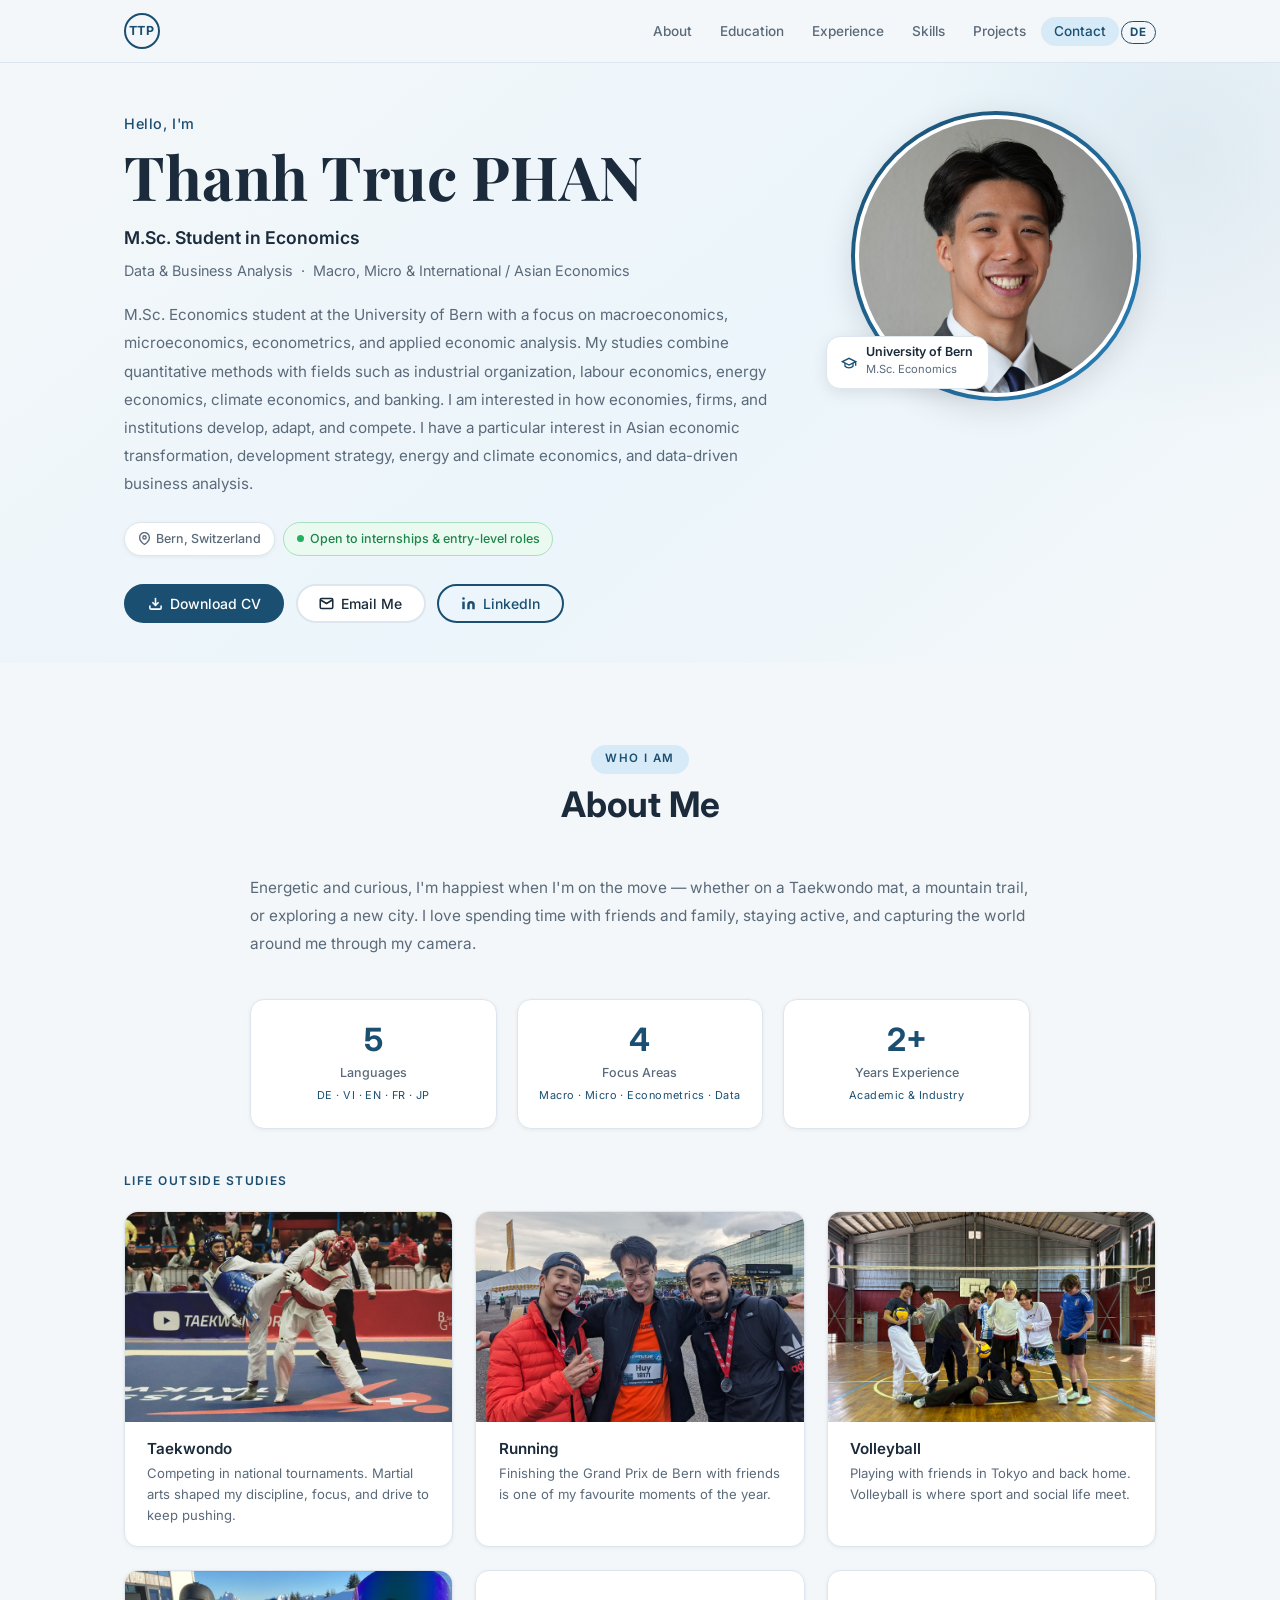
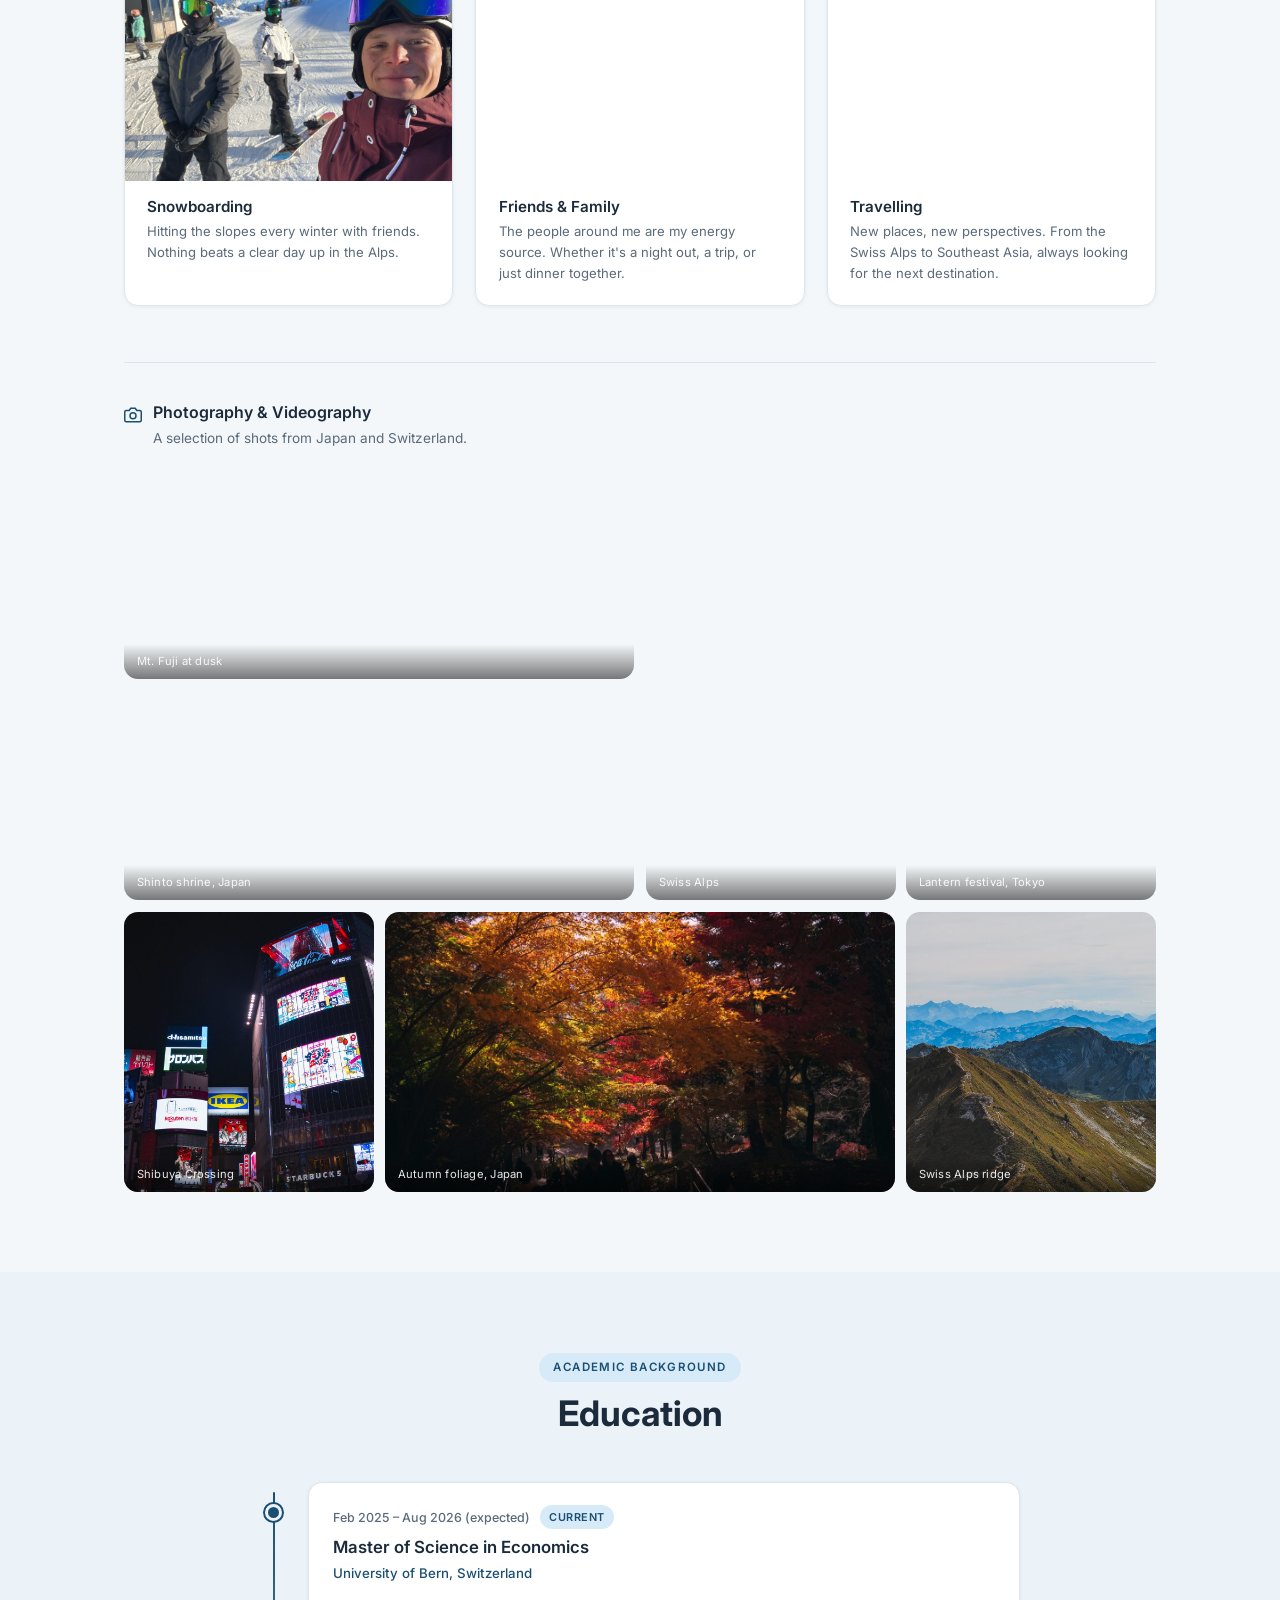
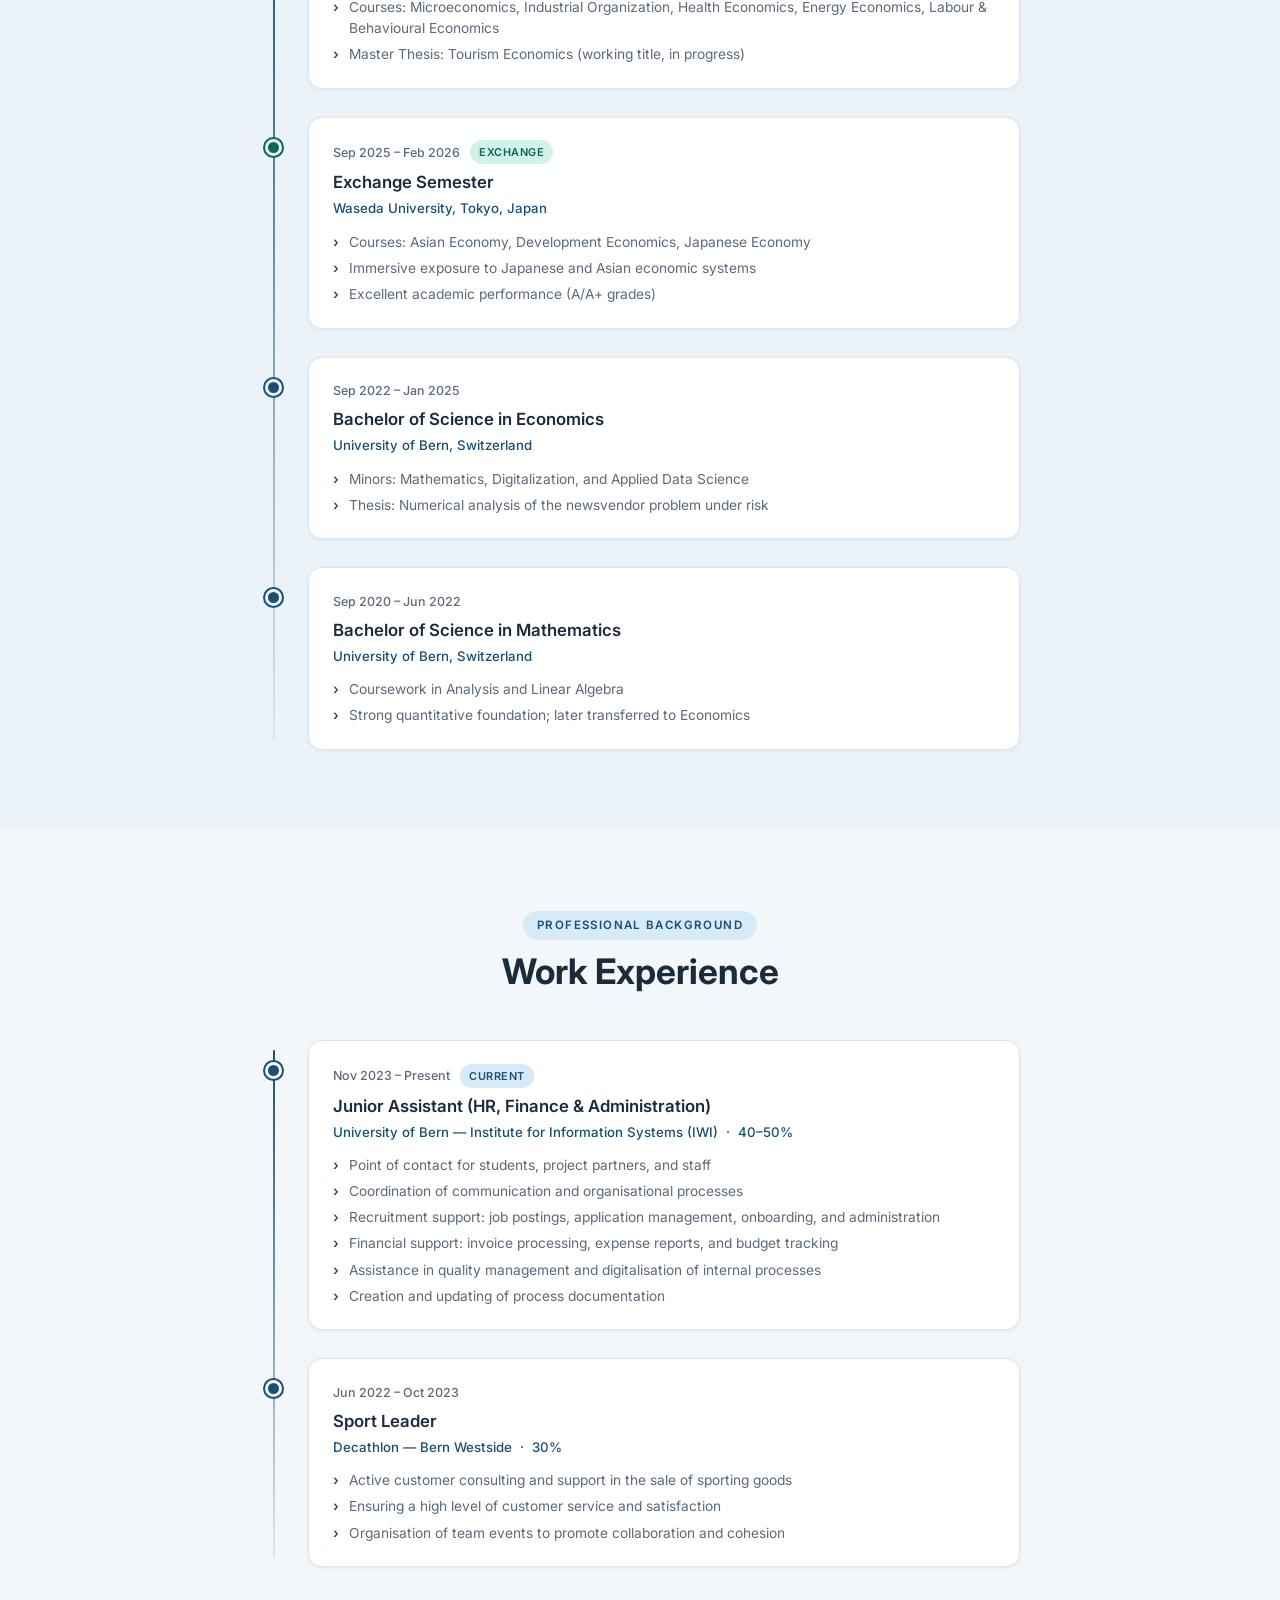
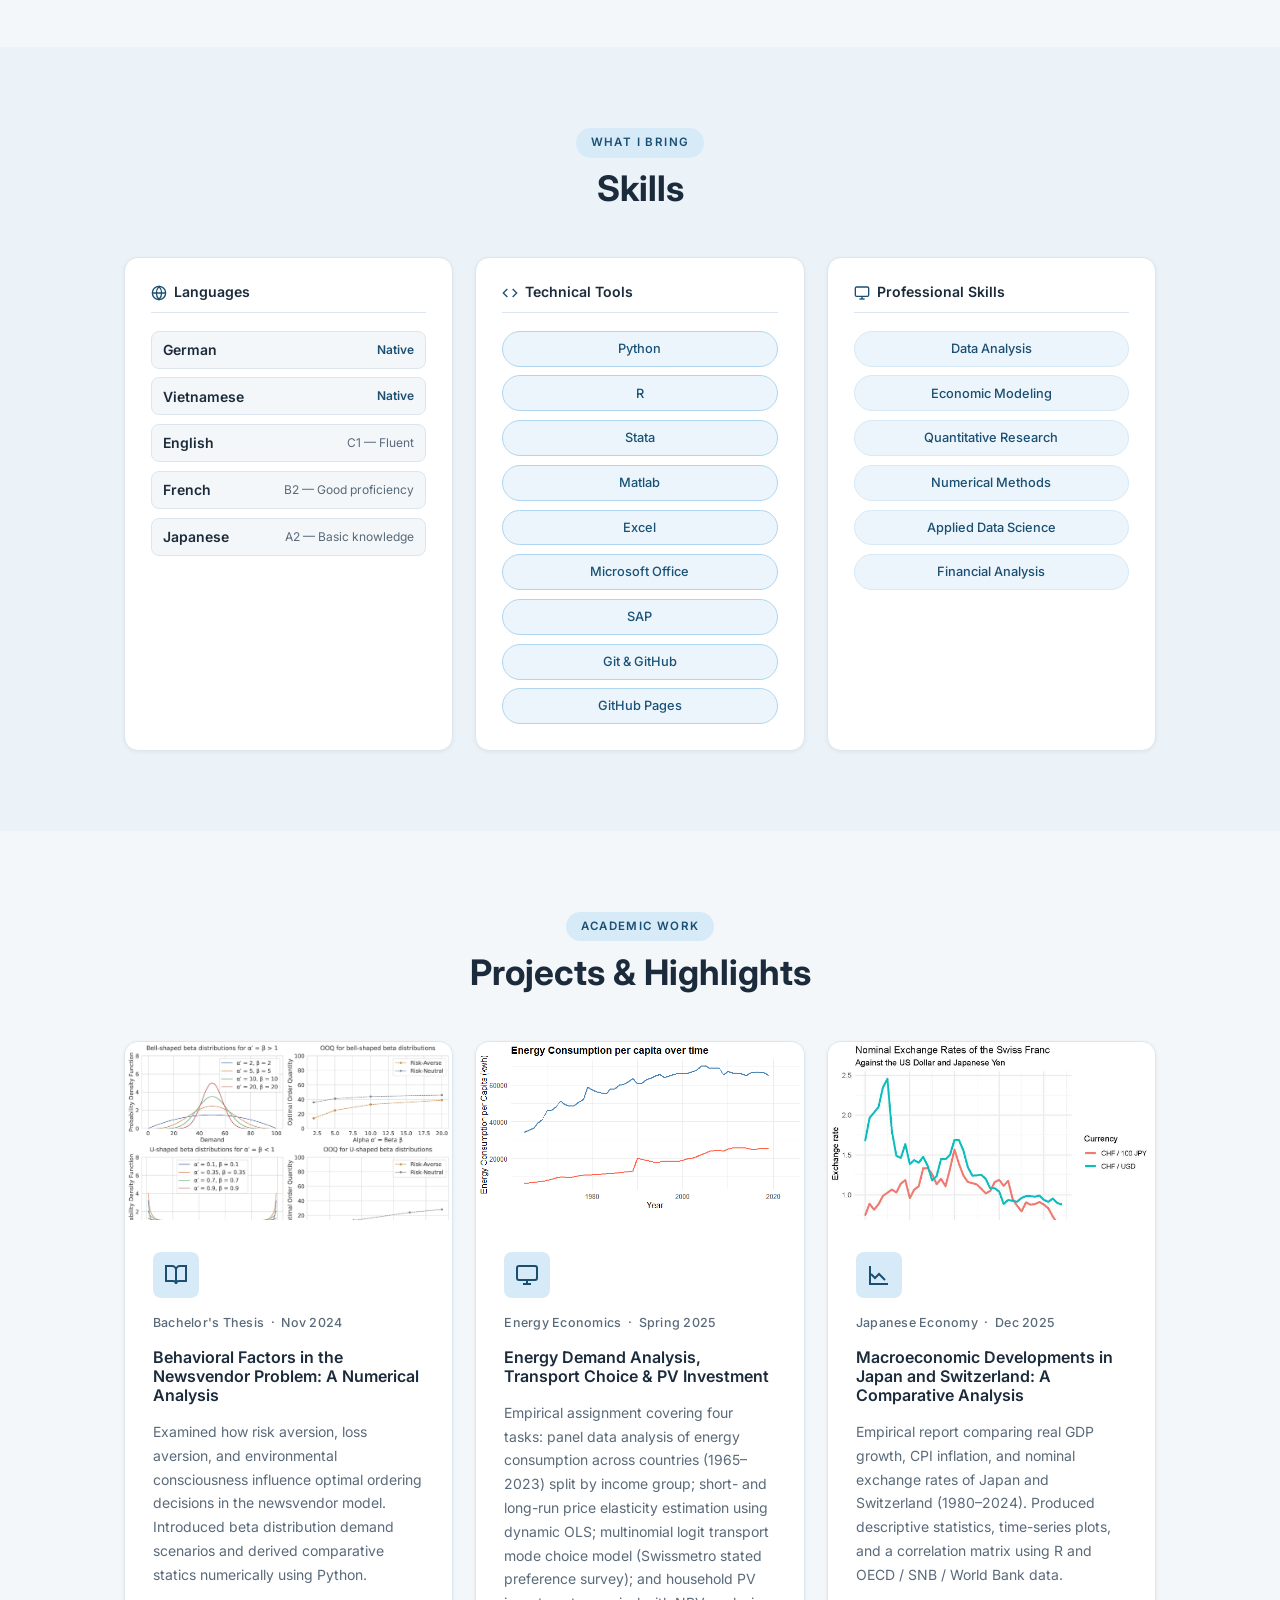
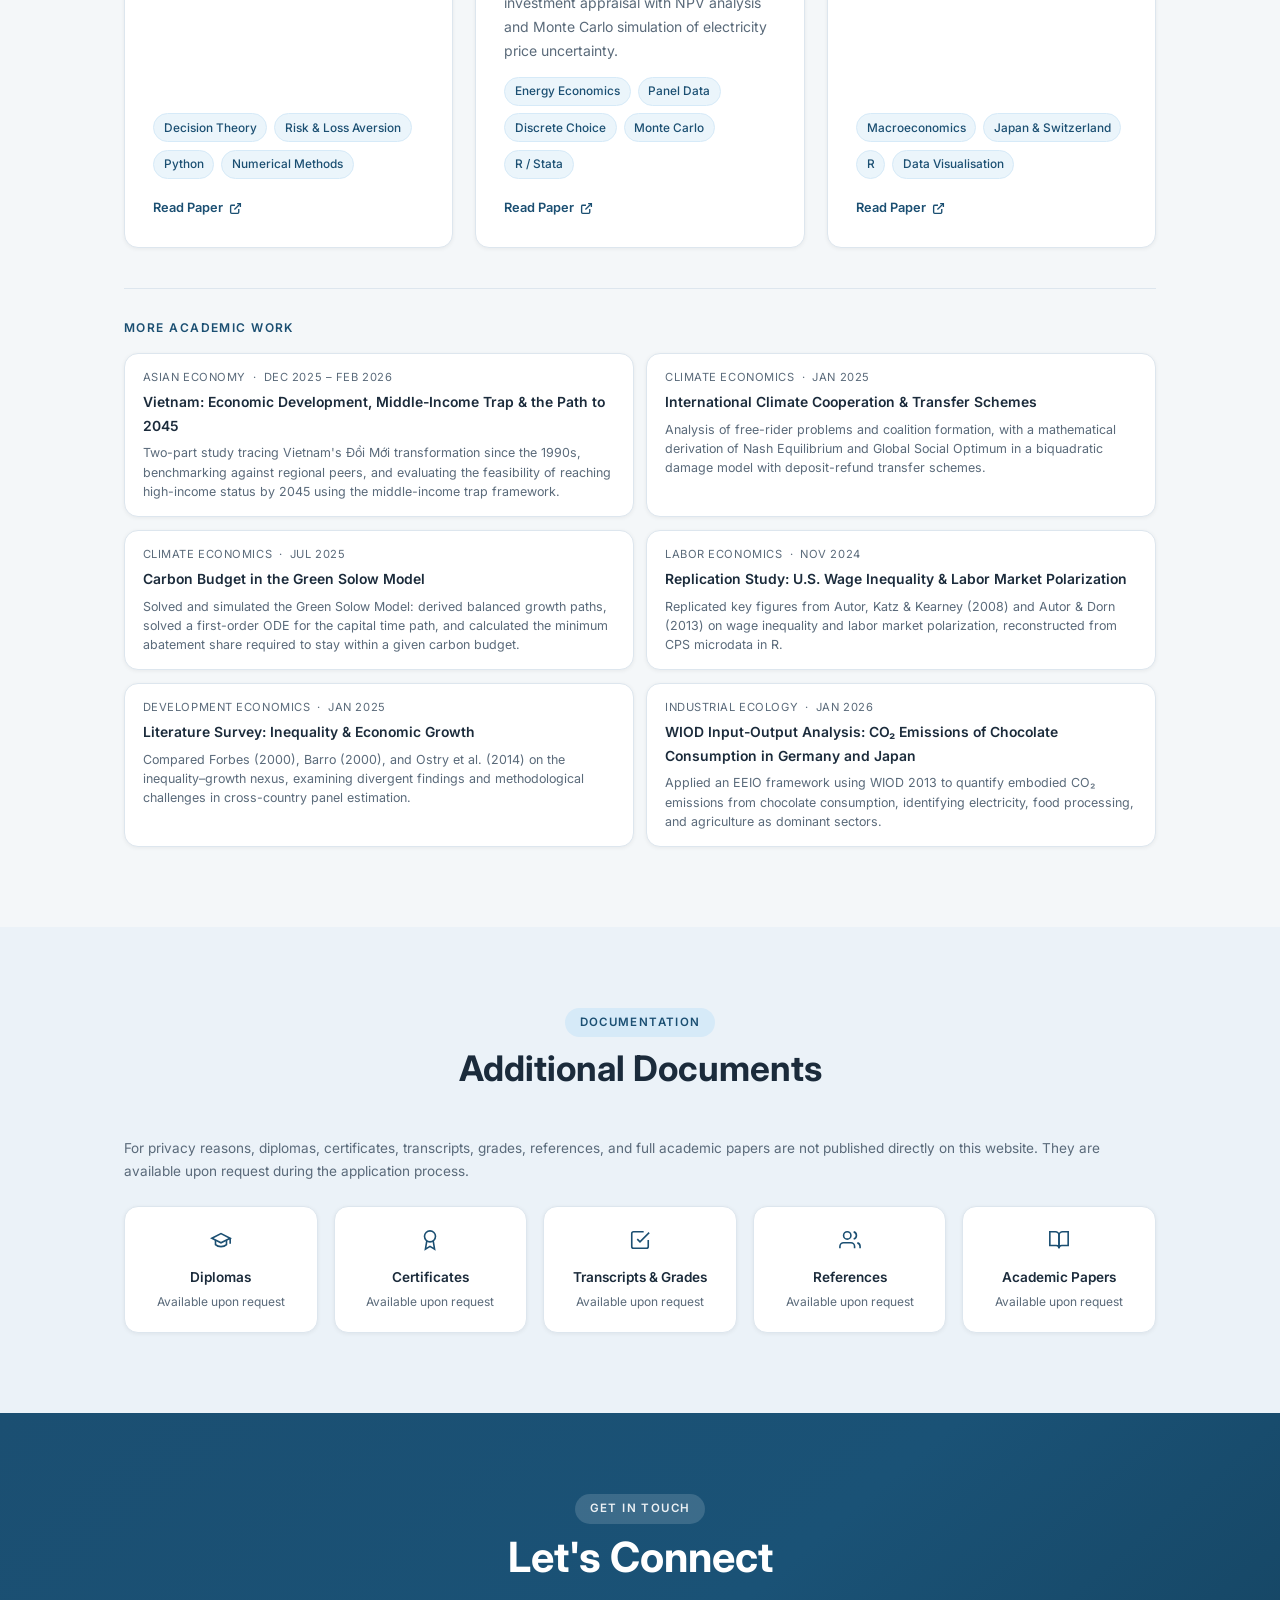
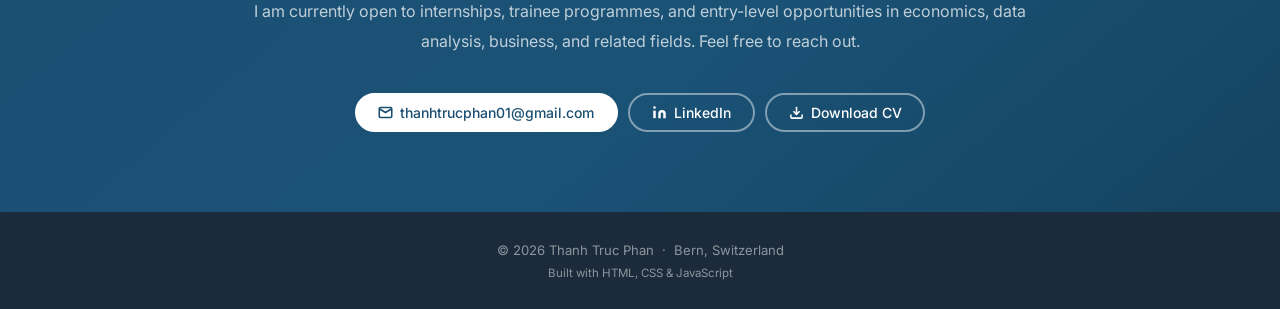
==== en/index.html @ 31c63287 "Paper links change and adapt website" ====
<!DOCTYPE html>
<html lang="en">
<head>
    <meta charset="UTF-8">
    <meta name="viewport" content="width=device-width, initial-scale=1.0">
    <title>Thanh Truc Phan | M.Sc. Economics</title>
    <meta name="description" content="Thanh Truc Phan – M.Sc. Student in Economics at the University of Bern. Specialising in Asian Economy, International Economics, and Data Analysis.">

    <link rel="canonical" href="https://thanhphan.ch/en/">
    <link rel="alternate" hreflang="de" href="https://thanhphan.ch/">
    <link rel="alternate" hreflang="en" href="https://thanhphan.ch/en/">
    <link rel="alternate" hreflang="x-default" href="https://thanhphan.ch/">

    <link rel="preconnect" href="https://fonts.googleapis.com">
    <link rel="preconnect" href="https://fonts.gstatic.com" crossorigin>
    <link href="https://fonts.googleapis.com/css2?family=Playfair+Display:wght@700&family=Inter:wght@300;400;500;600;700&display=swap" rel="stylesheet">

    <link rel="icon" type="image/svg+xml" href="/assets/favicon.svg">
    <link rel="stylesheet" href="/styles.css">
</head>
<body>

    <!-- ================================================================
         NAVIGATION — sticky bar at the top of every page
         ================================================================ -->
    <header class="nav-header">
        <nav class="nav-container">
            <a href="#hero" class="nav-logo">TTP</a>

            <ul class="nav-links" id="navLinks">
                <li><a href="#about">About</a></li>
                <li><a href="#education">Education</a></li>
                <li><a href="#experience">Experience</a></li>
                <li><a href="#skills">Skills</a></li>
                <li><a href="#projects">Projects</a></li>
                <li><a href="#contact">Contact</a></li>
                <li><a href="/" class="nav-lang">DE</a></li>
            </ul>

            <!-- Hamburger button shown on mobile screens -->
            <button class="nav-toggle" id="navToggle" aria-label="Toggle navigation menu">
                <span></span>
                <span></span>
                <span></span>
            </button>
        </nav>
    </header>

    <main>

        <!-- ================================================================
             HERO — digital business card
             ================================================================ -->
        <section id="hero" class="hero-section">
            <div class="hero-container">

                <!-- Left: text content -->
                <div class="hero-text">
                    <p class="hero-greeting">Hello, I'm</p>

                    <h1 class="hero-name">Thanh Truc PHAN</h1>

                    <p class="hero-headline">M.Sc. Student in Economics</p>
                    <p class="hero-sub-headline">Data &amp; Business Analysis &nbsp;·&nbsp; Macro, Micro &amp; International / Asian Economics</p>

                    <p class="hero-intro">
                        M.Sc. Economics student at the University of Bern with a focus on macroeconomics,
                        microeconomics, econometrics, and applied economic analysis. My studies combine
                        quantitative methods with fields such as industrial organization, labour economics,
                        energy economics, climate economics, and banking. I am interested in how economies,
                        firms, and institutions develop, adapt, and compete. I have a particular interest in
                        Asian economic transformation, development strategy, energy and climate economics,
                        and data-driven business analysis.
                    </p>

                    <div class="hero-badges">
                        <span class="badge badge-location">
                            <svg width="13" height="13" viewBox="0 0 24 24" fill="none" stroke="currentColor" stroke-width="2.5" aria-hidden="true">
                                <path d="M21 10c0 7-9 13-9 13s-9-6-9-13a9 9 0 0 1 18 0z"/>
                                <circle cx="12" cy="10" r="3"/>
                            </svg>
                            Bern, Switzerland
                        </span>
                        <span class="badge badge-open">
                            <span class="pulse-dot" aria-hidden="true"></span>
                            Open to internships &amp; entry-level roles
                        </span>
                    </div>

                    <div class="hero-buttons">
                        <a href="/assets/CV%20Thanh%20Truc%20Phan%20Website.pdf" download="CV Thanh Truc Phan" class="btn btn-primary">
                            <svg width="15" height="15" viewBox="0 0 24 24" fill="none" stroke="currentColor" stroke-width="2.5" aria-hidden="true">
                                <path d="M21 15v4a2 2 0 0 1-2 2H5a2 2 0 0 1-2-2v-4"/>
                                <polyline points="7 10 12 15 17 10"/>
                                <line x1="12" y1="15" x2="12" y2="3"/>
                            </svg>
                            Download CV
                        </a>
                        <a href="mailto:thanhtrucphan01@gmail.com" class="btn btn-secondary">
                            <svg width="15" height="15" viewBox="0 0 24 24" fill="none" stroke="currentColor" stroke-width="2.5" aria-hidden="true">
                                <path d="M4 4h16c1.1 0 2 .9 2 2v12c0 1.1-.9 2-2 2H4c-1.1 0-2-.9-2-2V6c0-1.1.9-2 2-2z"/>
                                <polyline points="22,6 12,12 2,6"/>
                            </svg>
                            Email Me
                        </a>
                        <a href="https://www.linkedin.com/in/thanh-truc-phan" target="_blank" rel="noopener noreferrer" class="btn btn-outline">
                            <svg width="15" height="15" viewBox="0 0 24 24" fill="currentColor" aria-hidden="true">
                                <path d="M16 8a6 6 0 0 1 6 6v7h-4v-7a2 2 0 0 0-2-2 2 2 0 0 0-2 2v7h-4v-7a6 6 0 0 1 6-6z"/>
                                <rect x="2" y="9" width="4" height="12"/>
                                <circle cx="4" cy="4" r="2"/>
                            </svg>
                            LinkedIn
                        </a>
                    </div>
                </div>

                <!-- Right: profile photo -->
                <div class="hero-image-wrapper">
                    <div class="hero-image-ring">
                        <img
                            src="/assets/profile.jpg"
                            alt="Portrait of Thanh Truc Phan"
                            class="hero-image"
                            id="profileImg"
                        >
                    </div>
                    <!-- Floating info card below the photo -->
                    <div class="hero-image-card" aria-hidden="true">
                        <svg width="16" height="16" viewBox="0 0 24 24" fill="none" stroke="currentColor" stroke-width="2">
                            <path d="M22 10v6M2 10l10-5 10 5-10 5z"/>
                            <path d="M6 12v5c3 3 9 3 12 0v-5"/>
                        </svg>
                        <div>
                            <span>University of Bern</span>
                            <small>M.Sc. Economics</small>
                        </div>
                    </div>
                </div>

            </div>
        </section>


        <!-- ================================================================
             ABOUT ME
             ================================================================ -->
        <section id="about" class="section">
            <div class="container">

                <div class="section-header reveal">
                    <span class="section-label">Who I Am</span>
                    <h2>About Me</h2>
                </div>

                <div class="about-content">
                    <p class="reveal">
                        Energetic and curious, I'm happiest when I'm on the move — whether on a Taekwondo mat,
                        a mountain trail, or exploring a new city. I love spending time with friends and family,
                        staying active, and capturing the world around me through my camera.
                    </p>

                    <div class="about-highlights reveal">
                        <div class="highlight-card">
                            <span class="highlight-number">5</span>
                            <span class="highlight-label">Languages</span>
                            <span class="highlight-sub">DE · VI · EN · FR · JP</span>
                        </div>
                        <div class="highlight-card">
                            <span class="highlight-number">4</span>
                            <span class="highlight-label">Focus Areas</span>
                            <span class="highlight-sub">Macro · Micro · Econometrics · Data</span>
                        </div>
                        <div class="highlight-card">
                            <span class="highlight-number">2+</span>
                            <span class="highlight-label">Years Experience</span>
                            <span class="highlight-sub">Academic &amp; Industry</span>
                        </div>
                    </div>
                </div>

                <h3 class="about-sub-heading reveal">Life Outside Studies</h3>

                <div class="hobbies-grid">

                    <div class="hobby-card reveal">
                        <div class="hobby-photo">
                            <img src="/assets/pictures/taekwondo.jpg" alt="Taekwondo competition" loading="lazy" decoding="async" style="object-position: center top;">
                        </div>
                        <div class="hobby-body">
                            <h3>Taekwondo</h3>
                            <p>Competing in national tournaments. Martial arts shaped my discipline, focus, and drive to keep pushing.</p>
                        </div>
                    </div>

                    <div class="hobby-card reveal">
                        <div class="hobby-photo">
                            <img src="/assets/pictures/GP-Bern%20Running.jpg" alt="After the Grand Prix de Bern with friends" loading="lazy" decoding="async">
                        </div>
                        <div class="hobby-body">
                            <h3>Running</h3>
                            <p>Finishing the Grand Prix de Bern with friends is one of my favourite moments of the year.</p>
                        </div>
                    </div>

                    <div class="hobby-card reveal">
                        <div class="hobby-photo">
                            <img src="/assets/pictures/volleyball.jpg" alt="Volleyball team in Tokyo" loading="lazy" decoding="async">
                        </div>
                        <div class="hobby-body">
                            <h3>Volleyball</h3>
                            <p>Playing with friends in Tokyo and back home. Volleyball is where sport and social life meet.</p>
                        </div>
                    </div>

                    <div class="hobby-card reveal">
                        <div class="hobby-photo">
                            <img src="/assets/pictures/Snowboarding.jpg" alt="Snowboarding in the Alps with friends" loading="lazy" decoding="async" style="object-position: center top;">
                        </div>
                        <div class="hobby-body">
                            <h3>Snowboarding</h3>
                            <p>Hitting the slopes every winter with friends. Nothing beats a clear day up in the Alps.</p>
                        </div>
                    </div>

                    <div class="hobby-card reveal">
                        <div class="hobby-photo">
                            <img src="/assets/pictures/Bachelor Graduation.jpg" alt="With friends at a University of Bern event" loading="lazy" decoding="async" style="object-position: center top;">
                        </div>
                        <div class="hobby-body">
                            <h3>Friends &amp; Family</h3>
                            <p>The people around me are my energy source. Whether it's a night out, a trip, or just dinner together.</p>
                        </div>
                    </div>

                    <div class="hobby-card reveal">
                        <div class="hobby-photo">
                            <img src="/assets/pictures/travelling.JPG" alt="Standing on a cliff over turquoise water" loading="lazy" decoding="async">
                        </div>
                        <div class="hobby-body">
                            <h3>Travelling</h3>
                            <p>New places, new perspectives. From the Swiss Alps to Southeast Asia, always looking for the next destination.</p>
                        </div>
                    </div>

                </div>

                <div class="photo-subsection">
                    <div class="photo-subsection-header reveal">
                        <svg width="18" height="18" viewBox="0 0 24 24" fill="none" stroke="currentColor" stroke-width="2" aria-hidden="true">
                            <path d="M23 19a2 2 0 0 1-2 2H3a2 2 0 0 1-2-2V8a2 2 0 0 1 2-2h4l2-3h6l2 3h4a2 2 0 0 1 2 2z"/>
                            <circle cx="12" cy="13" r="4"/>
                        </svg>
                        <div>
                            <h3>Photography &amp; Videography</h3>
                            <p>A selection of shots from Japan and Switzerland.</p>
                        </div>
                    </div>
                    <div class="photo-strip reveal">
                        <figure class="photo-tile">
                            <img src="/assets/pictures/Fuji_.jpg" alt="Mt. Fuji silhouette at dusk, Shonan coast" loading="lazy" decoding="async">
                            <figcaption>Mt. Fuji at dusk</figcaption>
                        </figure>
                        <figure class="photo-tile">
                            <img src="/assets/pictures/Alps%20.jpg" alt="Swiss Alps ski slope" loading="lazy" decoding="async" style="object-position: center 25%;">
                            <figcaption>Swiss Alps</figcaption>
                        </figure>
                        <figure class="photo-tile">
                            <img src="/assets/pictures/Tokyo%20Festival.jpg" alt="Japanese paper lanterns at a Tokyo festival" loading="lazy" decoding="async" style="object-position: center top;">
                            <figcaption>Lantern festival, Tokyo</figcaption>
                        </figure>
                        <figure class="photo-tile">
                            <img src="/assets/pictures/Shrine.jpg" alt="Japanese shrine with torii gate and autumn foliage" loading="lazy" decoding="async">
                            <figcaption>Shinto shrine, Japan</figcaption>
                        </figure>
                        <figure class="photo-tile">
                            <img src="/assets/pictures/Shibuya%20Crossing.jpg" alt="Shibuya Crossing at night" loading="lazy" decoding="async" style="object-position: center 70%;">
                            <figcaption>Shibuya Crossing</figcaption>
                        </figure>
                        <figure class="photo-tile">
                            <img src="/assets/pictures/Autumn%20Foliage.jpg" alt="Autumn foliage tunnel in Japan" loading="lazy" decoding="async">
                            <figcaption>Autumn foliage, Japan</figcaption>
                        </figure>
                        <figure class="photo-tile">
                            <img src="/assets/pictures/Hiking.jpg" alt="Hiking ridge in the Swiss Alps" loading="lazy" decoding="async" style="object-position: center 30%;">
                            <figcaption>Swiss Alps ridge</figcaption>
                        </figure>
                    </div>
                </div>

            </div>
        </section>


        <!-- ================================================================
             EDUCATION — timeline
             ================================================================ -->
        <section id="education" class="section section-alt">
            <div class="container">

                <div class="section-header reveal">
                    <span class="section-label">Academic Background</span>
                    <h2>Education</h2>
                </div>

                <div class="timeline">

                    <div class="timeline-item reveal">
                        <div class="timeline-dot"></div>
                        <div class="timeline-card">
                            <div class="timeline-meta">
                                <span class="timeline-date">Feb 2025 – Aug 2026 (expected)</span>
                                <span class="timeline-tag tag-current">Current</span>
                            </div>
                            <h3>Master of Science in Economics</h3>
                            <p class="timeline-institution">University of Bern, Switzerland</p>
                            <ul class="timeline-details">
                                <li>Courses: Microeconomics, Industrial Organization, Health Economics, Energy Economics, Labour &amp; Behavioural Economics</li>
                                <li>Master Thesis: Tourism Economics (working title, in progress)</li>
                            </ul>
                        </div>
                    </div>

                    <div class="timeline-item reveal">
                        <div class="timeline-dot timeline-dot-exchange"></div>
                        <div class="timeline-card">
                            <div class="timeline-meta">
                                <span class="timeline-date">Sep 2025 – Feb 2026</span>
                                <span class="timeline-tag tag-exchange">Exchange</span>
                            </div>
                            <h3>Exchange Semester</h3>
                            <p class="timeline-institution">Waseda University, Tokyo, Japan</p>
                            <ul class="timeline-details">
                                <li>Courses: Asian Economy, Development Economics, Japanese Economy</li>
                                <li>Immersive exposure to Japanese and Asian economic systems</li>
                                <li>Excellent academic performance (A/A+ grades)</li>
                            </ul>
                        </div>
                    </div>

                    <div class="timeline-item reveal">
                        <div class="timeline-dot"></div>
                        <div class="timeline-card">
                            <div class="timeline-meta">
                                <span class="timeline-date">Sep 2022 – Jan 2025</span>
                            </div>
                            <h3>Bachelor of Science in Economics</h3>
                            <p class="timeline-institution">University of Bern, Switzerland</p>
                            <ul class="timeline-details">
                                <li>Minors: Mathematics, Digitalization, and Applied Data Science</li>
                                <li>Thesis: Numerical analysis of the newsvendor problem under risk</li>
                            </ul>
                        </div>
                    </div>

                    <div class="timeline-item reveal">
                        <div class="timeline-dot"></div>
                        <div class="timeline-card">
                            <div class="timeline-meta">
                                <span class="timeline-date">Sep 2020 – Jun 2022</span>
                            </div>
                            <h3>Bachelor of Science in Mathematics</h3>
                            <p class="timeline-institution">University of Bern, Switzerland</p>
                            <ul class="timeline-details">
                                <li>Coursework in Analysis and Linear Algebra</li>
                                <li>Strong quantitative foundation; later transferred to Economics</li>
                            </ul>
                        </div>
                    </div>

                </div>
            </div>
        </section>


        <!-- ================================================================
             WORK EXPERIENCE — timeline
             ================================================================ -->
        <section id="experience" class="section">
            <div class="container">

                <div class="section-header reveal">
                    <span class="section-label">Professional Background</span>
                    <h2>Work Experience</h2>
                </div>

                <div class="timeline">

                    <div class="timeline-item reveal">
                        <div class="timeline-dot"></div>
                        <div class="timeline-card">
                            <div class="timeline-meta">
                                <span class="timeline-date">Nov 2023 – Present</span>
                                <span class="timeline-tag tag-current">Current</span>
                            </div>
                            <h3>Junior Assistant (HR, Finance &amp; Administration)</h3>
                            <p class="timeline-institution">
                                University of Bern — Institute for Information Systems (IWI)
                                &nbsp;·&nbsp; 40–50%
                            </p>
                            <ul class="timeline-details">
                                <li>Point of contact for students, project partners, and staff</li>
                                <li>Coordination of communication and organisational processes</li>
                                <li>Recruitment support: job postings, application management, onboarding, and administration</li>
                                <li>Financial support: invoice processing, expense reports, and budget tracking</li>
                                <li>Assistance in quality management and digitalisation of internal processes</li>
                                <li>Creation and updating of process documentation</li>
                            </ul>
                        </div>
                    </div>

                    <div class="timeline-item reveal">
                        <div class="timeline-dot"></div>
                        <div class="timeline-card">
                            <div class="timeline-meta">
                                <span class="timeline-date">Jun 2022 – Oct 2023</span>
                            </div>
                            <h3>Sport Leader</h3>
                            <p class="timeline-institution">Decathlon — Bern Westside &nbsp;·&nbsp; 30%</p>
                            <ul class="timeline-details">
                                <li>Active customer consulting and support in the sale of sporting goods</li>
                                <li>Ensuring a high level of customer service and satisfaction</li>
                                <li>Organisation of team events to promote collaboration and cohesion</li>
                            </ul>
                        </div>
                    </div>

                </div>
            </div>
        </section>


        <!-- ================================================================
             SKILLS — grouped badge cards
             ================================================================ -->
        <section id="skills" class="section section-alt">
            <div class="container">

                <div class="section-header reveal">
                    <span class="section-label">What I Bring</span>
                    <h2>Skills</h2>
                </div>

                <div class="skills-grid">

                    <div class="skill-group reveal">
                        <h3 class="skill-group-title">
                            <svg width="16" height="16" viewBox="0 0 24 24" fill="none" stroke="currentColor" stroke-width="2" aria-hidden="true">
                                <circle cx="12" cy="12" r="10"/>
                                <path d="M2 12h20M12 2a15.3 15.3 0 0 1 4 10 15.3 15.3 0 0 1-4 10 15.3 15.3 0 0 1-4-10 15.3 15.3 0 0 1 4-10z"/>
                            </svg>
                            Languages
                        </h3>
                        <div class="skill-tags">
                            <div class="skill-tag-language">
                                <span class="lang-name">German</span>
                                <span class="lang-level lang-native">Native</span>
                            </div>
                            <div class="skill-tag-language">
                                <span class="lang-name">Vietnamese</span>
                                <span class="lang-level lang-native">Native</span>
                            </div>
                            <div class="skill-tag-language">
                                <span class="lang-name">English</span>
                                <span class="lang-level">C1 — Fluent</span>
                            </div>
                            <div class="skill-tag-language">
                                <span class="lang-name">French</span>
                                <span class="lang-level">B2 — Good proficiency</span>
                            </div>
                            <div class="skill-tag-language">
                                <span class="lang-name">Japanese</span>
                                <span class="lang-level">A2 — Basic knowledge</span>
                            </div>
                        </div>
                    </div>

                    <div class="skill-group reveal">
                        <h3 class="skill-group-title">
                            <svg width="16" height="16" viewBox="0 0 24 24" fill="none" stroke="currentColor" stroke-width="2" aria-hidden="true">
                                <polyline points="16 18 22 12 16 6"/>
                                <polyline points="8 6 2 12 8 18"/>
                            </svg>
                            Technical Tools
                        </h3>
                        <div class="skill-tags">
                            <span class="skill-badge skill-badge-tech">Python</span>
                            <span class="skill-badge skill-badge-tech">R</span>
                            <span class="skill-badge skill-badge-tech">Stata</span>
                            <span class="skill-badge skill-badge-tech">Matlab</span>
                            <span class="skill-badge skill-badge-tech">Excel</span>
                            <span class="skill-badge skill-badge-tech">Microsoft Office</span>
                            <span class="skill-badge skill-badge-tech">SAP</span>
                            <span class="skill-badge skill-badge-tech">Git &amp; GitHub</span>
                            <span class="skill-badge skill-badge-tech">GitHub Pages</span>
                        </div>
                    </div>

                    <div class="skill-group reveal">
                        <h3 class="skill-group-title">
                            <svg width="16" height="16" viewBox="0 0 24 24" fill="none" stroke="currentColor" stroke-width="2" aria-hidden="true">
                                <rect x="2" y="3" width="20" height="14" rx="2"/>
                                <line x1="8" y1="21" x2="16" y2="21"/>
                                <line x1="12" y1="17" x2="12" y2="21"/>
                            </svg>
                            Professional Skills
                        </h3>
                        <div class="skill-tags">
                            <span class="skill-badge">Data Analysis</span>
                            <span class="skill-badge">Economic Modeling</span>
                            <span class="skill-badge">Quantitative Research</span>
                            <span class="skill-badge">Numerical Methods</span>
                            <span class="skill-badge">Applied Data Science</span>
                            <span class="skill-badge">Financial Analysis</span>
                        </div>
                    </div>

                </div>
            </div>
        </section>


        <!-- ================================================================
             PROJECTS / ACADEMIC HIGHLIGHTS
             ================================================================ -->
        <section id="projects" class="section">
            <div class="container">

                <div class="section-header reveal">
                    <span class="section-label">Academic Work</span>
                    <h2>Projects &amp; Highlights</h2>
                </div>

                <div class="projects-grid">

                    <div class="project-card reveal">
                        <div class="project-preview">
                            <img src="/assets/Projects/Visuals/Beta_Distribution.jpg" alt="Beta distribution demand scenarios — bachelor's thesis chart" loading="lazy">
                        </div>
                        <div class="project-icon">
                            <svg width="24" height="24" viewBox="0 0 24 24" fill="none" stroke="currentColor" stroke-width="2" aria-hidden="true">
                                <path d="M2 3h6a4 4 0 0 1 4 4v14a3 3 0 0 0-3-3H2z"/>
                                <path d="M22 3h-6a4 4 0 0 0-4 4v14a3 3 0 0 1 3-3h7z"/>
                            </svg>
                        </div>
                        <div class="project-meta">Bachelor's Thesis &nbsp;·&nbsp; Nov 2024</div>
                        <h3>Behavioral Factors in the Newsvendor Problem: A Numerical Analysis</h3>
                        <p>
                            Examined how risk aversion, loss aversion, and environmental consciousness influence
                            optimal ordering decisions in the newsvendor model. Introduced beta distribution demand
                            scenarios and derived comparative statics numerically using Python.
                        </p>
                        <div class="project-tags">
                            <span class="project-tag">Decision Theory</span>
                            <span class="project-tag">Risk &amp; Loss Aversion</span>
                            <span class="project-tag">Python</span>
                            <span class="project-tag">Numerical Methods</span>
                        </div>
                        <a href="/assets/Projects/Phan_Thanh_Truc_Bachelor_Thesis.pdf" target="_blank" rel="noopener noreferrer" class="project-read-link">
                            Read Paper
                            <svg width="13" height="13" viewBox="0 0 24 24" fill="none" stroke="currentColor" stroke-width="2.5" aria-hidden="true"><path d="M18 13v6a2 2 0 0 1-2 2H5a2 2 0 0 1-2-2V8a2 2 0 0 1 2-2h6"/><polyline points="15 3 21 3 21 9"/><line x1="10" y1="14" x2="21" y2="3"/></svg>
                        </a>
                    </div>

                    <div class="project-card reveal">
                        <div class="project-preview">
                            <img src="/assets/Projects/Visuals/energy consumption per capita over time.png"
                                 alt="Energy consumption per capita over time — above vs. below median GDP countries"
                                 loading="lazy">
                        </div>
                        <div class="project-icon">
                            <svg width="24" height="24" viewBox="0 0 24 24" fill="none" stroke="currentColor" stroke-width="2" aria-hidden="true">
                                <rect x="2" y="3" width="20" height="14" rx="2"/>
                                <path d="M8 21h8M12 17v4"/>
                            </svg>
                        </div>
                        <div class="project-meta">Energy Economics &nbsp;·&nbsp; Spring 2025</div>
                        <h3>Energy Demand Analysis, Transport Choice &amp; PV Investment</h3>
                        <p>
                            Empirical assignment covering four tasks: panel data analysis of energy consumption
                            across countries (1965–2023) split by income group; short- and long-run price
                            elasticity estimation using dynamic OLS; multinomial logit transport mode choice
                            model (Swissmetro stated preference survey); and household PV investment appraisal
                            with NPV analysis and Monte Carlo simulation of electricity price uncertainty.
                        </p>
                        <div class="project-tags">
                            <span class="project-tag">Energy Economics</span>
                            <span class="project-tag">Panel Data</span>
                            <span class="project-tag">Discrete Choice</span>
                            <span class="project-tag">Monte Carlo</span>
                            <span class="project-tag">R / Stata</span>
                        </div>
                        <a href="/assets/Projects/Energy_Economics_Assignment___Thanh_PHAN_20_120_093.pdf" target="_blank" rel="noopener noreferrer" class="project-read-link">
                            Read Paper
                            <svg width="13" height="13" viewBox="0 0 24 24" fill="none" stroke="currentColor" stroke-width="2.5" aria-hidden="true"><path d="M18 13v6a2 2 0 0 1-2 2H5a2 2 0 0 1-2-2V8a2 2 0 0 1 2-2h6"/><polyline points="15 3 21 3 21 9"/><line x1="10" y1="14" x2="21" y2="3"/></svg>
                        </a>
                    </div>

                    <div class="project-card reveal">
                        <div class="project-preview">
                            <img src="/assets/Projects/Visuals/exchange_rates_timeseries.jpg" alt="JPY/CHF exchange rates time series 1980–2024" loading="lazy">
                        </div>
                        <div class="project-icon">
                            <svg width="24" height="24" viewBox="0 0 24 24" fill="none" stroke="currentColor" stroke-width="2" aria-hidden="true">
                                <path d="M3 3v18h18"/>
                                <path d="M18 17l-6-6-4 4-4-4"/>
                            </svg>
                        </div>
                        <div class="project-meta">Japanese Economy &nbsp;·&nbsp; Dec 2025</div>
                        <h3>Macroeconomic Developments in Japan and Switzerland: A Comparative Analysis</h3>
                        <p>
                            Empirical report comparing real GDP growth, CPI inflation, and nominal exchange
                            rates of Japan and Switzerland (1980–2024). Produced descriptive statistics,
                            time-series plots, and a correlation matrix using R and OECD / SNB / World Bank data.
                        </p>
                        <div class="project-tags">
                            <span class="project-tag">Macroeconomics</span>
                            <span class="project-tag">Japan &amp; Switzerland</span>
                            <span class="project-tag">R</span>
                            <span class="project-tag">Data Visualisation</span>
                        </div>
                        <a href="/assets/Projects/Analysis_of_the_Japanese_Economy_Report_PHAN_Thanh_3225B921_3.pdf" target="_blank" rel="noopener noreferrer" class="project-read-link">
                            Read Paper
                            <svg width="13" height="13" viewBox="0 0 24 24" fill="none" stroke="currentColor" stroke-width="2.5" aria-hidden="true"><path d="M18 13v6a2 2 0 0 1-2 2H5a2 2 0 0 1-2-2V8a2 2 0 0 1 2-2h6"/><polyline points="15 3 21 3 21 9"/><line x1="10" y1="14" x2="21" y2="3"/></svg>
                        </a>
                    </div>


                </div>

                <div class="papers-list-section">
                    <h3 class="papers-list-heading reveal">More Academic Work</h3>
                    <div class="papers-list">

                        <div class="paper-list-item reveal">
                            <div class="paper-list-meta">Asian Economy &nbsp;·&nbsp; Dec 2025 – Feb 2026</div>
                            <span class="paper-list-title">Vietnam: Economic Development, Middle-Income Trap &amp; the Path to 2045</span>
                            <p>Two-part study tracing Vietnam's Đổi Mới transformation since the 1990s, benchmarking against regional peers, and evaluating the feasibility of reaching high-income status by 2045 using the middle-income trap framework.</p>
                        </div>

                        <div class="paper-list-item reveal">
                            <div class="paper-list-meta">Climate Economics &nbsp;·&nbsp; Jan 2025</div>
                            <span class="paper-list-title">International Climate Cooperation &amp; Transfer Schemes</span>
                            <p>Analysis of free-rider problems and coalition formation, with a mathematical derivation of Nash Equilibrium and Global Social Optimum in a biquadratic damage model with deposit-refund transfer schemes.</p>
                        </div>

                        <div class="paper-list-item reveal">
                            <div class="paper-list-meta">Climate Economics &nbsp;·&nbsp; Jul 2025</div>
                            <span class="paper-list-title">Carbon Budget in the Green Solow Model</span>
                            <p>Solved and simulated the Green Solow Model: derived balanced growth paths, solved a first-order ODE for the capital time path, and calculated the minimum abatement share required to stay within a given carbon budget.</p>
                        </div>

                        <div class="paper-list-item reveal">
                            <div class="paper-list-meta">Labor Economics &nbsp;·&nbsp; Nov 2024</div>
                            <span class="paper-list-title">Replication Study: U.S. Wage Inequality &amp; Labor Market Polarization</span>
                            <p>Replicated key figures from Autor, Katz &amp; Kearney (2008) and Autor &amp; Dorn (2013) on wage inequality and labor market polarization, reconstructed from CPS microdata in R.</p>
                        </div>

                        <div class="paper-list-item reveal">
                            <div class="paper-list-meta">Development Economics &nbsp;·&nbsp; Jan 2025</div>
                            <span class="paper-list-title">Literature Survey: Inequality &amp; Economic Growth</span>
                            <p>Compared Forbes (2000), Barro (2000), and Ostry et al. (2014) on the inequality–growth nexus, examining divergent findings and methodological challenges in cross-country panel estimation.</p>
                        </div>

                        <div class="paper-list-item reveal">
                            <div class="paper-list-meta">Industrial Ecology &nbsp;·&nbsp; Jan 2026</div>
                            <span class="paper-list-title">WIOD Input-Output Analysis: CO₂ Emissions of Chocolate Consumption in Germany and Japan</span>
                            <p>Applied an EEIO framework using WIOD 2013 to quantify embodied CO₂ emissions from chocolate consumption, identifying electricity, food processing, and agriculture as dominant sectors.</p>
                        </div>

                    </div>
                </div>

            </div>
        </section>


        <!-- ================================================================
             ADDITIONAL DOCUMENTS
             ================================================================ -->
        <section id="documents" class="section section-alt">
            <div class="container">

                <div class="section-header reveal">
                    <span class="section-label">Documentation</span>
                    <h2>Additional Documents</h2>
                </div>

                <p class="documents-notice reveal">
                    For privacy reasons, diplomas, certificates, transcripts, grades, references, and full academic papers are not published directly on this website. They are available upon request during the application process.
                </p>

                <div class="documents-grid reveal">

                    <div class="document-card">
                        <svg width="22" height="22" viewBox="0 0 24 24" fill="none" stroke="currentColor" stroke-width="1.75" aria-hidden="true">
                            <path d="M22 10v6M2 10l10-5 10 5-10 5z"/>
                            <path d="M6 12v5c3 3 9 3 12 0v-5"/>
                        </svg>
                        <h3>Diplomas</h3>
                        <p>Available upon request</p>
                    </div>

                    <div class="document-card">
                        <svg width="22" height="22" viewBox="0 0 24 24" fill="none" stroke="currentColor" stroke-width="1.75" aria-hidden="true">
                            <circle cx="12" cy="8" r="6"/>
                            <path d="M15.477 12.89L17 22l-5-3-5 3 1.523-9.11"/>
                        </svg>
                        <h3>Certificates</h3>
                        <p>Available upon request</p>
                    </div>

                    <div class="document-card">
                        <svg width="22" height="22" viewBox="0 0 24 24" fill="none" stroke="currentColor" stroke-width="1.75" aria-hidden="true">
                            <path d="M9 11l3 3L22 4"/>
                            <path d="M21 12v7a2 2 0 0 1-2 2H5a2 2 0 0 1-2-2V5a2 2 0 0 1 2-2h11"/>
                        </svg>
                        <h3>Transcripts &amp; Grades</h3>
                        <p>Available upon request</p>
                    </div>

                    <div class="document-card">
                        <svg width="22" height="22" viewBox="0 0 24 24" fill="none" stroke="currentColor" stroke-width="1.75" aria-hidden="true">
                            <path d="M17 21v-2a4 4 0 0 0-4-4H5a4 4 0 0 0-4 4v2"/>
                            <circle cx="9" cy="7" r="4"/>
                            <path d="M23 21v-2a4 4 0 0 0-3-3.87"/>
                            <path d="M16 3.13a4 4 0 0 1 0 7.75"/>
                        </svg>
                        <h3>References</h3>
                        <p>Available upon request</p>
                    </div>

                    <div class="document-card">
                        <svg width="22" height="22" viewBox="0 0 24 24" fill="none" stroke="currentColor" stroke-width="1.75" aria-hidden="true">
                            <path d="M2 3h6a4 4 0 0 1 4 4v14a3 3 0 0 0-3-3H2z"/>
                            <path d="M22 3h-6a4 4 0 0 0-4 4v14a3 3 0 0 1 3-3h7z"/>
                        </svg>
                        <h3>Academic Papers</h3>
                        <p>Available upon request</p>
                    </div>

                </div>

            </div>
        </section>


        <!-- ================================================================
             CONTACT — call to action
             ================================================================ -->
        <section id="contact" class="section contact-section">
            <div class="container">
                <div class="contact-inner reveal">
                    <span class="section-label">Get in Touch</span>
                    <h2>Let's Connect</h2>
                    <p class="contact-description">
                        I am currently open to internships, trainee programmes, and entry-level opportunities
                        in economics, data analysis, business, and related fields. Feel free to reach out.
                    </p>
                    <div class="contact-buttons">
                        <a href="mailto:thanhtrucphan01@gmail.com" class="btn btn-primary">
                            <svg width="15" height="15" viewBox="0 0 24 24" fill="none" stroke="currentColor" stroke-width="2.5" aria-hidden="true">
                                <path d="M4 4h16c1.1 0 2 .9 2 2v12c0 1.1-.9 2-2 2H4c-1.1 0-2-.9-2-2V6c0-1.1.9-2 2-2z"/>
                                <polyline points="22,6 12,12 2,6"/>
                            </svg>
                            thanhtrucphan01@gmail.com
                        </a>
                        <a href="https://www.linkedin.com/in/thanh-truc-phan" target="_blank" rel="noopener noreferrer" class="btn btn-outline">
                            <svg width="15" height="15" viewBox="0 0 24 24" fill="currentColor" aria-hidden="true">
                                <path d="M16 8a6 6 0 0 1 6 6v7h-4v-7a2 2 0 0 0-2-2 2 2 0 0 0-2 2v7h-4v-7a6 6 0 0 1 6-6z"/>
                                <rect x="2" y="9" width="4" height="12"/>
                                <circle cx="4" cy="4" r="2"/>
                            </svg>
                            LinkedIn
                        </a>
                        <a href="/assets/CV%20Thanh%20Truc%20Phan%20Website.pdf" download="CV Thanh Truc Phan" class="btn btn-outline">
                            <svg width="15" height="15" viewBox="0 0 24 24" fill="none" stroke="currentColor" stroke-width="2.5" aria-hidden="true">
                                <path d="M21 15v4a2 2 0 0 1-2 2H5a2 2 0 0 1-2-2v-4"/>
                                <polyline points="7 10 12 15 17 10"/>
                                <line x1="12" y1="15" x2="12" y2="3"/>
                            </svg>
                            Download CV
                        </a>
                    </div>
                </div>
            </div>
        </section>

    </main>


    <!-- ================================================================
         FOOTER
         ================================================================ -->
    <footer class="footer">
        <div class="container">
            <p>&copy; 2026 Thanh Truc Phan &nbsp;&middot;&nbsp; Bern, Switzerland</p>
            <p class="footer-note">Built with HTML, CSS &amp; JavaScript</p>
        </div>
    </footer>

    <script src="/script.js"></script>
</body>
</html>
---- styles.css ----
/* ================================================================
   styles.css — Thanh Truc Phan Personal Website
   ================================================================

   TABLE OF CONTENTS
   1.  CSS Variables  (colors, shadows, spacing — edit here first)
   2.  Reset & Base
   3.  Typography
   4.  Utility classes
   5.  Buttons
   6.  Navigation
   7.  Hero section
   8.  About section
   9.  Timeline  (Education & Experience)
   10. Skills section
   11. Projects section
   12. Interests section
   13. Contact section
   14. Footer
   15. Scroll reveal animation
   16. Responsive (tablet & mobile)

   ✏️  QUICK CUSTOMISATION:
   — Colors:     edit the :root block in section 1
   — Fonts:      edit font-family in the body selector (section 2)
   — Max width:  edit --max-width in section 1
   ================================================================ */


/* ================================================================
   1.  CSS VARIABLES
   ================================================================ */
:root {
    /* ✏️ Change the color palette here */
    --color-bg:            #F4F7F9;       /* page background */
    --color-surface:       #FFFFFF;       /* card / nav background */
    --color-text:          #1B2B3B;       /* main body text */
    --color-text-muted:    #5A6A7A;       /* secondary text */
    --color-accent:        #1B4F72;       /* primary accent — deep navy blue */
    --color-accent-hover:  #154360;       /* darker accent for hover */
    --color-accent-light:  #D6EAF8;       /* very light accent tint */
    --color-border:        #DDE6EE;       /* card / input borders */
    --color-section-alt:   #EBF2F8;       /* alternate section background */
    --color-tag-bg:        #EBF5FB;       /* tag / badge background */
    --color-tag-text:      #1B4F72;       /* tag / badge text */
    --color-exchange:      #0E6655;       /* exchange tag — green */
    --color-exchange-bg:   #D1F2EB;

    --shadow-sm:  0 1px 4px rgba(0, 0, 0, 0.06);
    --shadow-md:  0 4px 16px rgba(0, 0, 0, 0.09);
    --shadow-lg:  0 8px 32px rgba(0, 0, 0, 0.12);

    --radius-sm:   8px;
    --radius-md:   14px;
    --radius-lg:   20px;
    --radius-full: 9999px;

    --transition: 0.24s ease;

    /* ✏️ Change the max content width here */
    --max-width: 1080px;
}


/* ================================================================
   2.  RESET & BASE
   ================================================================ */
*, *::before, *::after {
    box-sizing: border-box;
    margin: 0;
    padding: 0;
}

html {
    font-size: 16px;
    scroll-behavior: auto;   /* never CSS-smooth — JS animation handles it */
    overflow-anchor: none;   /* disable scroll anchoring; it adjusts scrollTop mid-animation */
    overflow-x: hidden;      /* prevent horizontal overflow on mobile */
}

body {
    /* ✏️ Change the font here — keep Inter as fallback */
    font-family: 'Inter', -apple-system, BlinkMacSystemFont, 'Segoe UI', sans-serif;
    background-color: var(--color-bg);
    color: var(--color-text);
    line-height: 1.7;
    -webkit-font-smoothing: antialiased;
    overflow-x: hidden;      /* belt-and-suspenders against horizontal overflow */
    min-width: 0;
}

ul { list-style: none; }
img { display: block; max-width: 100%; }
a { color: var(--color-accent); text-decoration: none; }

/* nav-highlight animation removed — it was the main cause of the scroll shake */


/* ================================================================
   3.  TYPOGRAPHY
   ================================================================ */
h1, h2, h3 { line-height: 1.2; color: var(--color-text); }

/* ✏️ hero name uses Playfair Display — change font-family here */
h1.hero-name {
    font-family: 'Playfair Display', Georgia, serif;
}

h2 {
    font-size: clamp(1.7rem, 3vw, 2.2rem);
    font-weight: 700;
}

h3 {
    font-size: 1.05rem;
    font-weight: 600;
}

p {
    color: var(--color-text-muted);
    line-height: 1.8;
}


/* ================================================================
   4.  UTILITY
   ================================================================ */
.container {
    max-width: var(--max-width);
    margin: 0 auto;
    padding: 0 1.5rem;
}

.section {
    padding: 5rem 0;
}

.section-alt {
    background-color: var(--color-section-alt);
}

.section-header {
    text-align: center;
    margin-bottom: 3rem;
}

/* Coloured pill label above a section heading */
.section-label {
    display: inline-block;
    font-size: 0.72rem;
    font-weight: 600;
    letter-spacing: 0.12em;
    text-transform: uppercase;
    color: var(--color-accent);
    background-color: var(--color-accent-light);
    padding: 0.3rem 0.9rem;
    border-radius: var(--radius-full);
    margin-bottom: 0.6rem;
}


/* ================================================================
   5.  BUTTONS
   ================================================================ */
.btn {
    display: inline-flex;
    align-items: center;
    gap: 0.45rem;
    padding: 0.65rem 1.35rem;
    border-radius: var(--radius-full);
    font-size: 0.875rem;
    font-weight: 500;
    font-family: inherit;
    cursor: pointer;
    border: 2px solid transparent;
    transition: var(--transition);
    white-space: nowrap;
    line-height: 1;
}

/* Filled accent button */
.btn-primary {
    background-color: var(--color-accent);
    color: #fff;
    border-color: var(--color-accent);
}
.btn-primary:hover {
    background-color: var(--color-accent-hover);
    border-color: var(--color-accent-hover);
    transform: translateY(-2px);
    box-shadow: var(--shadow-md);
}

/* White / bordered button */
.btn-secondary {
    background-color: var(--color-surface);
    color: var(--color-text);
    border-color: var(--color-border);
}
.btn-secondary:hover {
    border-color: var(--color-accent);
    color: var(--color-accent);
    transform: translateY(-2px);
    box-shadow: var(--shadow-md);
}

/* Ghost button */
.btn-outline {
    background-color: transparent;
    color: var(--color-accent);
    border-color: var(--color-accent);
}
.btn-outline:hover {
    background-color: var(--color-accent);
    color: #fff;
    transform: translateY(-2px);
    box-shadow: var(--shadow-md);
}


/* ================================================================
   6.  NAVIGATION
   ================================================================ */
.nav-header {
    position: sticky;
    top: 0;
    z-index: 100;
    background-color: rgba(244, 247, 249, 0.92);
    backdrop-filter: blur(14px);
    -webkit-backdrop-filter: blur(14px);
    border-bottom: 1px solid var(--color-border);
}

.nav-container {
    max-width: var(--max-width);
    margin: 0 auto;
    padding: 0 1.5rem;
    height: 62px;
    display: flex;
    align-items: center;
    justify-content: space-between;
}

.nav-logo {
    font-size: 0.78rem;
    font-weight: 700;
    color: var(--color-accent);
    letter-spacing: 0.08em;
    width: 36px;
    height: 36px;
    border: 2px solid var(--color-accent);
    border-radius: 50%;
    display: flex;
    align-items: center;
    justify-content: center;
    transition: var(--transition);
    flex-shrink: 0;
}
.nav-logo:hover {
    background-color: var(--color-accent);
    color: white;
}

.nav-lang {
    font-size: 0.72rem !important;
    font-weight: 700 !important;
    letter-spacing: 0.08em;
    border: 1.5px solid var(--color-accent);
    border-radius: 4px;
    padding: 0.2rem 0.5rem !important;
    color: var(--color-accent) !important;
    transition: var(--transition);
}
.nav-lang:hover, .nav-lang.active {
    background: var(--color-accent);
    color: white !important;
}

.nav-links {
    display: flex;
    gap: 0.15rem;
    align-items: center;
}

.nav-links a {
    font-size: 0.85rem;
    font-weight: 500;
    color: var(--color-text-muted);
    padding: 0.4rem 0.8rem;
    border-radius: var(--radius-full);
    transition: var(--transition);
}

.nav-links a:hover,
.nav-links a.active {
    color: var(--color-accent);
    background-color: var(--color-accent-light);
    /* font-weight intentionally NOT changed — bold text is wider and causes nav layout shift */
}

/* Hamburger toggle (hidden on desktop) */
.nav-toggle {
    display: none;
    flex-direction: column;
    gap: 5px;
    background: none;
    border: none;
    cursor: pointer;
    padding: 4px;
}

.nav-toggle span {
    display: block;
    width: 22px;
    height: 2px;
    background-color: var(--color-text);
    border-radius: 2px;
    transition: var(--transition);
}

/* Animate hamburger into X when open */
.nav-toggle.open span:nth-child(1) { transform: translateY(7px) rotate(45deg); }
.nav-toggle.open span:nth-child(2) { opacity: 0; transform: scaleX(0); }
.nav-toggle.open span:nth-child(3) { transform: translateY(-7px) rotate(-45deg); }


/* ================================================================
   7.  HERO SECTION
   ================================================================ */
.hero-section {
    min-height: auto;
    display: flex;
    align-items: center;
    padding: 3rem 0 2.5rem;
    background: linear-gradient(140deg, #F4F7F9 0%, #EBF5FB 55%, #F4F7F9 100%);
    position: relative;
    overflow: hidden;
}

/* Subtle radial glow in the top-right corner */
.hero-section::before {
    content: '';
    position: absolute;
    top: -180px;
    right: -180px;
    width: 550px;
    height: 550px;
    background: radial-gradient(circle, rgba(27, 79, 114, 0.07) 0%, transparent 70%);
    pointer-events: none;
}

.hero-container {
    max-width: var(--max-width);
    margin: 0 auto;
    padding: 0 1.5rem;
    display: grid;
    grid-template-columns: minmax(0, 1fr) 320px;
    gap: 4rem;
    align-items: start;
}

/* min-width: 0 is required in grid so long German text wraps
   instead of expanding the column and pushing the image out */
.hero-text {
    min-width: 0;
}

/* ---- Hero text ---- */
.hero-greeting {
    font-size: 0.9rem;
    font-weight: 500;
    color: var(--color-accent);
    letter-spacing: 0.04em;
    margin-bottom: 0.4rem;
}

.hero-name {
    font-size: clamp(2.4rem, 5vw, 3.8rem);
    font-weight: 700;
    color: var(--color-text);
    margin-bottom: 0.75rem;
    line-height: 1.1;
}

.hero-headline {
    font-size: 1.1rem;
    font-weight: 600;
    color: var(--color-text);
    margin-bottom: 0.25rem;
}

.hero-sub-headline {
    display: block;
    font-size: 0.9rem;
    font-weight: 400;
    color: var(--color-text-muted);
    margin-bottom: 1.1rem;
}

.hero-intro {
    font-size: 0.95rem;
    color: var(--color-text-muted);
    max-width: 100%;
    margin-bottom: 1.5rem;
    line-height: 1.85;
}

/* ---- Badges ---- */
.hero-badges {
    display: flex;
    flex-wrap: wrap;
    gap: 0.5rem;
    margin-bottom: 1.75rem;
}

.badge {
    display: inline-flex;
    align-items: center;
    gap: 0.35rem;
    font-size: 0.78rem;
    font-weight: 500;
    padding: 0.32rem 0.8rem;
    border-radius: var(--radius-full);
}

.badge-location {
    background-color: var(--color-surface);
    color: var(--color-text-muted);
    border: 1px solid var(--color-border);
    box-shadow: var(--shadow-sm);
}

.badge-open {
    background-color: #EAFAF1;
    color: #1E8449;
    border: 1px solid #A9DFBF;
}

/* Animated green dot */
.pulse-dot {
    width: 7px;
    height: 7px;
    background-color: #27AE60;
    border-radius: 50%;
    animation: pulse 2.2s ease-in-out infinite;
    flex-shrink: 0;
}

@keyframes pulse {
    0%, 100% { box-shadow: 0 0 0 0 rgba(39, 174, 96, 0.45); }
    50%       { box-shadow: 0 0 0 5px rgba(39, 174, 96, 0); }
}

/* ---- Hero buttons ---- */
.hero-buttons {
    display: flex;
    flex-wrap: wrap;
    gap: 0.7rem;
}

/* ---- Hero image ---- */
.hero-image-wrapper {
    position: relative;
    display: flex;
    justify-content: center;
    align-items: flex-start;
    flex-shrink: 0;
    width: 320px;
}

.hero-image-ring {
    width: 290px;
    height: 290px;
    border-radius: 50%;
    background: linear-gradient(135deg, var(--color-accent) 0%, #2980B9 100%);
    padding: 4px;
    box-shadow: var(--shadow-lg);
    flex-shrink: 0;
}

.hero-image {
    width: 100%;
    height: 100%;
    border-radius: 50%;
    object-fit: cover;
    object-position: center 20%;
    border: 4px solid var(--color-surface);
    background-color: var(--color-accent-light);
    display: block;
}

/* Floating university card beneath the image */
.hero-image-card {
    position: absolute;
    bottom: 12px;
    left: -10px;
    display: flex;
    align-items: center;
    gap: 0.55rem;
    background-color: var(--color-surface);
    border: 1px solid var(--color-border);
    border-radius: var(--radius-md);
    padding: 0.55rem 0.9rem;
    box-shadow: var(--shadow-md);
    color: var(--color-accent);
    pointer-events: none;
}

.hero-image-card div {
    display: flex;
    flex-direction: column;
    gap: 0.1rem;
}

.hero-image-card span {
    font-size: 0.78rem;
    font-weight: 600;
    color: var(--color-text);
    line-height: 1;
}

.hero-image-card small {
    font-size: 0.7rem;
    color: var(--color-text-muted);
}


/* ================================================================
   8.  ABOUT SECTION
   ================================================================ */
.about-content {
    max-width: 780px;
    margin: 0 auto;
}

.about-content p {
    font-size: 0.96rem;
    line-height: 1.85;
    margin-bottom: 1rem;
}

.about-highlights {
    display: grid;
    grid-template-columns: repeat(3, 1fr);
    gap: 1.25rem;
    margin-top: 2.5rem;
}

.highlight-card {
    background-color: var(--color-surface);
    border: 1px solid var(--color-border);
    border-radius: var(--radius-md);
    padding: 1.5rem 1.25rem;
    text-align: center;
    box-shadow: var(--shadow-sm);
    transition: var(--transition);
    min-height: 110px;
    display: flex;
    flex-direction: column;
    align-items: center;
    justify-content: center;
}

.highlight-card:hover {
    transform: translateY(-4px);
    box-shadow: var(--shadow-md);
}

.highlight-number {
    display: block;
    font-size: 2rem;
    font-weight: 700;
    color: var(--color-accent);
    line-height: 1;
    margin-bottom: 0.4rem;
}

.highlight-label {
    font-size: 0.78rem;
    color: var(--color-text-muted);
    font-weight: 500;
    display: block;
}

.highlight-sub {
    font-size: 0.68rem;
    color: var(--color-accent);
    letter-spacing: 0.04em;
    display: block;
    margin-top: 0.15rem;
}


/* ================================================================
   9.  TIMELINE  (Education & Experience)
   ================================================================ */
.timeline {
    position: relative;
    max-width: 760px;
    margin: 0 auto;
}

/* Vertical line */
.timeline::before {
    content: '';
    position: absolute;
    left: 13px;
    top: 10px;
    bottom: 10px;
    width: 2px;
    background: linear-gradient(to bottom, var(--color-accent), var(--color-border));
    border-radius: 2px;
}

.timeline-item {
    position: relative;
    padding-left: 48px;
    margin-bottom: 1.75rem;
}

.timeline-item:last-child {
    margin-bottom: 0;
}

/* Circle dot on the line */
.timeline-dot {
    position: absolute;
    left: 5px;
    top: 22px;
    width: 17px;
    height: 17px;
    border-radius: 50%;
    background-color: var(--color-accent);
    border: 3px solid var(--color-bg);
    box-shadow: 0 0 0 2px var(--color-accent);
    transition: var(--transition);
}

.timeline-dot-exchange {
    background-color: var(--color-exchange);
    box-shadow: 0 0 0 2px var(--color-exchange);
}

.section-alt .timeline-dot {
    border-color: var(--color-section-alt);
}

/* Card */
.timeline-card {
    background-color: var(--color-surface);
    border: 1px solid var(--color-border);
    border-radius: var(--radius-md);
    padding: 1.4rem 1.5rem;
    box-shadow: var(--shadow-sm);
    transition: var(--transition);
}

.timeline-card:hover {
    transform: translateY(-3px);
    box-shadow: var(--shadow-md);
}

.timeline-meta {
    display: flex;
    align-items: center;
    gap: 0.65rem;
    flex-wrap: wrap;
    margin-bottom: 0.5rem;
}

.timeline-date {
    font-size: 0.78rem;
    font-weight: 500;
    color: var(--color-text-muted);
}

.timeline-tag {
    font-size: 0.68rem;
    font-weight: 600;
    letter-spacing: 0.05em;
    text-transform: uppercase;
    padding: 0.18rem 0.55rem;
    border-radius: var(--radius-full);
}

.tag-current  { background-color: var(--color-accent-light); color: var(--color-accent); }
.tag-exchange { background-color: var(--color-exchange-bg);   color: var(--color-exchange); }

.timeline-institution {
    font-size: 0.83rem;
    font-weight: 500;
    color: var(--color-accent);
    margin: 0.3rem 0 0.65rem;
}

.timeline-details {
    display: flex;
    flex-direction: column;
    gap: 0.3rem;
}

.timeline-details li {
    font-size: 0.86rem;
    color: var(--color-text-muted);
    padding-left: 1rem;
    position: relative;
    line-height: 1.55;
}

.timeline-details li::before {
    content: '›';
    position: absolute;
    left: 0;
    color: var(--color-accent);
    font-weight: 600;
}


/* ================================================================
   10. SKILLS SECTION
   ================================================================ */
.skills-grid {
    display: grid;
    grid-template-columns: repeat(auto-fit, minmax(270px, 1fr));
    gap: 1.4rem;
}

.skill-group {
    background-color: var(--color-surface);
    border: 1px solid var(--color-border);
    border-radius: var(--radius-md);
    padding: 1.6rem;
    box-shadow: var(--shadow-sm);
    transition: var(--transition);
}

.skill-group:hover {
    transform: translateY(-3px);
    box-shadow: var(--shadow-md);
}

.skill-group-title {
    display: flex;
    align-items: center;
    gap: 0.45rem;
    font-size: 0.88rem;
    font-weight: 600;
    color: var(--color-text);
    margin-bottom: 1.1rem;
    padding-bottom: 0.7rem;
    border-bottom: 1px solid var(--color-border);
}

.skill-group-title svg { color: var(--color-accent); }

.skill-tags {
    display: flex;
    flex-wrap: wrap;
    gap: 0.55rem;
}

/* Language row item */
.skill-tag-language {
    display: flex;
    align-items: center;
    justify-content: space-between;
    gap: 0.5rem;
    background-color: var(--color-bg);
    border: 1px solid var(--color-border);
    border-radius: var(--radius-sm);
    padding: 0.38rem 0.7rem;
    width: 100%;
}

.lang-name {
    font-size: 0.875rem;
    font-weight: 600;
    color: var(--color-text);
}

.lang-level {
    font-size: 0.75rem;
    color: var(--color-text-muted);
}

.lang-native {
    color: var(--color-accent);
    font-weight: 600;
}

/* Skill badge pill — full-width one per row */
.skill-badge {
    display: block;
    width: 100%;
    text-align: center;
    font-size: 0.8rem;
    font-weight: 500;
    padding: 0.38rem 0.8rem;
    border-radius: var(--radius-full);
    background-color: var(--color-tag-bg);
    color: var(--color-tag-text);
    border: 1px solid var(--color-accent-light);
    transition: var(--transition);
    cursor: default;
}

.skill-badge:hover {
    background-color: var(--color-accent);
    color: #fff;
    border-color: var(--color-accent);
}

/* Technical tool badges — same font as professional skills */
.skill-badge-tech {
    background-color: #EBF5FB;
    color: #1A5276;
    border-color: #AED6F1;
}

.skill-badge-tech:hover {
    background-color: #1A5276;
    color: #fff;
    border-color: #1A5276;
}


/* ================================================================
   11. PROJECTS SECTION
   ================================================================ */
.projects-grid {
    display: grid;
    grid-template-columns: repeat(3, 1fr);
    gap: 1.4rem;
}

.project-card {
    background-color: var(--color-surface);
    border: 1px solid var(--color-border);
    border-radius: var(--radius-md);
    padding: 1.75rem;
    box-shadow: var(--shadow-sm);
    transition: var(--transition);
    display: flex;
    flex-direction: column;
    gap: 0.9rem;
}

.project-card:hover {
    transform: translateY(-5px);
    box-shadow: var(--shadow-lg);
    border-color: var(--color-accent-light);
}

.project-icon {
    width: 46px;
    height: 46px;
    background-color: var(--color-accent-light);
    color: var(--color-accent);
    border-radius: var(--radius-sm);
    display: flex;
    align-items: center;
    justify-content: center;
    flex-shrink: 0;
}

.project-card h3 { font-size: 1rem; }
.project-card p  { font-size: 0.875rem; line-height: 1.7; }

.project-tags {
    display: flex;
    flex-wrap: wrap;
    gap: 0.45rem;
    margin-top: auto;
}

.project-tag {
    font-size: 0.74rem;
    font-weight: 500;
    padding: 0.22rem 0.6rem;
    border-radius: var(--radius-full);
    background-color: var(--color-tag-bg);
    color: var(--color-tag-text);
    border: 1px solid var(--color-accent-light);
}

.project-preview {
    margin: -1.75rem -1.75rem 1.1rem -1.75rem;
    width: calc(100% + 3.5rem);
    height: 178px;
    overflow: hidden;
    border-radius: var(--radius-md) var(--radius-md) 0 0;
    background-color: var(--color-tag-bg);
    position: relative;
    flex-shrink: 0;
}

.project-preview img {
    width: 100%;
    height: 100%;
    object-fit: cover;
    object-position: center top;
    display: block;
    transition: transform 0.4s ease;
}

.project-card:hover .project-preview img {
    transform: scale(1.04);
}

.project-preview canvas {
    width: 100% !important;
    height: auto !important;
    display: block;
}

.project-preview-loading {
    position: absolute;
    inset: 0;
    display: flex;
    align-items: center;
    justify-content: center;
    color: var(--color-text-muted);
    font-size: 0.78rem;
}

.project-read-link {
    display: inline-flex;
    align-items: center;
    gap: 0.35rem;
    margin-top: 0.25rem;
    font-size: 0.8rem;
    font-weight: 600;
    color: var(--color-accent);
    text-decoration: none;
    transition: var(--transition);
    align-self: flex-start;
}

.project-read-link:hover {
    color: var(--color-accent-hover, var(--color-accent));
    gap: 0.5rem;
}

.projects-institution-label {
    display: flex;
    align-items: center;
    gap: 0.5rem;
    font-size: 0.85rem;
    font-weight: 600;
    text-transform: uppercase;
    letter-spacing: 0.08em;
    color: var(--color-accent);
    margin-top: 2.5rem;
    margin-bottom: 1.2rem;
    padding-bottom: 0.6rem;
    border-bottom: 1px solid var(--color-accent-light);
}

.projects-institution-label:first-of-type {
    margin-top: 0;
}

.project-meta {
    font-size: 0.78rem;
    font-weight: 500;
    color: var(--color-text-muted);
    letter-spacing: 0.02em;
}


/* ================================================================
   12. INTERESTS SECTION
   ================================================================ */
.interests-grid {
    display: grid;
    grid-template-columns: repeat(auto-fit, minmax(240px, 1fr));
    gap: 1.4rem;
    max-width: 620px;
    margin: 0 auto;
}

.interest-card {
    background-color: var(--color-surface);
    border: 1px solid var(--color-border);
    border-radius: var(--radius-md);
    padding: 2rem 1.5rem;
    text-align: center;
    box-shadow: var(--shadow-sm);
    transition: var(--transition);
}

.interest-card:hover {
    transform: translateY(-4px);
    box-shadow: var(--shadow-md);
}

.interest-icon {
    width: 58px;
    height: 58px;
    background-color: var(--color-accent-light);
    color: var(--color-accent);
    border-radius: 50%;
    display: flex;
    align-items: center;
    justify-content: center;
    margin: 0 auto 1rem;
}

.interest-card h3 { margin-bottom: 0.5rem; font-size: 1rem; }
.interest-card p  { font-size: 0.875rem; line-height: 1.7; }


/* ================================================================
   12. HOBBIES / PHOTO GRID
   ================================================================ */
.hobbies-grid {
    display: grid;
    grid-template-columns: repeat(3, 1fr);
    gap: 1.4rem;
}

.hobby-card {
    background-color: var(--color-surface);
    border: 1px solid var(--color-border);
    border-radius: var(--radius-md);
    overflow: hidden;
    box-shadow: var(--shadow-sm);
    transition: var(--transition);
}

.hobby-card:hover {
    transform: translateY(-4px);
    box-shadow: var(--shadow-md);
}

.hobby-photo {
    width: 100%;
    height: 210px;
    overflow: hidden;
}

.hobby-photo img {
    width: 100%;
    height: 100%;
    object-fit: cover;
    object-position: center;
    display: block;
    transition: transform 0.4s ease;
}

.hobby-card:hover .hobby-photo img {
    transform: scale(1.04);
}

.hobby-body {
    padding: 1.1rem 1.4rem 1.3rem;
    min-height: 90px;
}

.hobby-body h3 {
    font-size: 0.95rem;
    font-weight: 600;
    margin-bottom: 0.3rem;
}

.hobby-body p {
    font-size: 0.82rem;
    color: var(--color-text-muted);
    line-height: 1.6;
}

.about-sub-heading {
    font-size: 0.75rem;
    text-transform: uppercase;
    letter-spacing: 0.12em;
    color: var(--color-accent);
    font-weight: 600;
    margin: 2.8rem 0 1.4rem;
}

.photo-subsection {
    margin-top: 3.5rem;
    padding-top: 2.5rem;
    border-top: 1px solid var(--color-border);
}

.photo-subsection-header {
    display: flex;
    align-items: flex-start;
    gap: 0.7rem;
    margin-bottom: 1.2rem;
    color: var(--color-accent);
}

.photo-subsection-header svg { flex-shrink: 0; margin-top: 0.2rem; }

.photo-subsection-header h3 {
    font-size: 1rem;
    font-weight: 600;
    color: var(--color-text);
    margin-bottom: 0.2rem;
}

.photo-subsection-header p {
    font-size: 0.85rem;
    color: var(--color-text-muted);
    margin: 0;
}

.photo-strip {
    display: grid;
    grid-template-columns: repeat(4, 1fr);
    grid-template-rows: 210px 210px 280px;
    gap: 0.7rem;
}

/*
  Layout (4 cols, 3 rows):
  Row 1+2: [Fuji landscape, 2 cols] [Alps portrait, col 3, rows 1-2 = 427px] [Tokyo Festival portrait, col 4, rows 1-2 = 427px]
  Row 2:   [Shrine landscape, 2 cols]  ↑ Alps continues  ↑ Festival continues
  Row 3:   [Shibuya portrait] [Autumn Foliage landscape, 2 cols] [Hiking portrait]
*/
.photo-tile:nth-child(1) { grid-column: 1 / 3; grid-row: 1; }
.photo-tile:nth-child(2) { grid-column: 3;     grid-row: 1 / 3; }
.photo-tile:nth-child(3) { grid-column: 4;     grid-row: 1 / 3; }
.photo-tile:nth-child(4) { grid-column: 1 / 3; grid-row: 2; }
.photo-tile:nth-child(5) { grid-column: 1;     grid-row: 3; }
.photo-tile:nth-child(6) { grid-column: 2 / 4; grid-row: 3; }
.photo-tile:nth-child(7) { grid-column: 4;     grid-row: 3; }

.photo-tile {
    margin: 0;
    border-radius: var(--radius-md);
    overflow: hidden;
    position: relative;
    contain: layout paint;          /* isolate each tile's rendering */
}

.photo-tile img {
    width: 100%;
    height: 100%;
    object-fit: cover;
    object-position: center;
    display: block;
    transition: transform 0.45s ease;
}

.photo-tile:hover img { transform: scale(1.04); }

.photo-tile figcaption {
    position: absolute;
    bottom: 0;
    left: 0;
    right: 0;
    padding: 0.5rem 0.8rem;
    font-size: 0.7rem;
    color: rgba(255, 255, 255, 0.9);
    background: linear-gradient(to top, rgba(0,0,0,0.52) 0%, transparent 100%);
    letter-spacing: 0.02em;
}


/* ================================================================
   13. PAPERS LIST (compact view in Projects section)
   ================================================================ */
.papers-list-section {
    margin-top: 2.5rem;
    padding-top: 2rem;
    border-top: 1px solid var(--color-border);
}

.papers-list-heading {
    font-size: 0.75rem;
    text-transform: uppercase;
    letter-spacing: 0.12em;
    color: var(--color-accent);
    font-weight: 600;
    margin-bottom: 1.1rem;
}

.papers-list {
    display: grid;
    grid-template-columns: 1fr 1fr;
    gap: 0.8rem;
}

.paper-list-item {
    border: 1px solid var(--color-border);
    border-radius: var(--radius-md);
    padding: 0.9rem 1.1rem;
    background: var(--color-surface);
    box-shadow: var(--shadow-sm);
}

.paper-list-meta {
    font-size: 0.7rem;
    color: var(--color-text-muted);
    text-transform: uppercase;
    letter-spacing: 0.05em;
    margin-bottom: 0.25rem;
}

.paper-list-title {
    font-size: 0.87rem;
    font-weight: 600;
    color: var(--color-text);
    text-decoration: none;
    display: block;
    margin-bottom: 0.3rem;
    transition: color 0.2s;
}

.paper-list-title:hover { color: var(--color-accent); }

.paper-list-item p {
    font-size: 0.78rem;
    color: var(--color-text-muted);
    line-height: 1.55;
    margin: 0;
}


/* ================================================================
   14. ADDITIONAL DOCUMENTS SECTION
   ================================================================ */
.documents-notice {
    font-size: 0.85rem;
    color: var(--color-text-muted);
    line-height: 1.7;
    margin-bottom: 1.4rem;
}

.documents-grid {
    display: grid;
    grid-template-columns: repeat(5, 1fr);
    gap: 1rem;
}

.document-card {
    background: var(--color-surface);
    border: 1px solid var(--color-border);
    border-radius: var(--radius-md);
    padding: 1.4rem 1rem 1.2rem;
    text-align: center;
    box-shadow: var(--shadow-sm);
    transition: var(--transition);
}

.document-card:hover {
    transform: translateY(-3px);
    box-shadow: var(--shadow-md);
}

.document-card svg {
    color: var(--color-accent);
    margin-bottom: 0.65rem;
}

.document-card h3 {
    font-size: 0.85rem;
    font-weight: 600;
    margin-bottom: 0.35rem;
}

.document-card p {
    font-size: 0.75rem;
    color: var(--color-text-muted);
}


/* ================================================================
   15. CONTACT SECTION
   ================================================================ */
.contact-section {
    background: linear-gradient(140deg, var(--color-accent) 0%, #1A5276 55%, #154360 100%);
}

.contact-inner {
    text-align: center;
    max-width: 820px;
    margin: 0 auto;
}

/* Override section-label colors on dark background */
.contact-section .section-label {
    background-color: rgba(255, 255, 255, 0.15);
    color: rgba(255, 255, 255, 0.9);
}

.contact-section h2 {
    color: #fff;
    font-size: clamp(1.9rem, 4vw, 2.6rem);
    margin-bottom: 0.9rem;
}

.contact-description {
    color: rgba(255, 255, 255, 0.72);
    font-size: 1rem;
    margin-bottom: 2.25rem;
    line-height: 1.85;
}

.contact-buttons {
    display: flex;
    flex-wrap: wrap;
    gap: 0.65rem;
    justify-content: center;
}

/* Override button colors on dark hero background */
.contact-section .btn-primary {
    background-color: #fff;
    color: var(--color-accent);
    border-color: #fff;
}
.contact-section .btn-primary:hover {
    background-color: var(--color-accent-light);
    border-color: var(--color-accent-light);
    color: var(--color-accent);
}

.contact-section .btn-secondary {
    background-color: rgba(255, 255, 255, 0.1);
    color: #fff;
    border-color: rgba(255, 255, 255, 0.3);
}
.contact-section .btn-secondary:hover {
    background-color: rgba(255, 255, 255, 0.2);
    border-color: rgba(255, 255, 255, 0.7);
    color: #fff;
}

.contact-section .btn-outline {
    background-color: transparent;
    color: #fff;
    border-color: rgba(255, 255, 255, 0.45);
}
.contact-section .btn-outline:hover {
    background-color: rgba(255, 255, 255, 0.15);
    border-color: #fff;
    color: #fff;
}


/* ================================================================
   14. FOOTER
   ================================================================ */
.footer {
    background-color: var(--color-text);
    padding: 1.7rem 0;
    text-align: center;
}

.footer p {
    color: rgba(255, 255, 255, 0.5);
    font-size: 0.82rem;
    line-height: 1.6;
}

.footer-note {
    font-size: 0.72rem !important;
    margin-top: 0.2rem;
}


/* ================================================================
   15. SCROLL REVEAL ANIMATION
   ================================================================ */
.reveal {
    opacity: 0;
    transform: translateY(18px);
    transition: opacity 0.55s ease, transform 0.55s ease;
}

.reveal.visible {
    opacity: 1;
    transform: translateY(0);
}


/* ================================================================
   16. RESPONSIVE — tablet & mobile
   ================================================================ */

/* Tablet: stack hero columns */
@media (max-width: 880px) {
    .hero-container {
        grid-template-columns: 1fr;
        text-align: center;
        gap: 2.5rem;
    }

    .hero-text { order: 2; min-width: 0; }
    .hero-image-wrapper { order: 1; width: auto; flex-shrink: 0; }

    .hero-intro,
    .hero-badges,
    .hero-buttons {
        margin-left: auto;
        margin-right: auto;
        justify-content: center;
    }

    .hero-image-ring {
        width: 220px;
        height: 220px;
    }

    .hero-image-card {
        left: 50%;
        transform: translateX(-50%);
        bottom: -16px;
        white-space: nowrap;
    }
}

/* Tablet: two-column grids */
@media (max-width: 1024px) {
    .projects-grid,
    .hobbies-grid    { grid-template-columns: repeat(2, 1fr); }
    .documents-grid  { grid-template-columns: repeat(3, 1fr); }
    .papers-list     { grid-template-columns: 1fr; }
    .photo-strip     { grid-template-columns: 1fr 1fr; grid-auto-rows: 200px; }
    .photo-tile:nth-child(n) { grid-column: auto !important; grid-row: auto !important; }
}

/* Mobile: hamburger menu, single-column grids */
@media (max-width: 720px) {
    /* Show hamburger, hide nav links by default */
    .nav-toggle { display: flex; }

    .nav-links {
        display: none;
        position: absolute;
        top: 62px;
        left: 0;
        right: 0;
        width: 100%;           /* never wider than viewport */
        flex-direction: column;
        background-color: var(--color-surface);
        border-bottom: 1px solid var(--color-border);
        padding: 0.75rem 1rem 1rem;
        gap: 0.2rem;
        box-shadow: var(--shadow-md);
        box-sizing: border-box;
    }

    .nav-links.open { display: flex; }

    .nav-links a {
        padding: 0.65rem 0.9rem;
        border-radius: var(--radius-sm);
    }

    /* Keep 3 stat boxes in a row on wider phones (≥ 400 px) */
    .about-highlights {
        grid-template-columns: repeat(3, 1fr);
        max-width: 100%;
    }

    /* Adjust timeline line position */
    .timeline::before { left: 9px; }
    .timeline-dot     { left: 1px; width: 15px; height: 15px; }
    .timeline-item    { padding-left: 36px; }

    .skills-grid,
    .hobbies-grid    { grid-template-columns: 1fr; }
    .projects-grid   { grid-template-columns: 1fr; }
    .documents-grid  { grid-template-columns: repeat(2, 1fr); }
    .papers-list     { grid-template-columns: 1fr; }
    .photo-strip     { grid-template-columns: 1fr 1fr; grid-auto-rows: 160px; }
    .photo-tile:nth-child(n) { grid-column: auto !important; grid-row: auto !important; }

    /* Hero buttons wrap cleanly */
    .hero-buttons {
        flex-wrap: wrap;
        justify-content: center;
        gap: 0.6rem;
    }

    /* Tighter container on phone */
    .container { padding: 0 1.1rem; }

    /* Timeline details list readable on small screens */
    .timeline-details li { font-size: 0.87rem; }
}

/* Small mobile (narrow phones, ≤ 480 px) */
@media (max-width: 480px) {
    .hero-section { padding: 2.5rem 0 2rem; }
    .hero-image-ring { width: 180px; height: 180px; }
    .section { padding: 3rem 0; }
    .btn { font-size: 0.82rem; padding: 0.6rem 1rem; }

    /* Tighter container on very small screens */
    .container { padding: 0 0.9rem; }

    /* 3-col stat boxes on small phones can be tight — stack to 1-col */
    .about-highlights {
        grid-template-columns: 1fr;
        max-width: 260px;
        margin: 0 auto;
    }

    .highlight-card { min-height: 90px; }

    /* Skill badges: allow smaller width so they wrap more naturally */
    .skill-badge { font-size: 0.8rem; }

    /* Documents grid: single column on very small screens */
    .documents-grid { grid-template-columns: 1fr; }

    /* Photo strip: single column on very small screens */
    .photo-strip { grid-template-columns: 1fr; grid-auto-rows: 200px; }

    .contact-buttons {
        flex-direction: column;
        align-items: stretch;
    }

    .contact-buttons .btn {
        width: 100%;
        justify-content: center;
    }

    /* Prevent any badge/tag from overflowing its card */
    .project-tags,
    .skill-tags {
        flex-wrap: wrap;
    }
}
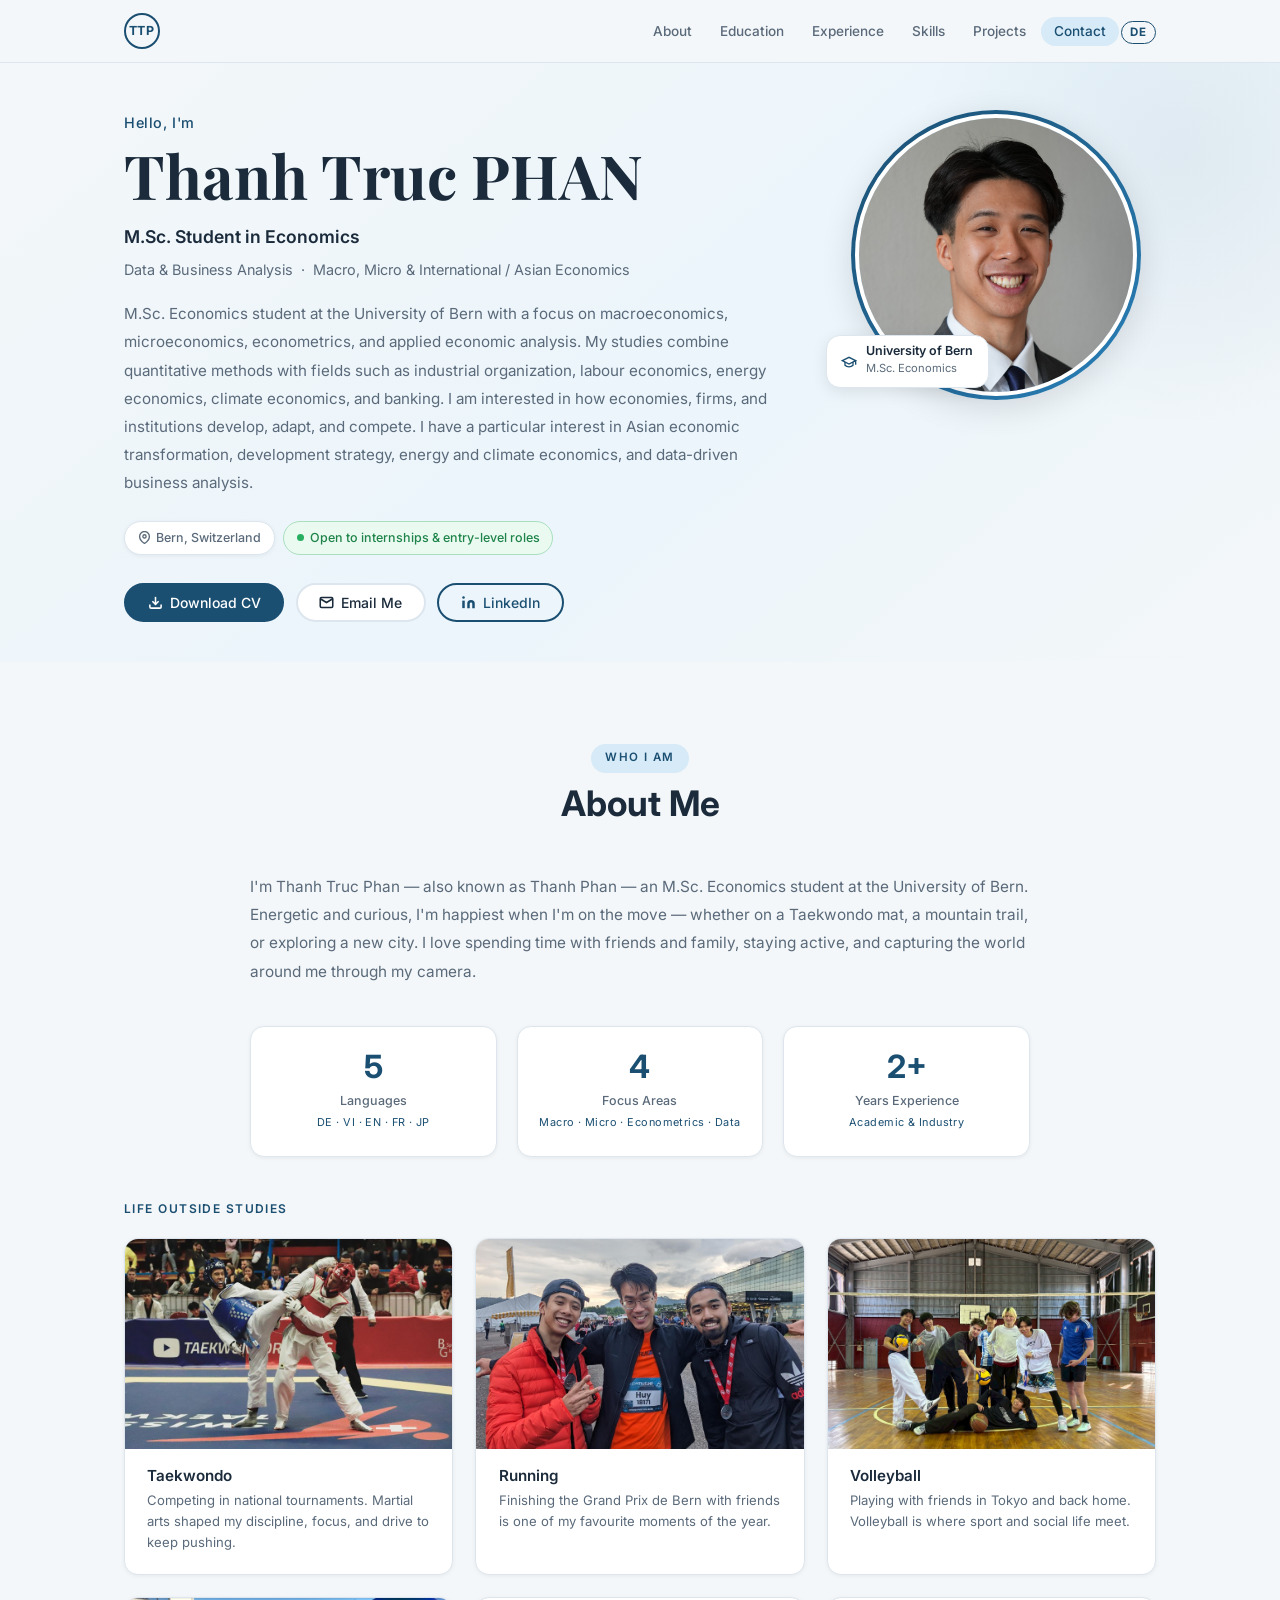
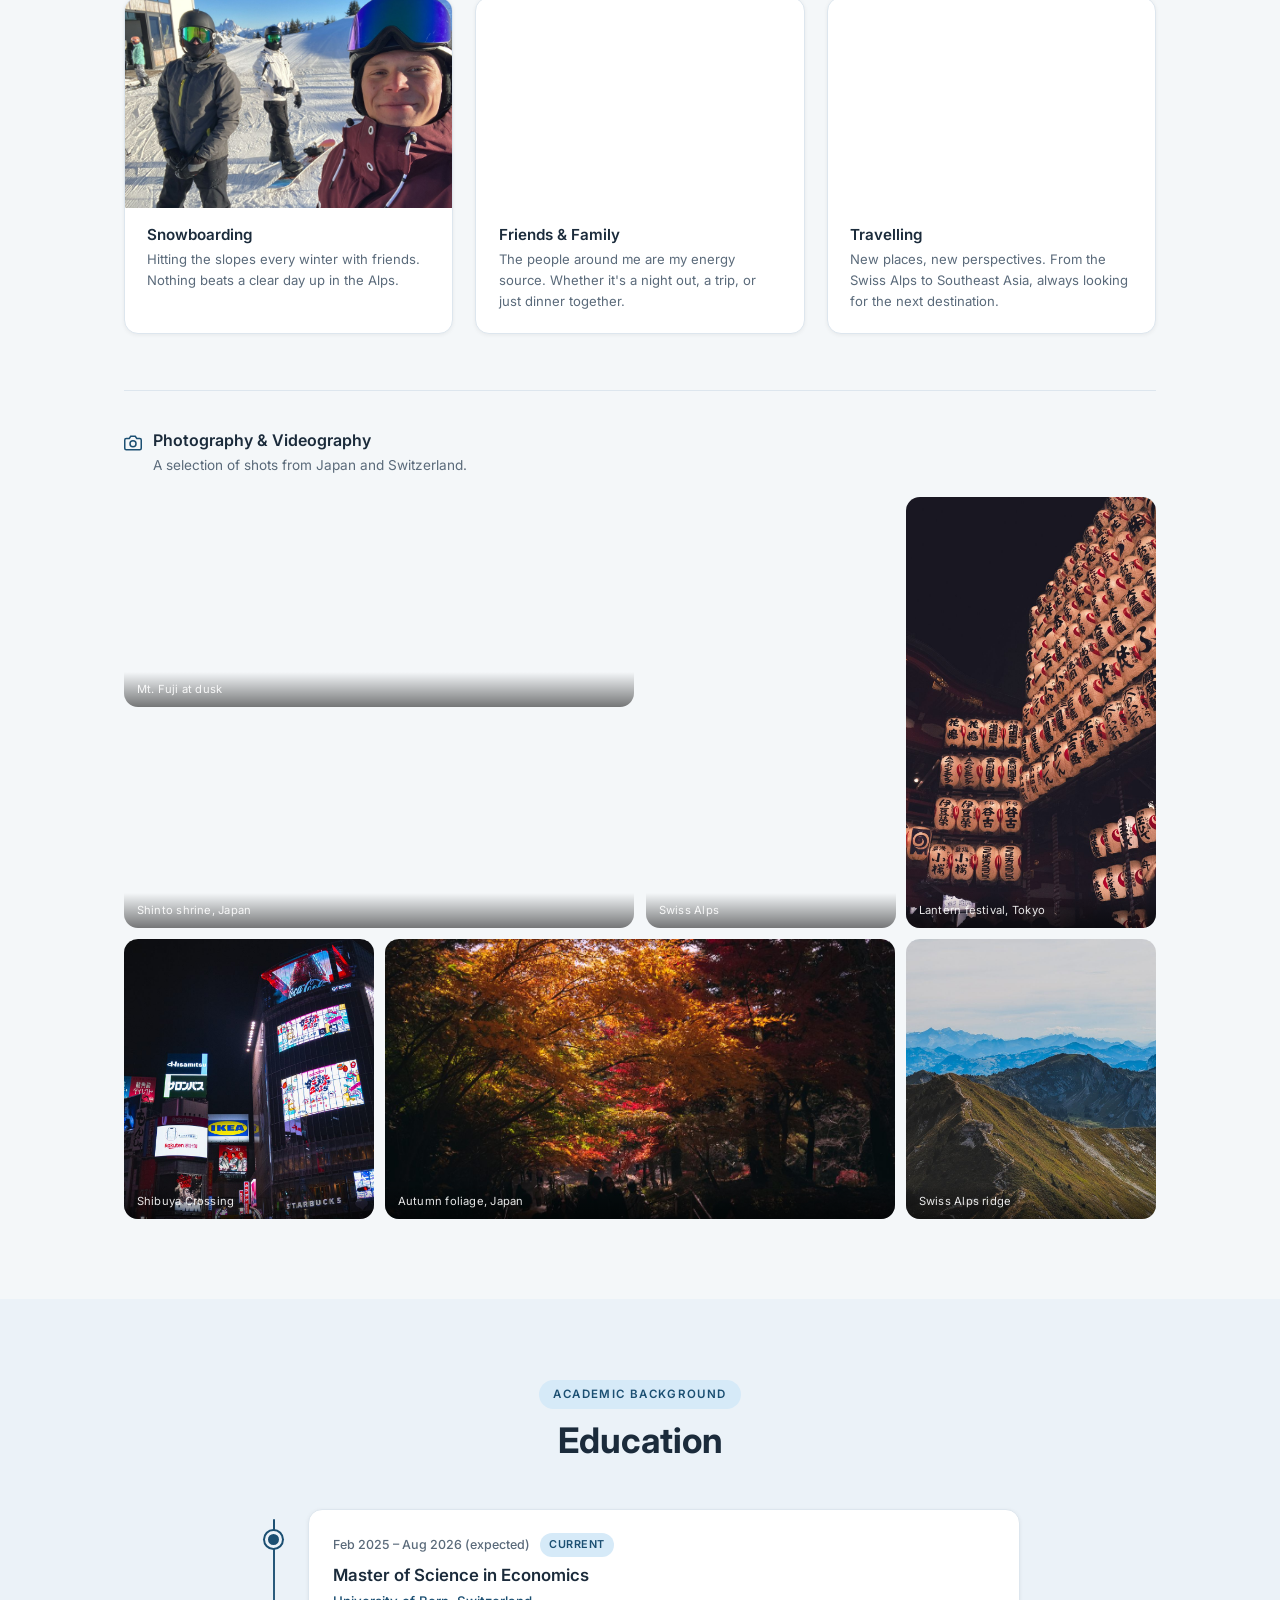
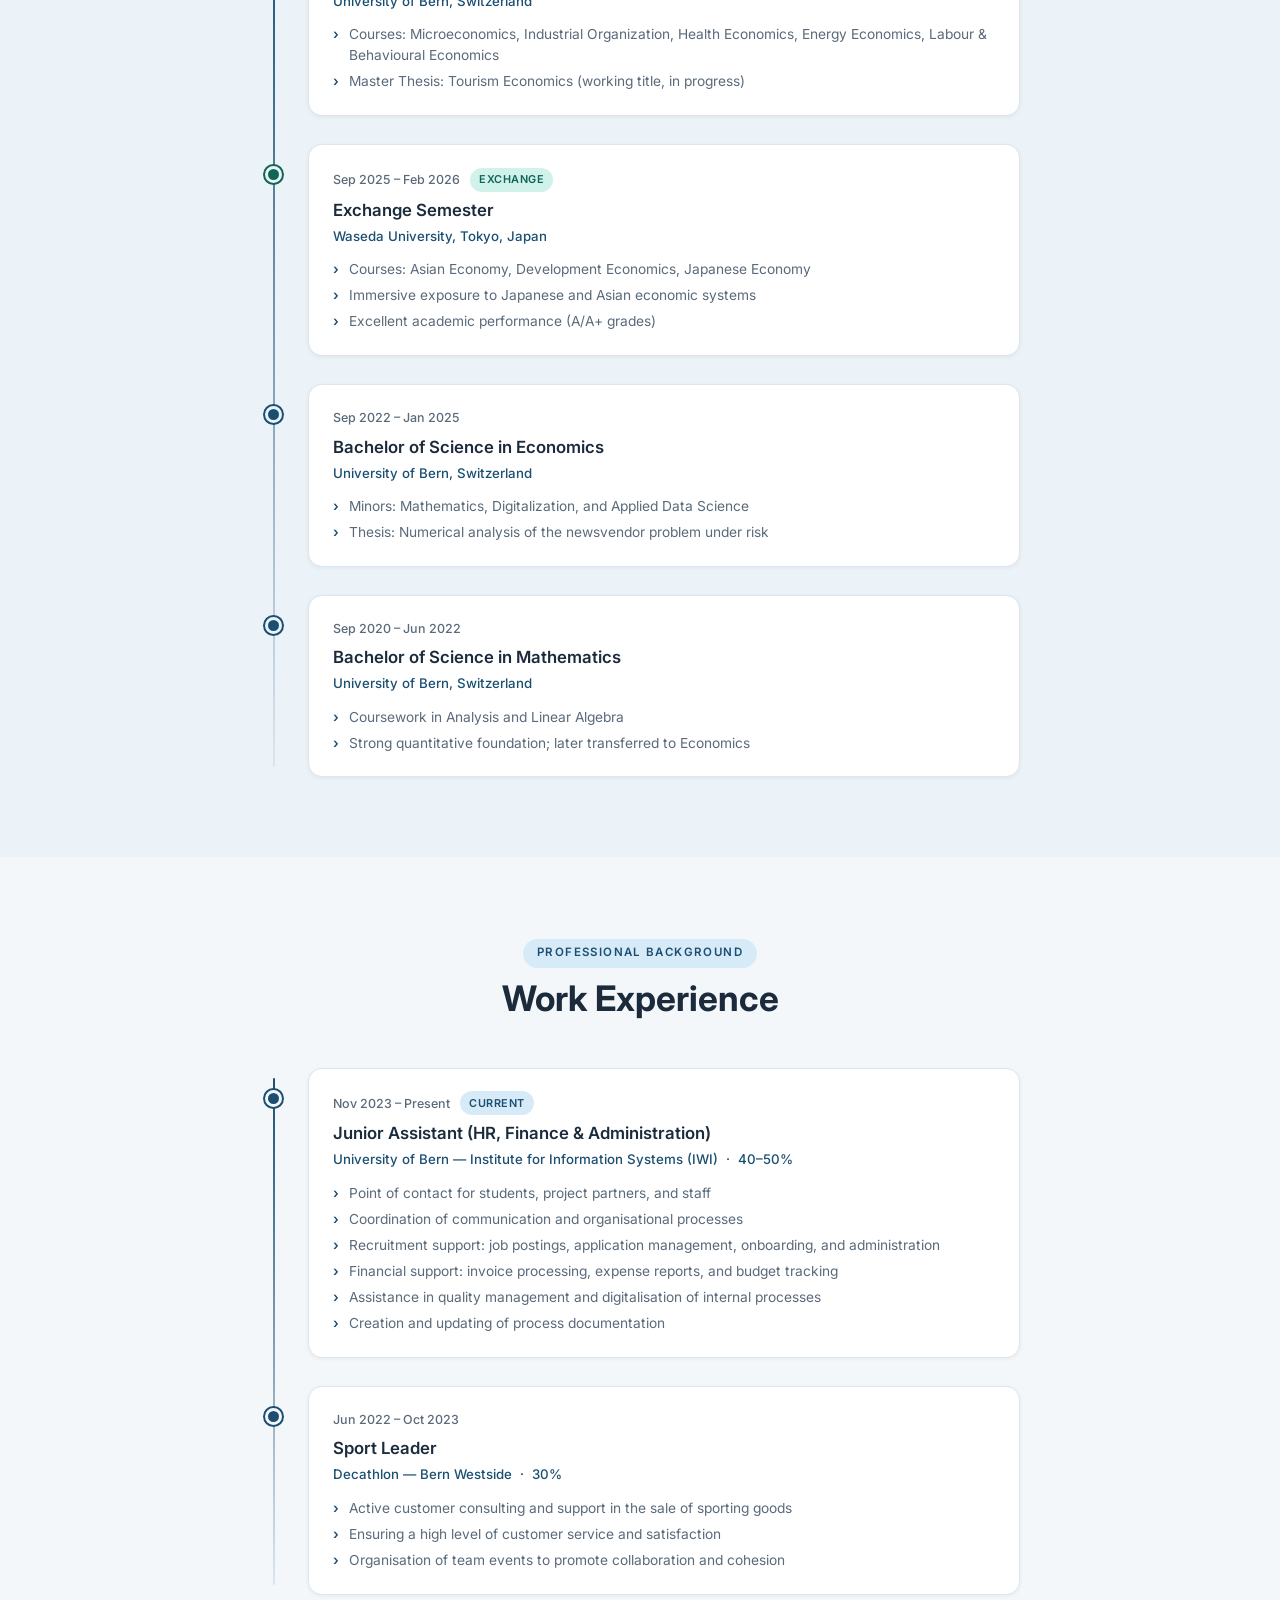
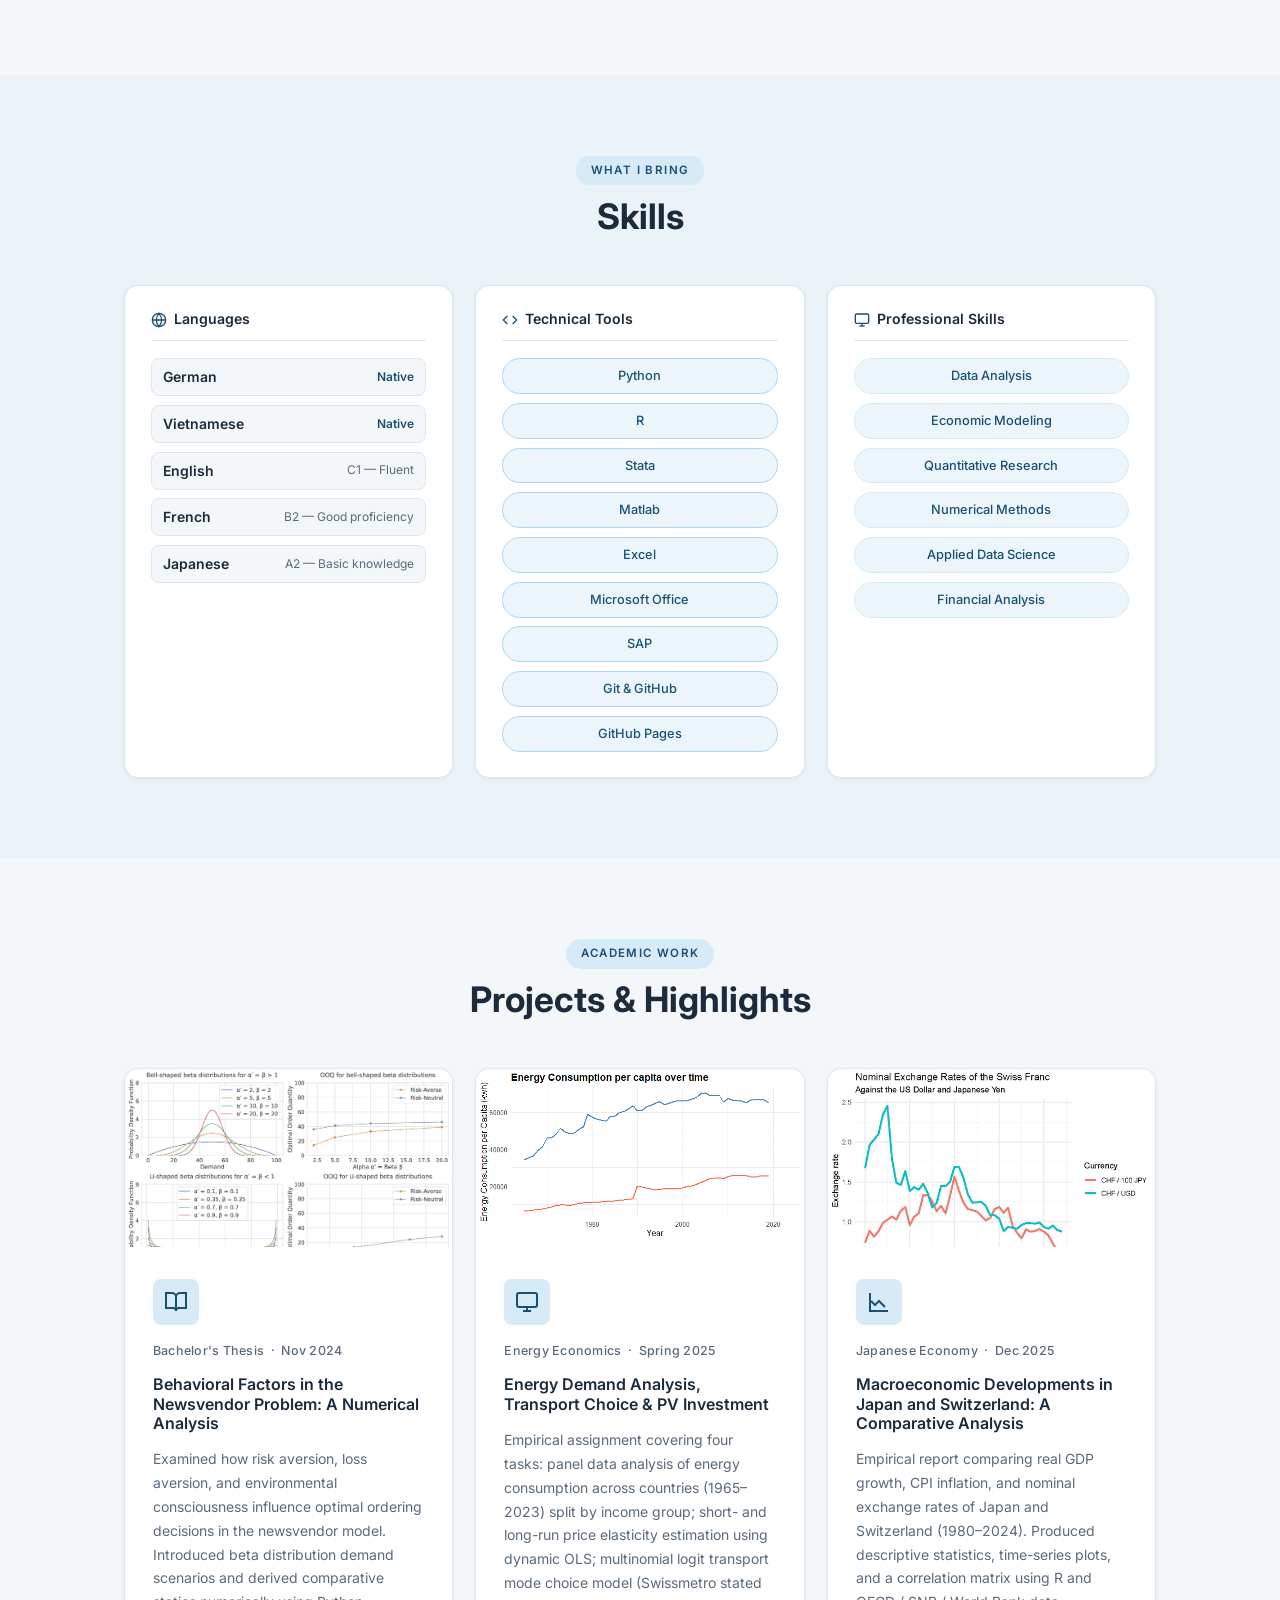
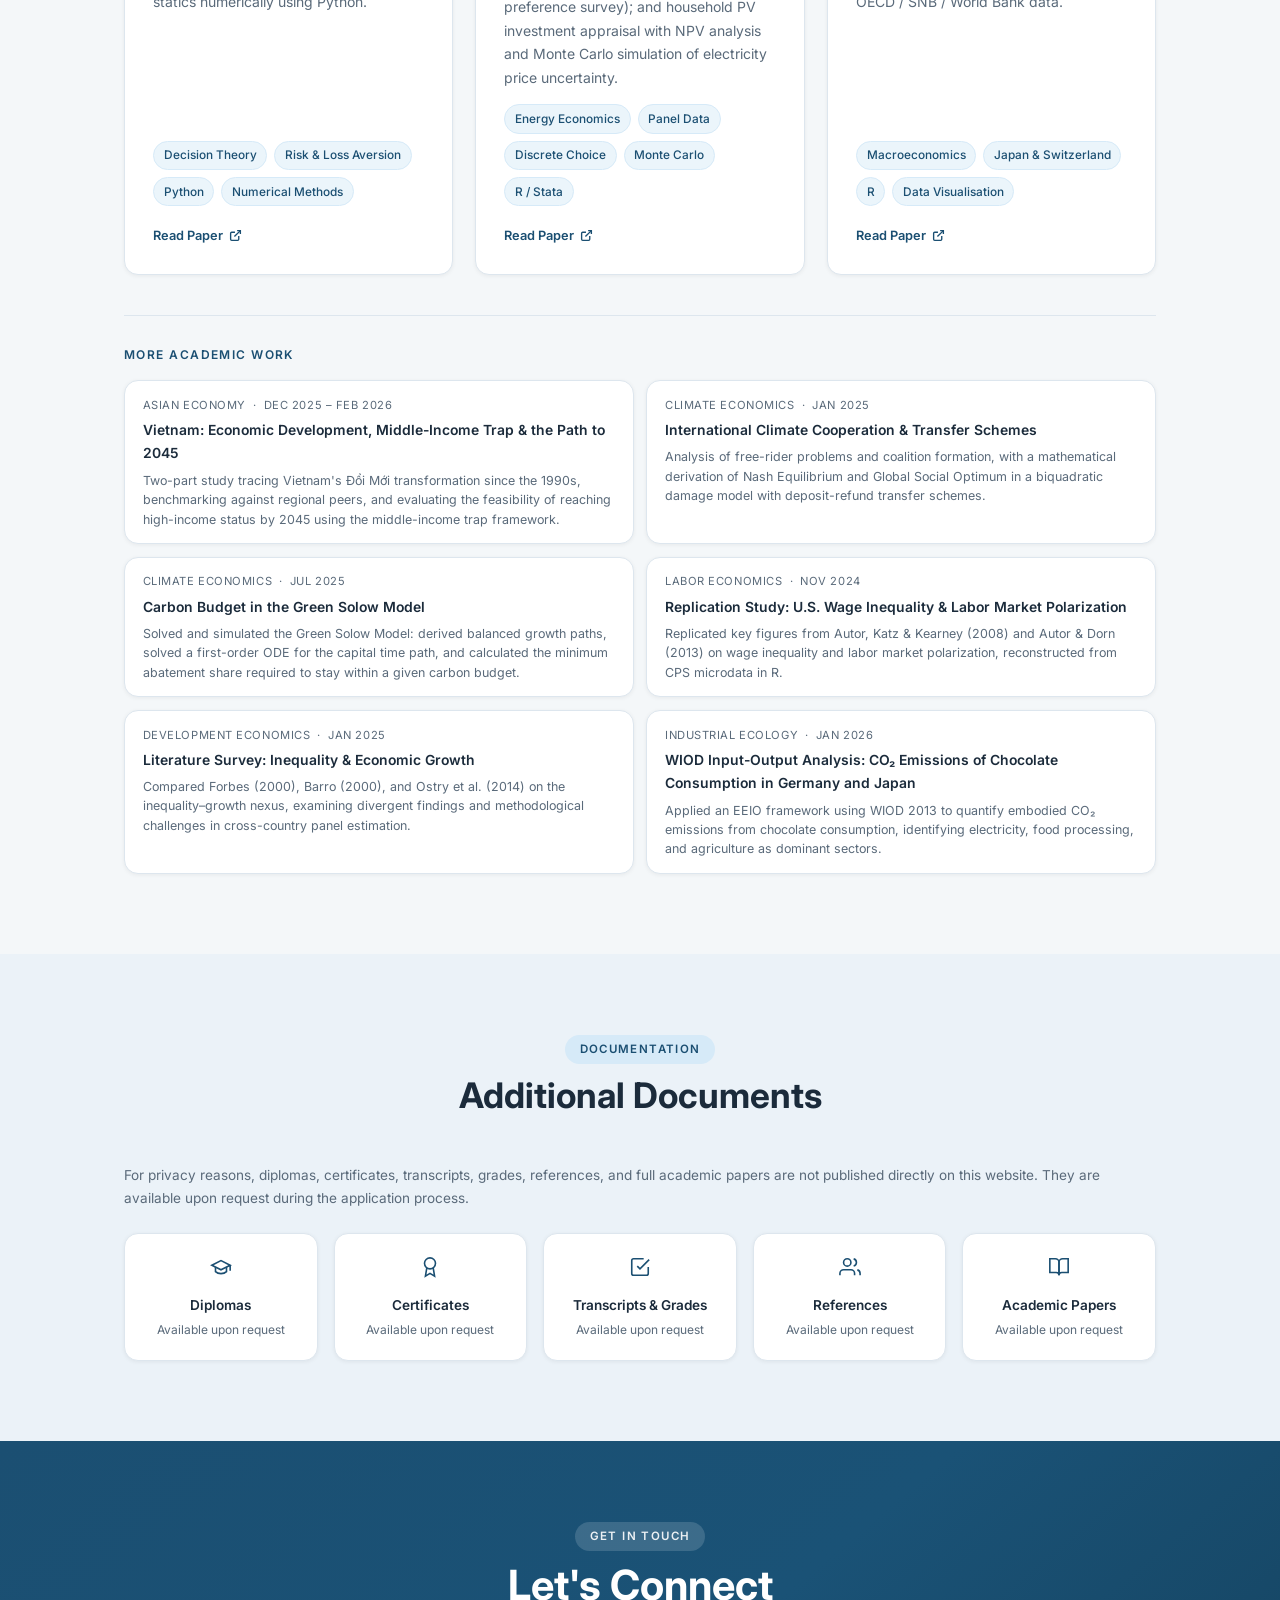
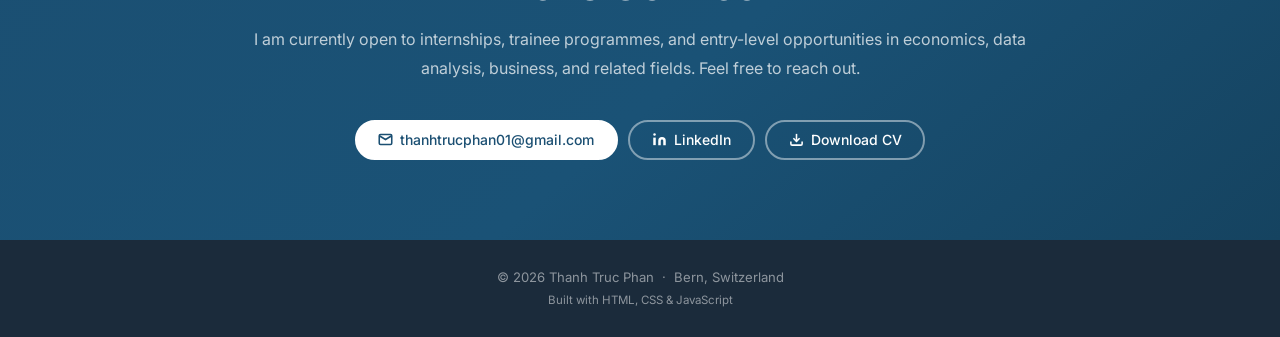
==== commit e335a213: "Adjustments to push the website more." ====
--- a/en/index.html
+++ b/en/index.html
@@ -3,20 +3,85 @@
 <head>
     <meta charset="UTF-8">
     <meta name="viewport" content="width=device-width, initial-scale=1.0">
-    <title>Thanh Truc Phan | M.Sc. Economics</title>
-    <meta name="description" content="Thanh Truc Phan – M.Sc. Student in Economics at the University of Bern. Specialising in Asian Economy, International Economics, and Data Analysis.">
-
+
+    <!-- Primary SEO -->
+    <title>Thanh Truc Phan | M.Sc. Economics Student – University of Bern</title>
+    <meta name="description" content="Personal website of Thanh Truc Phan, also known as Thanh Phan — M.Sc. Economics student at the University of Bern focusing on macroeconomics, microeconomics, econometrics, data analysis, Asian Economy, International Economics, Development Economics, Energy Economics, and Climate Economics.">
+    <meta name="author" content="Thanh Truc Phan">
+    <meta name="robots" content="index, follow">
+    <meta name="keywords" content="Thanh Phan, Thanh Truc Phan, Economics, University of Bern, M.Sc. Economics, Econometrics, Macroeconomics, Microeconomics, Asian Economy, Development Economics, Energy Economics, Climate Economics, International Economics">
+
+    <!-- Canonical & hreflang -->
     <link rel="canonical" href="https://thanhphan.ch/en/">
     <link rel="alternate" hreflang="de" href="https://thanhphan.ch/">
     <link rel="alternate" hreflang="en" href="https://thanhphan.ch/en/">
     <link rel="alternate" hreflang="x-default" href="https://thanhphan.ch/">
 
+    <!-- Open Graph (LinkedIn, Facebook, etc.) -->
+    <meta property="og:type"              content="website">
+    <meta property="og:url"               content="https://thanhphan.ch/en/">
+    <meta property="og:site_name"         content="Thanh Truc Phan">
+    <meta property="og:title"             content="Thanh Truc Phan | M.Sc. Economics Student – University of Bern">
+    <meta property="og:description"       content="Personal website of Thanh Truc Phan (Thanh Phan) — M.Sc. Economics student at the University of Bern. Focus areas: macroeconomics, econometrics, Asian economy, and data analysis.">
+    <meta property="og:image"             content="https://thanhphan.ch/assets/profile.jpg">
+    <meta property="og:image:width"       content="1200">
+    <meta property="og:image:height"      content="1200">
+    <meta property="og:locale"            content="en_US">
+    <meta property="og:locale:alternate"  content="de_CH">
+
+    <!-- Twitter / X Card -->
+    <meta name="twitter:card"        content="summary">
+    <meta name="twitter:title"       content="Thanh Truc Phan | M.Sc. Economics Student – University of Bern">
+    <meta name="twitter:description" content="Personal website of Thanh Truc Phan — M.Sc. Economics student at the University of Bern.">
+    <meta name="twitter:image"       content="https://thanhphan.ch/assets/profile.jpg">
+
+    <!-- Fonts -->
     <link rel="preconnect" href="https://fonts.googleapis.com">
     <link rel="preconnect" href="https://fonts.gstatic.com" crossorigin>
     <link href="https://fonts.googleapis.com/css2?family=Playfair+Display:wght@700&family=Inter:wght@300;400;500;600;700&display=swap" rel="stylesheet">
 
     <link rel="icon" type="image/svg+xml" href="/assets/favicon.svg">
     <link rel="stylesheet" href="/styles.css">
+
+    <!-- Person structured data (JSON-LD) -->
+    <script type="application/ld+json">
+    {
+      "@context": "https://schema.org",
+      "@type": "Person",
+      "name": "Thanh Truc Phan",
+      "alternateName": "Thanh Phan",
+      "url": "https://thanhphan.ch",
+      "image": "https://thanhphan.ch/assets/profile.jpg",
+      "jobTitle": "M.Sc. Economics Student",
+      "affiliation": {
+        "@type": "EducationalOrganization",
+        "name": "University of Bern",
+        "url": "https://www.unibe.ch"
+      },
+      "alumniOf": {
+        "@type": "EducationalOrganization",
+        "name": "University of Bern",
+        "url": "https://www.unibe.ch"
+      },
+      "knowsAbout": [
+        "Economics",
+        "Macroeconomics",
+        "Microeconomics",
+        "Econometrics",
+        "Data Analysis",
+        "Asian Economy",
+        "International Economics",
+        "Development Economics",
+        "Energy Economics",
+        "Climate Economics",
+        "Industrial Organization",
+        "Labour Economics"
+      ],
+      "sameAs": [
+        "https://www.linkedin.com/in/thanh-truc-phan"
+      ]
+    }
+    </script>
 </head>
 <body>
 
@@ -154,9 +219,10 @@
 
                 <div class="about-content">
                     <p class="reveal">
-                        Energetic and curious, I'm happiest when I'm on the move — whether on a Taekwondo mat,
-                        a mountain trail, or exploring a new city. I love spending time with friends and family,
-                        staying active, and capturing the world around me through my camera.
+                        I'm Thanh Truc Phan — also known as Thanh Phan — an M.Sc. Economics student at the
+                        University of Bern. Energetic and curious, I'm happiest when I'm on the move — whether
+                        on a Taekwondo mat, a mountain trail, or exploring a new city. I love spending time with
+                        friends and family, staying active, and capturing the world around me through my camera.
                     </p>
 
                     <div class="about-highlights reveal">
--- a/styles.css
+++ b/styles.css
@@ -133,6 +133,7 @@
 
 .section {
     padding: 5rem 0;
+    scroll-margin-top: 62px;
 }
 
 .section-alt {
@@ -222,13 +223,20 @@
    6.  NAVIGATION
    ================================================================ */
 .nav-header {
-    position: sticky;
+    position: fixed;          /* sticky breaks when a parent has overflow-x:hidden */
     top: 0;
-    z-index: 100;
-    background-color: rgba(244, 247, 249, 0.92);
+    left: 0;
+    right: 0;
+    z-index: 1000;
+    background-color: rgba(244, 247, 249, 0.95);
     backdrop-filter: blur(14px);
     -webkit-backdrop-filter: blur(14px);
     border-bottom: 1px solid var(--color-border);
+}
+
+/* Push page content below the fixed header */
+main {
+    padding-top: 62px;
 }
 
 .nav-container {
@@ -332,6 +340,7 @@
     display: flex;
     align-items: center;
     padding: 3rem 0 2.5rem;
+    scroll-margin-top: 62px;
     background: linear-gradient(140deg, #F4F7F9 0%, #EBF5FB 55%, #F4F7F9 100%);
     position: relative;
     overflow: hidden;
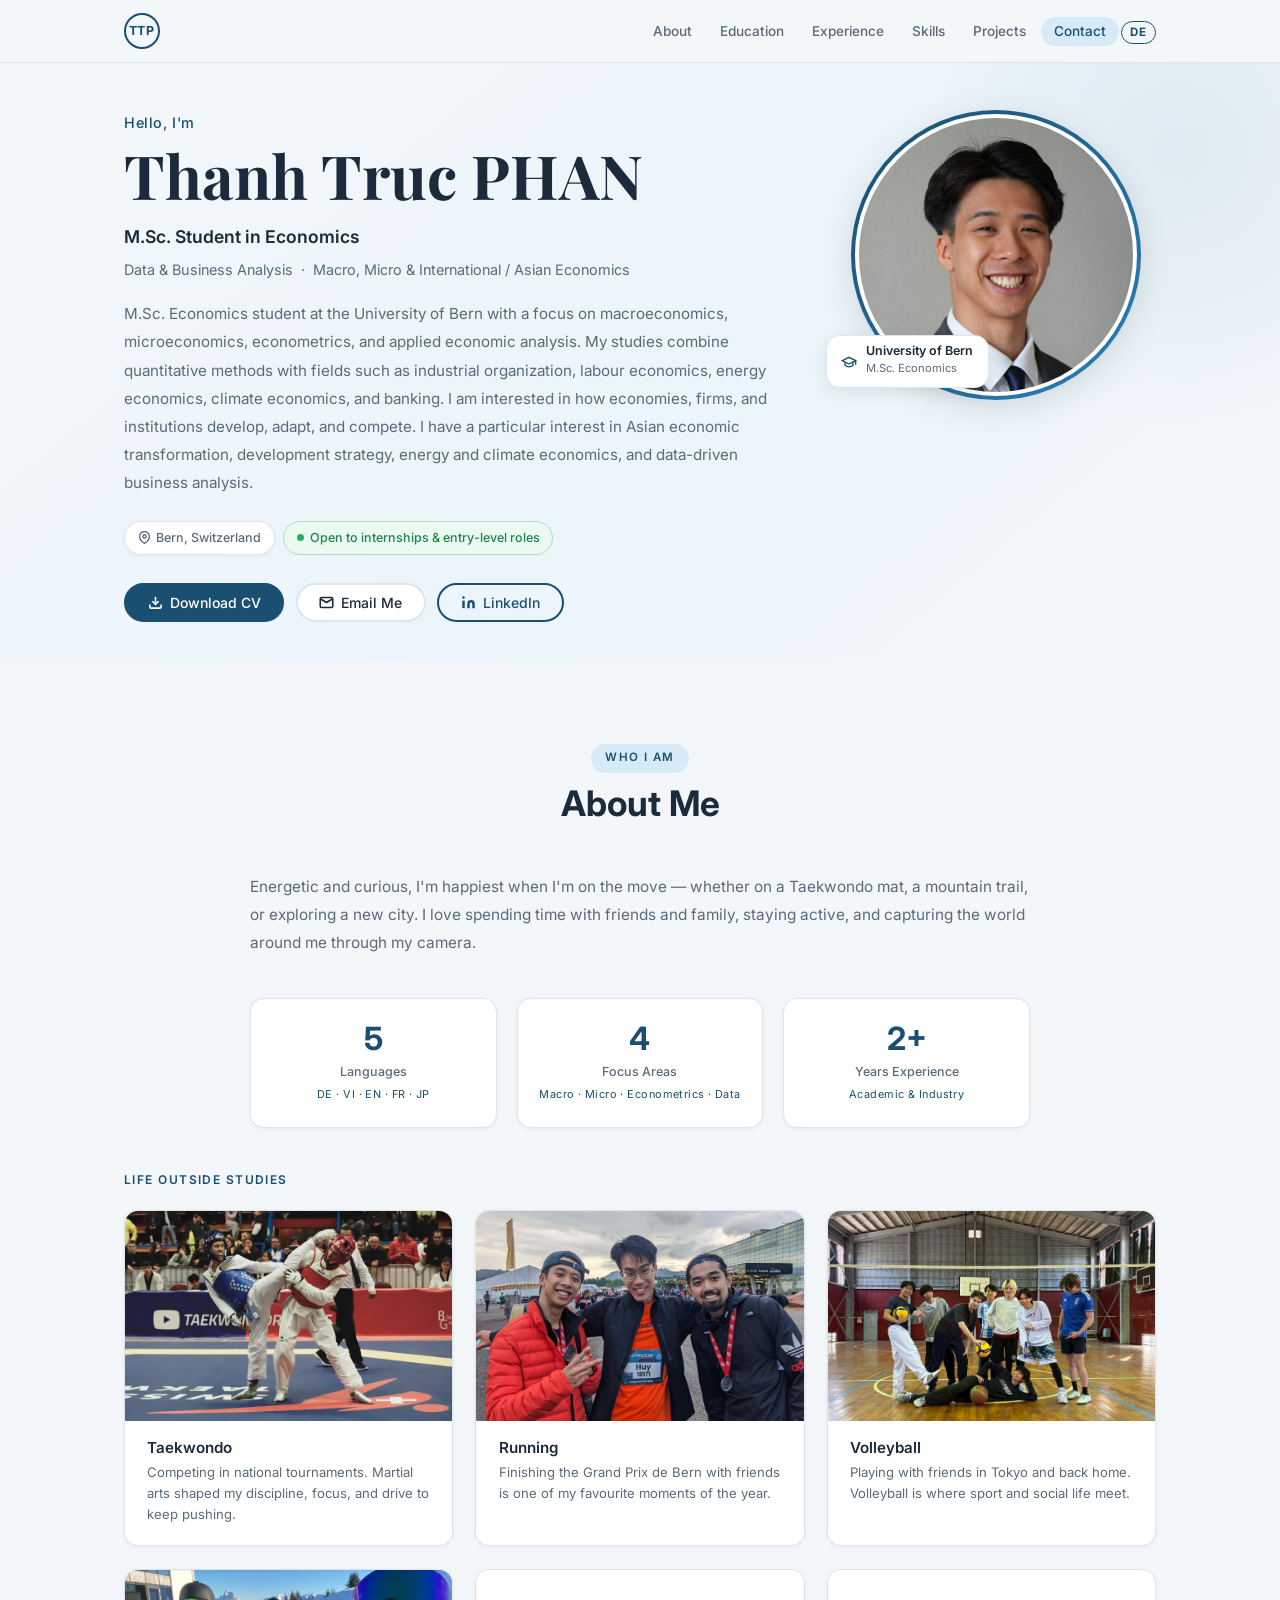
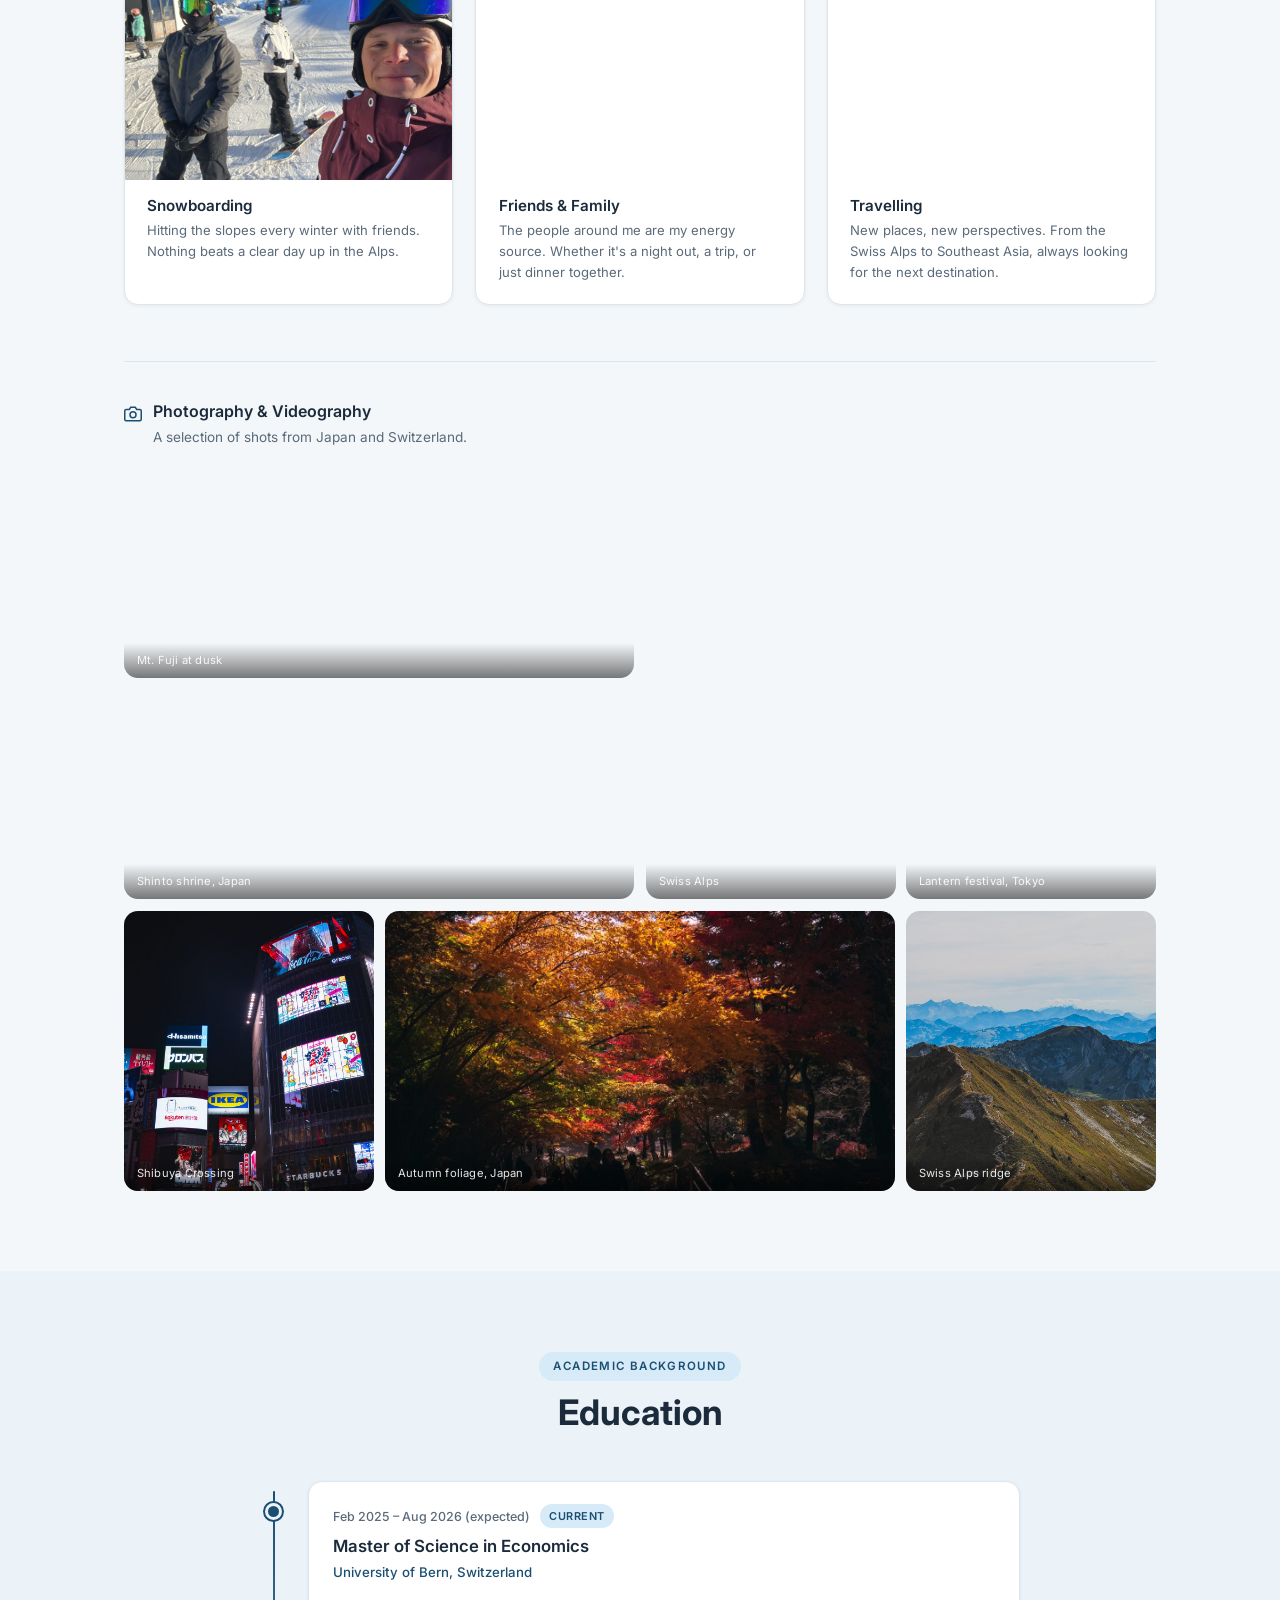
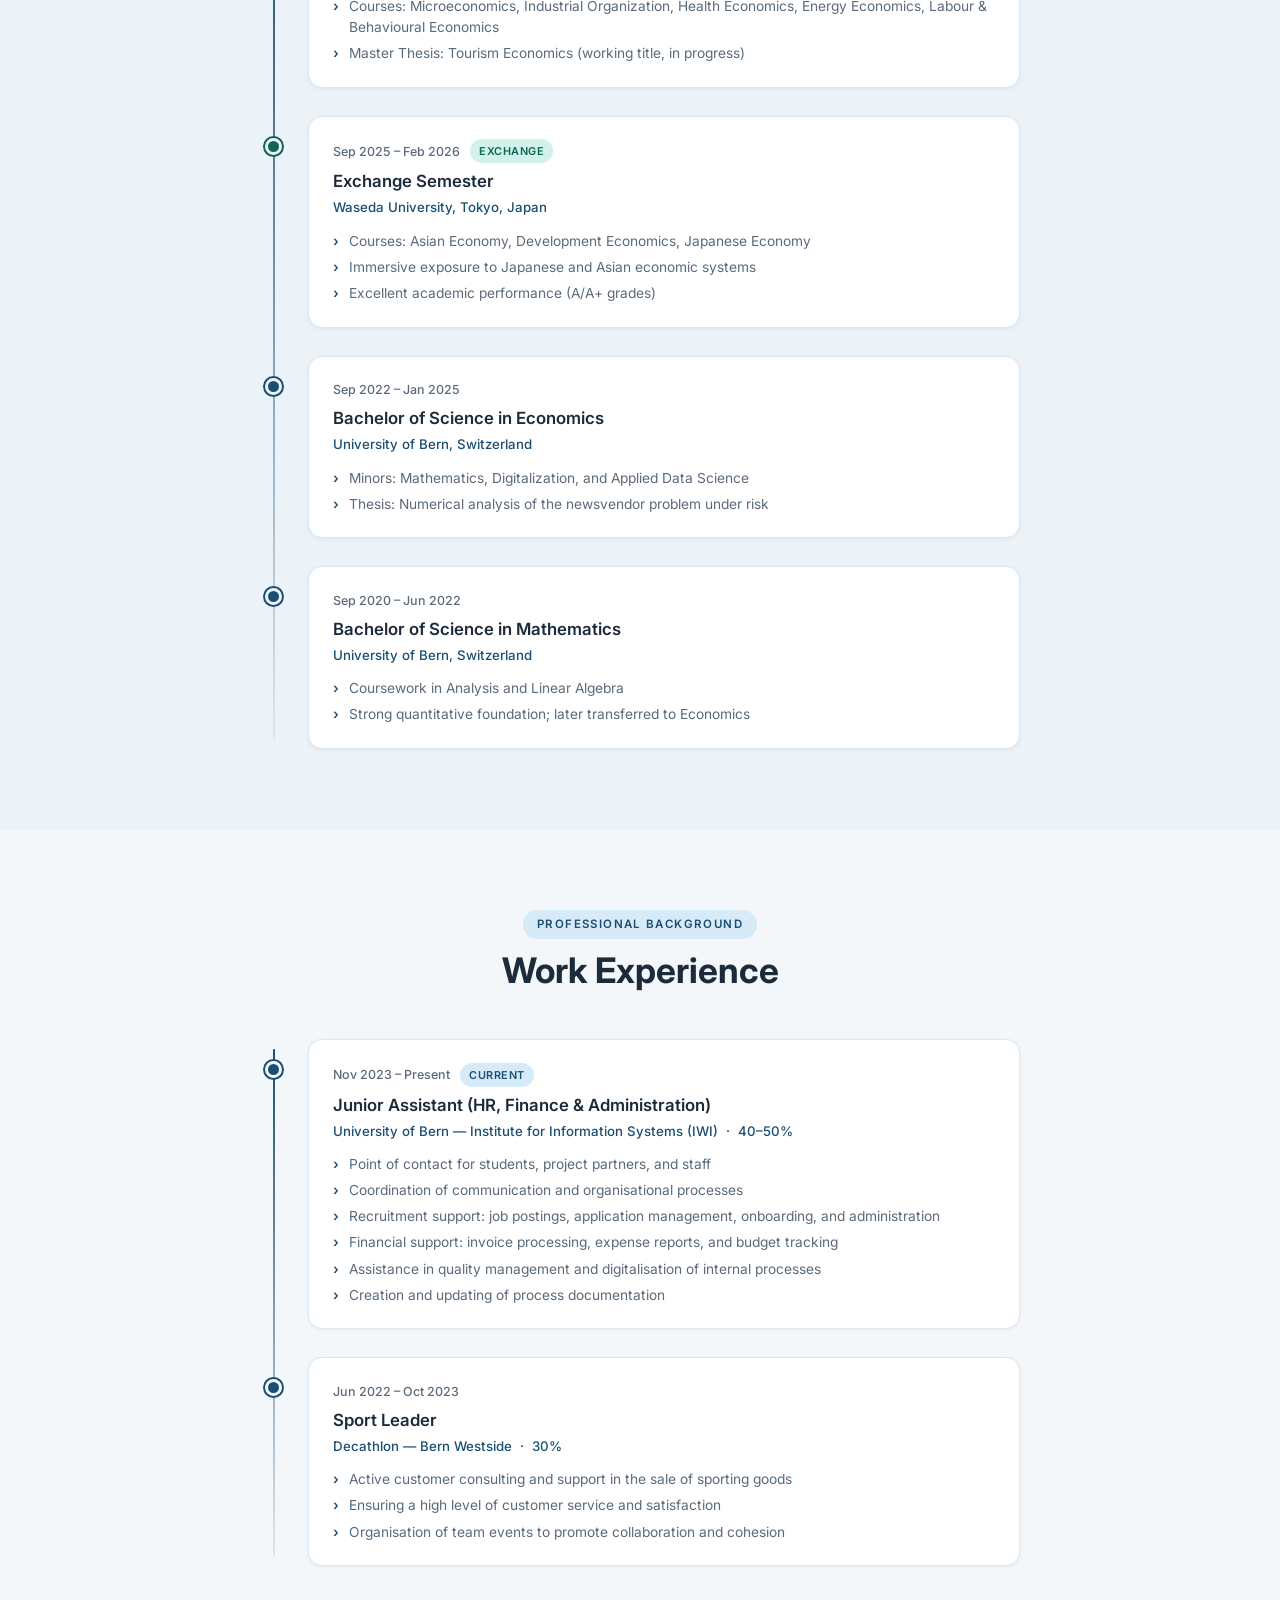
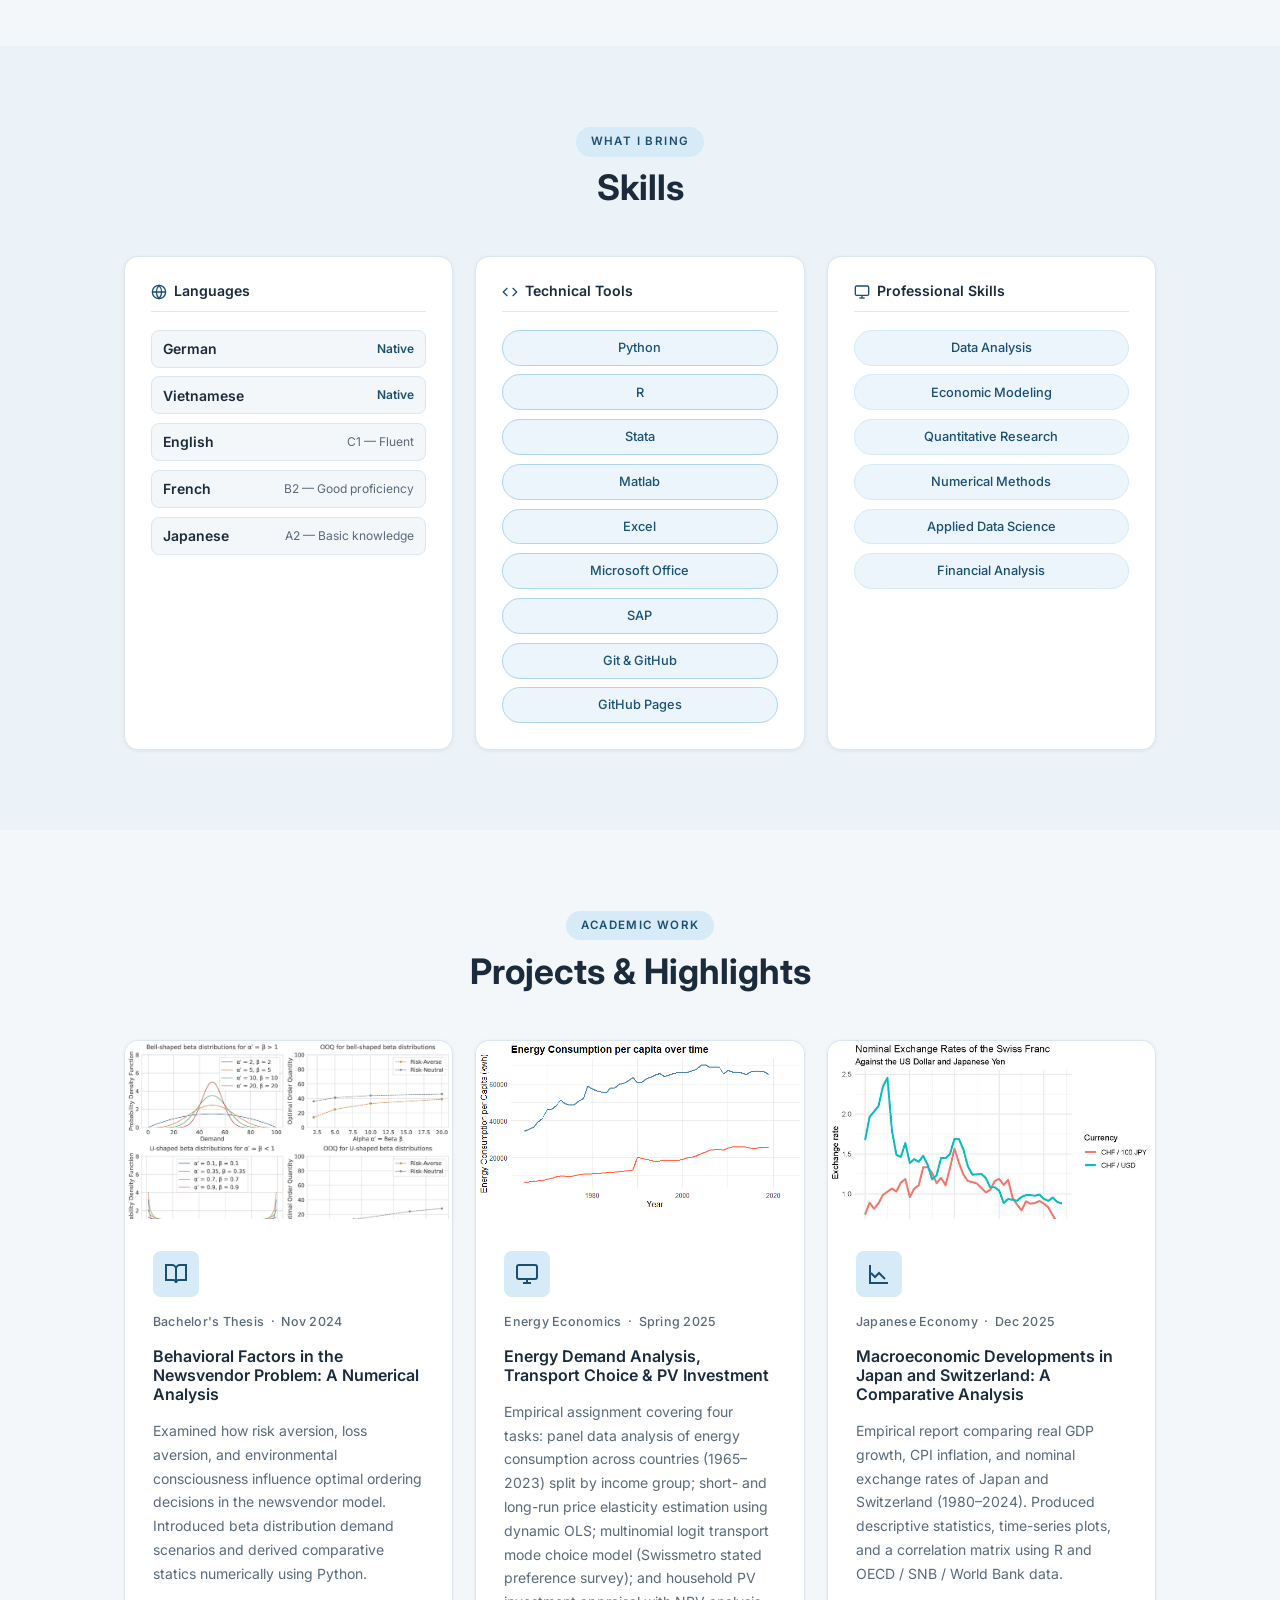
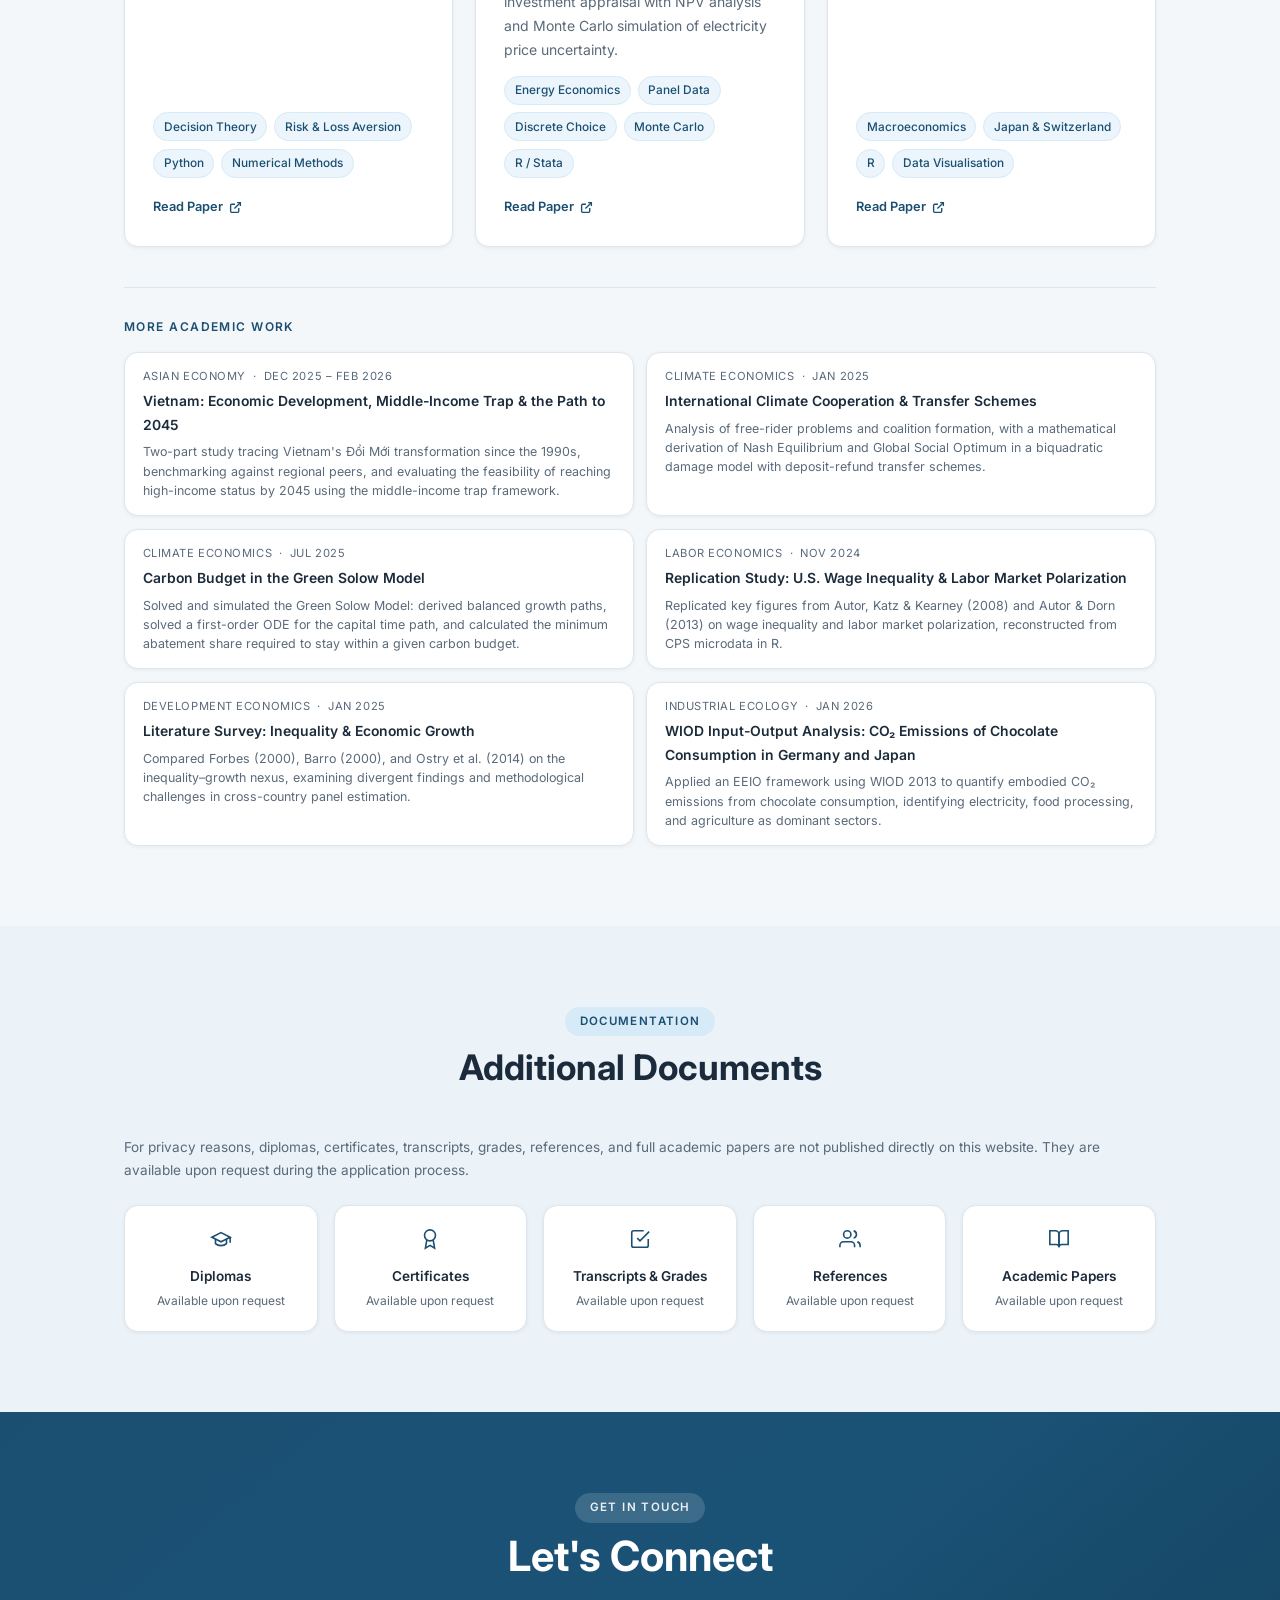
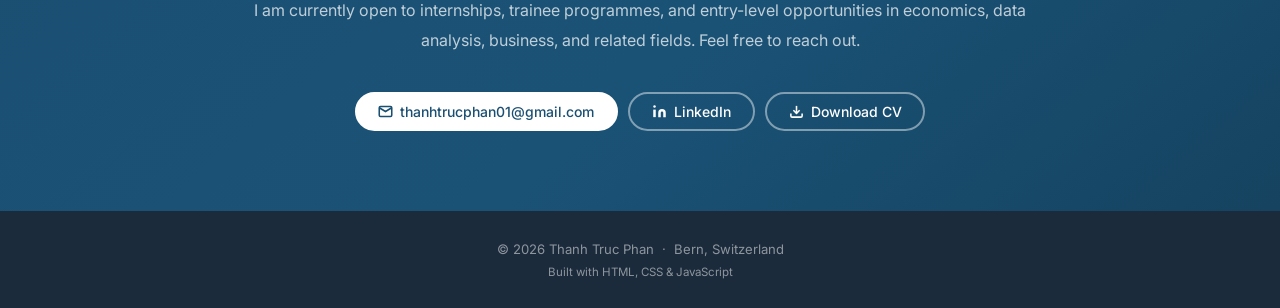
==== commit c1009345: "Changes to title" ====
--- a/en/index.html
+++ b/en/index.html
@@ -219,10 +219,9 @@
 
                 <div class="about-content">
                     <p class="reveal">
-                        I'm Thanh Truc Phan — also known as Thanh Phan — an M.Sc. Economics student at the
-                        University of Bern. Energetic and curious, I'm happiest when I'm on the move — whether
-                        on a Taekwondo mat, a mountain trail, or exploring a new city. I love spending time with
-                        friends and family, staying active, and capturing the world around me through my camera.
+                        Energetic and curious, I'm happiest when I'm on the move — whether on a Taekwondo mat,
+                        a mountain trail, or exploring a new city. I love spending time with friends and family,
+                        staying active, and capturing the world around me through my camera.
                     </p>
 
                     <div class="about-highlights reveal">
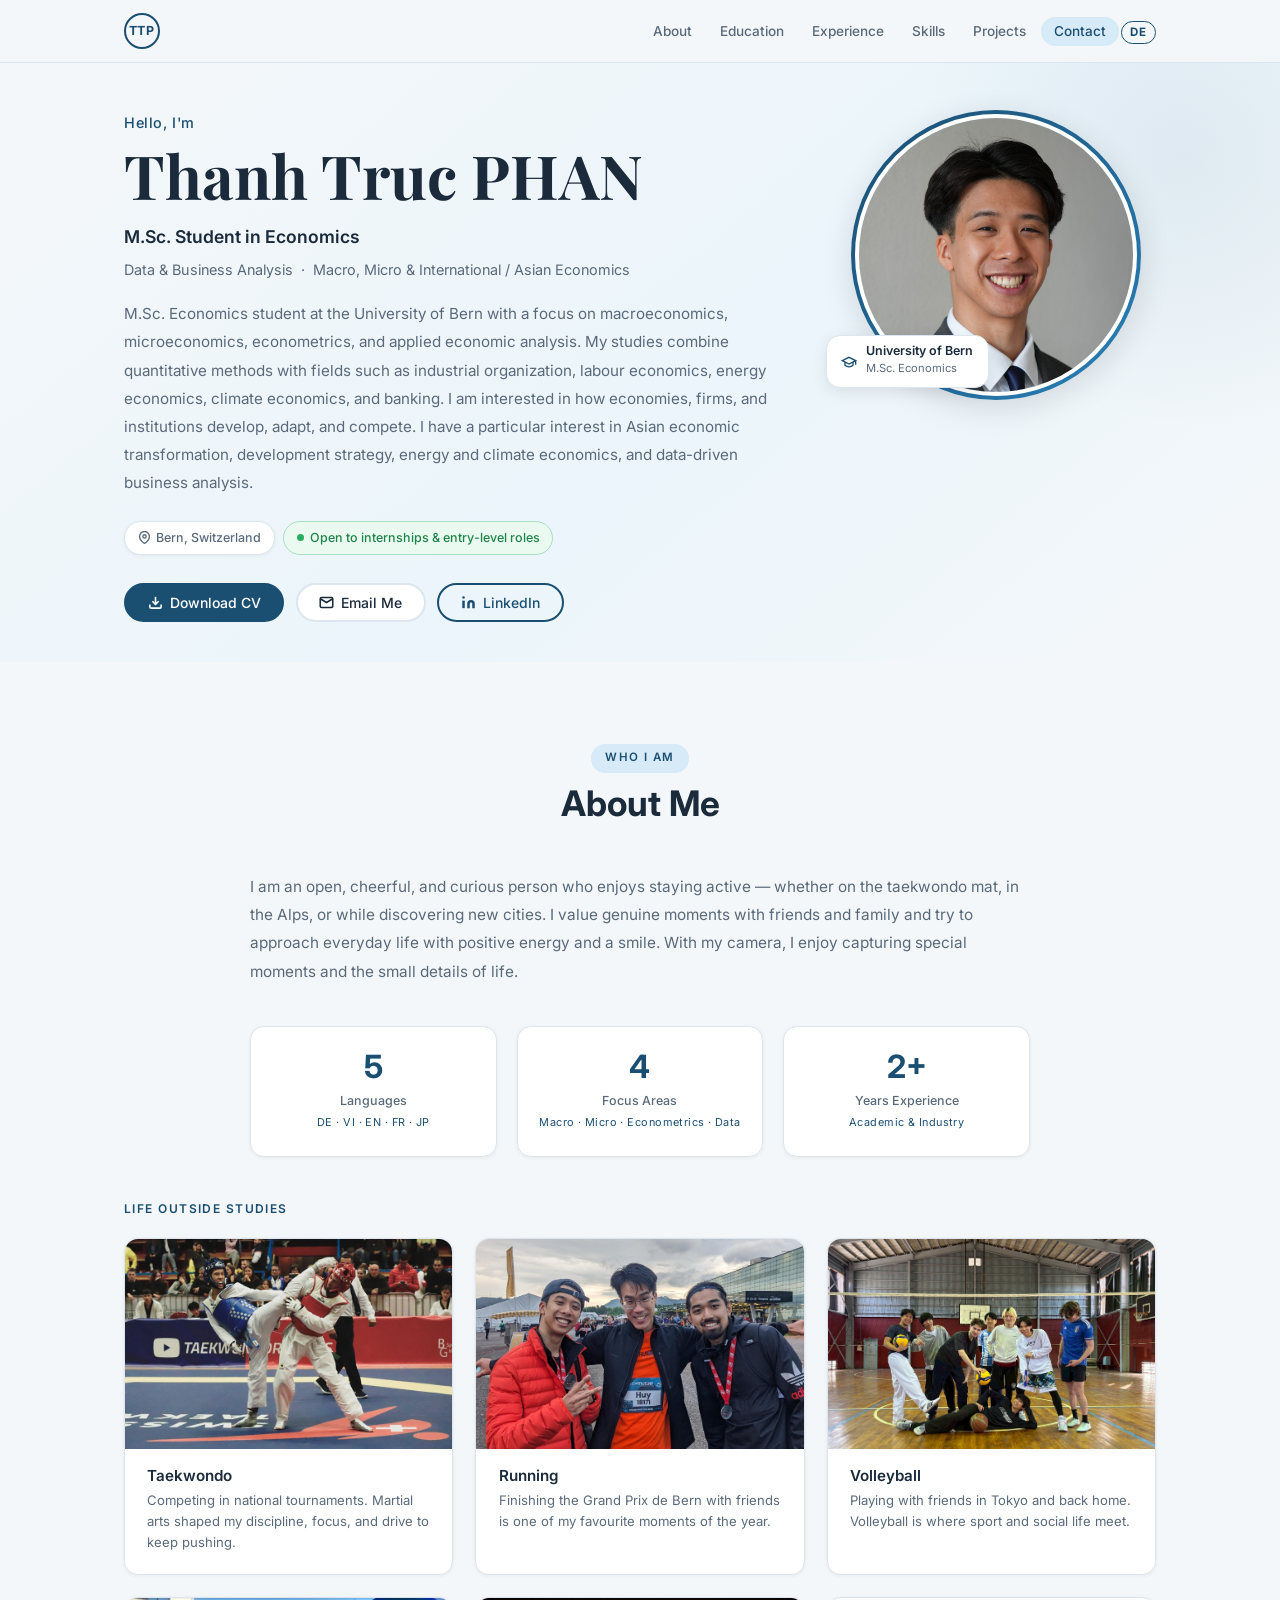
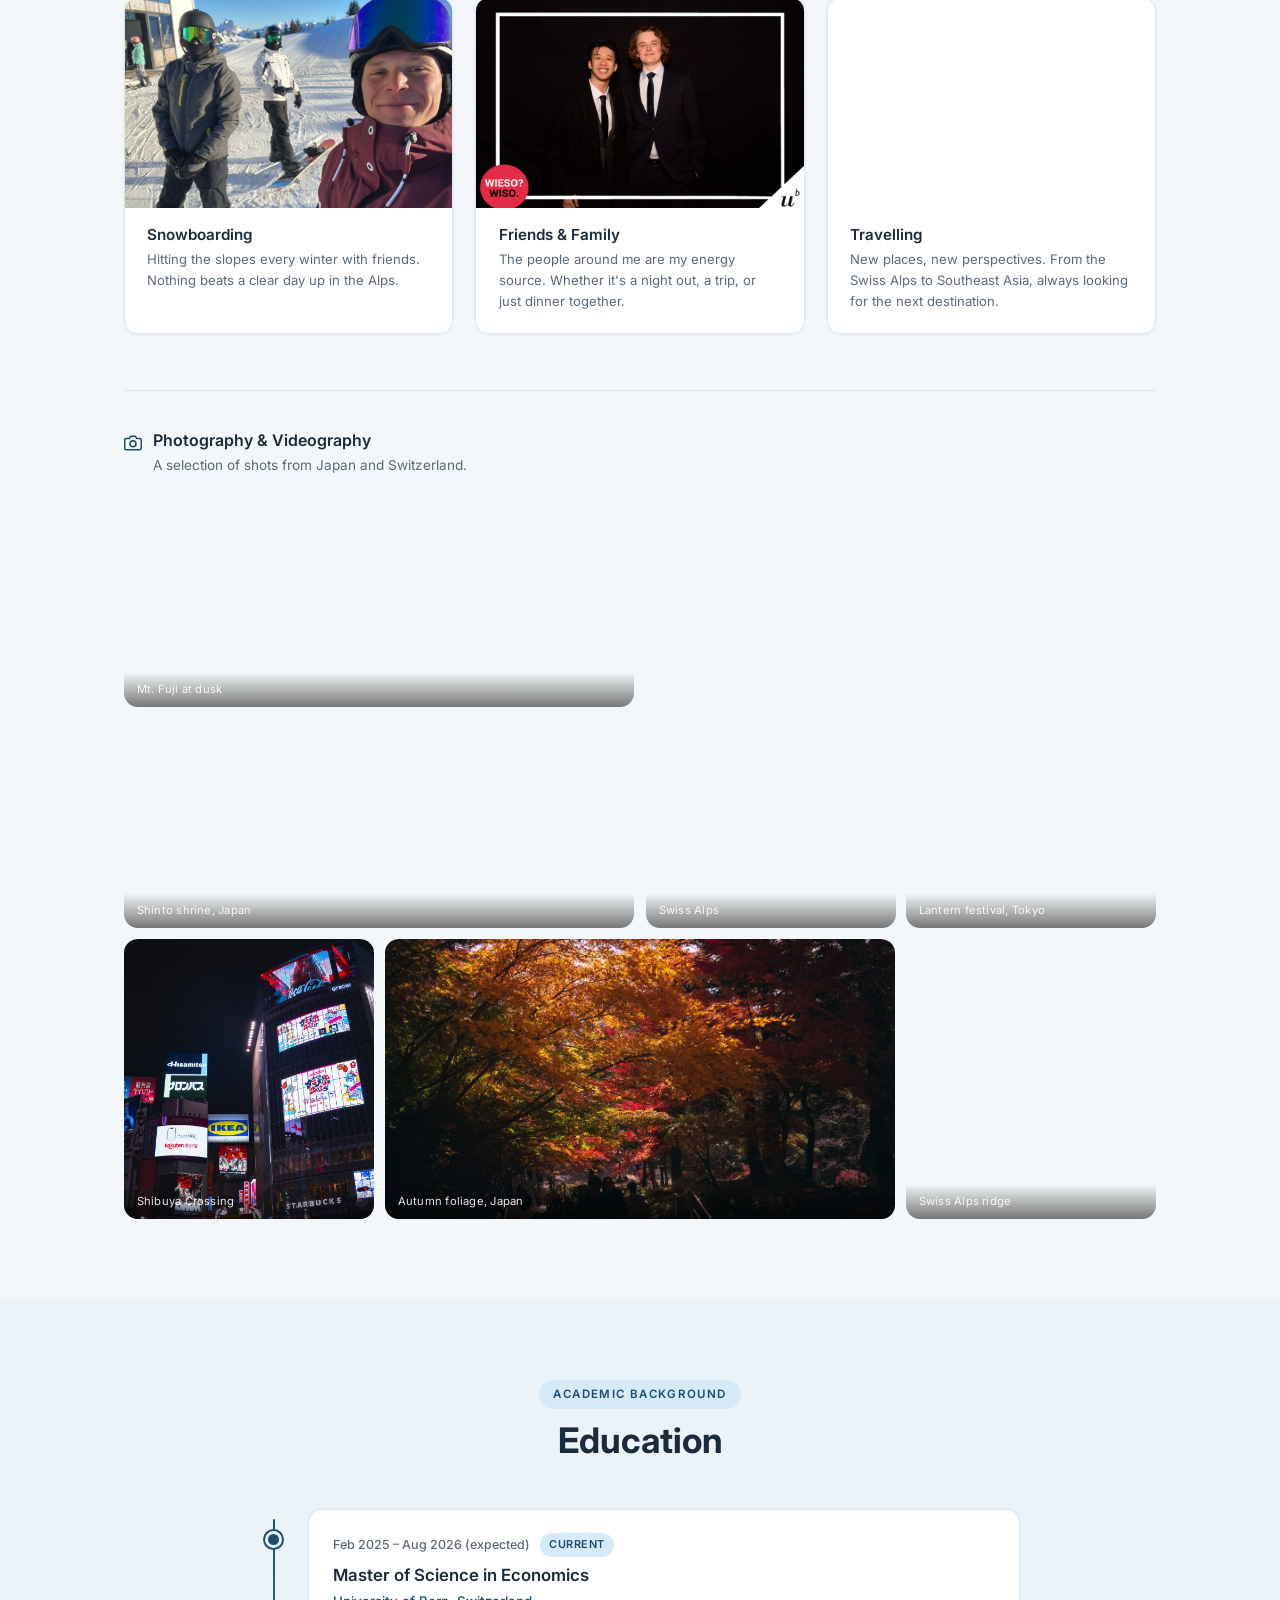
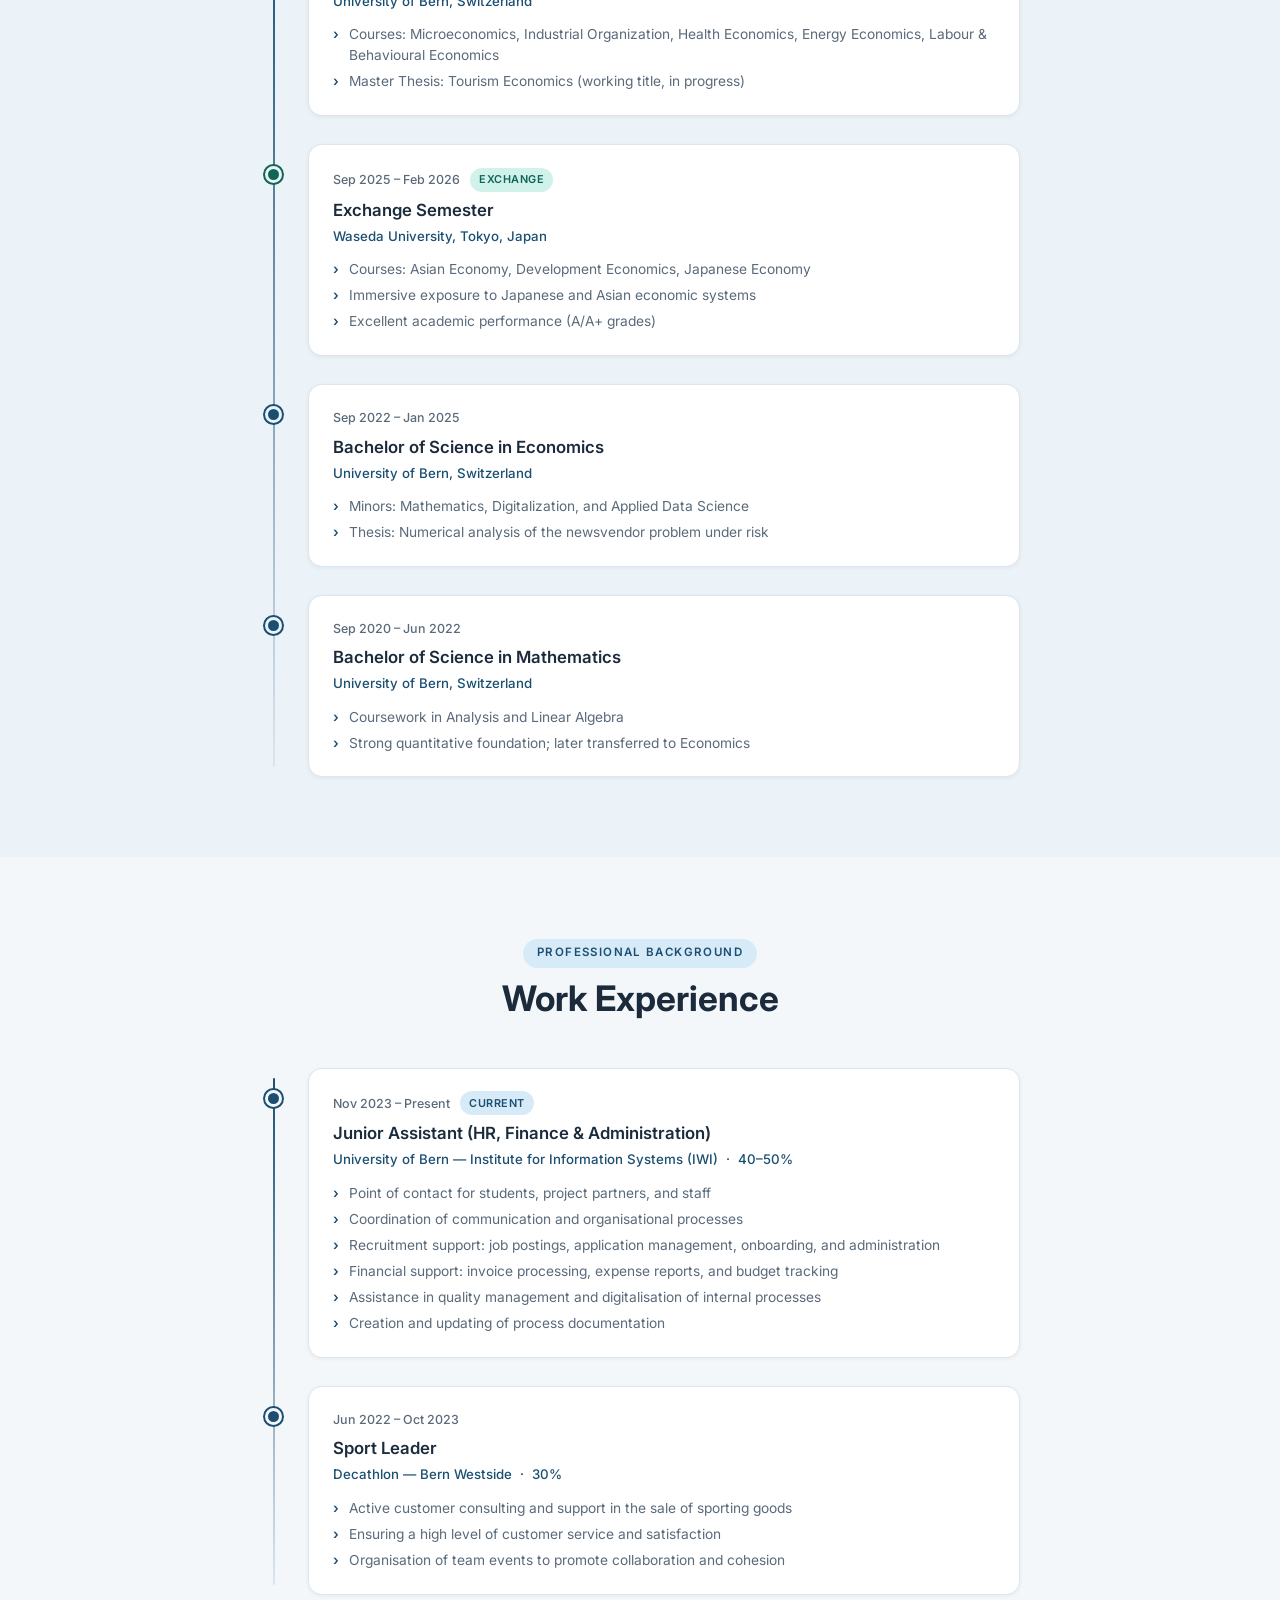
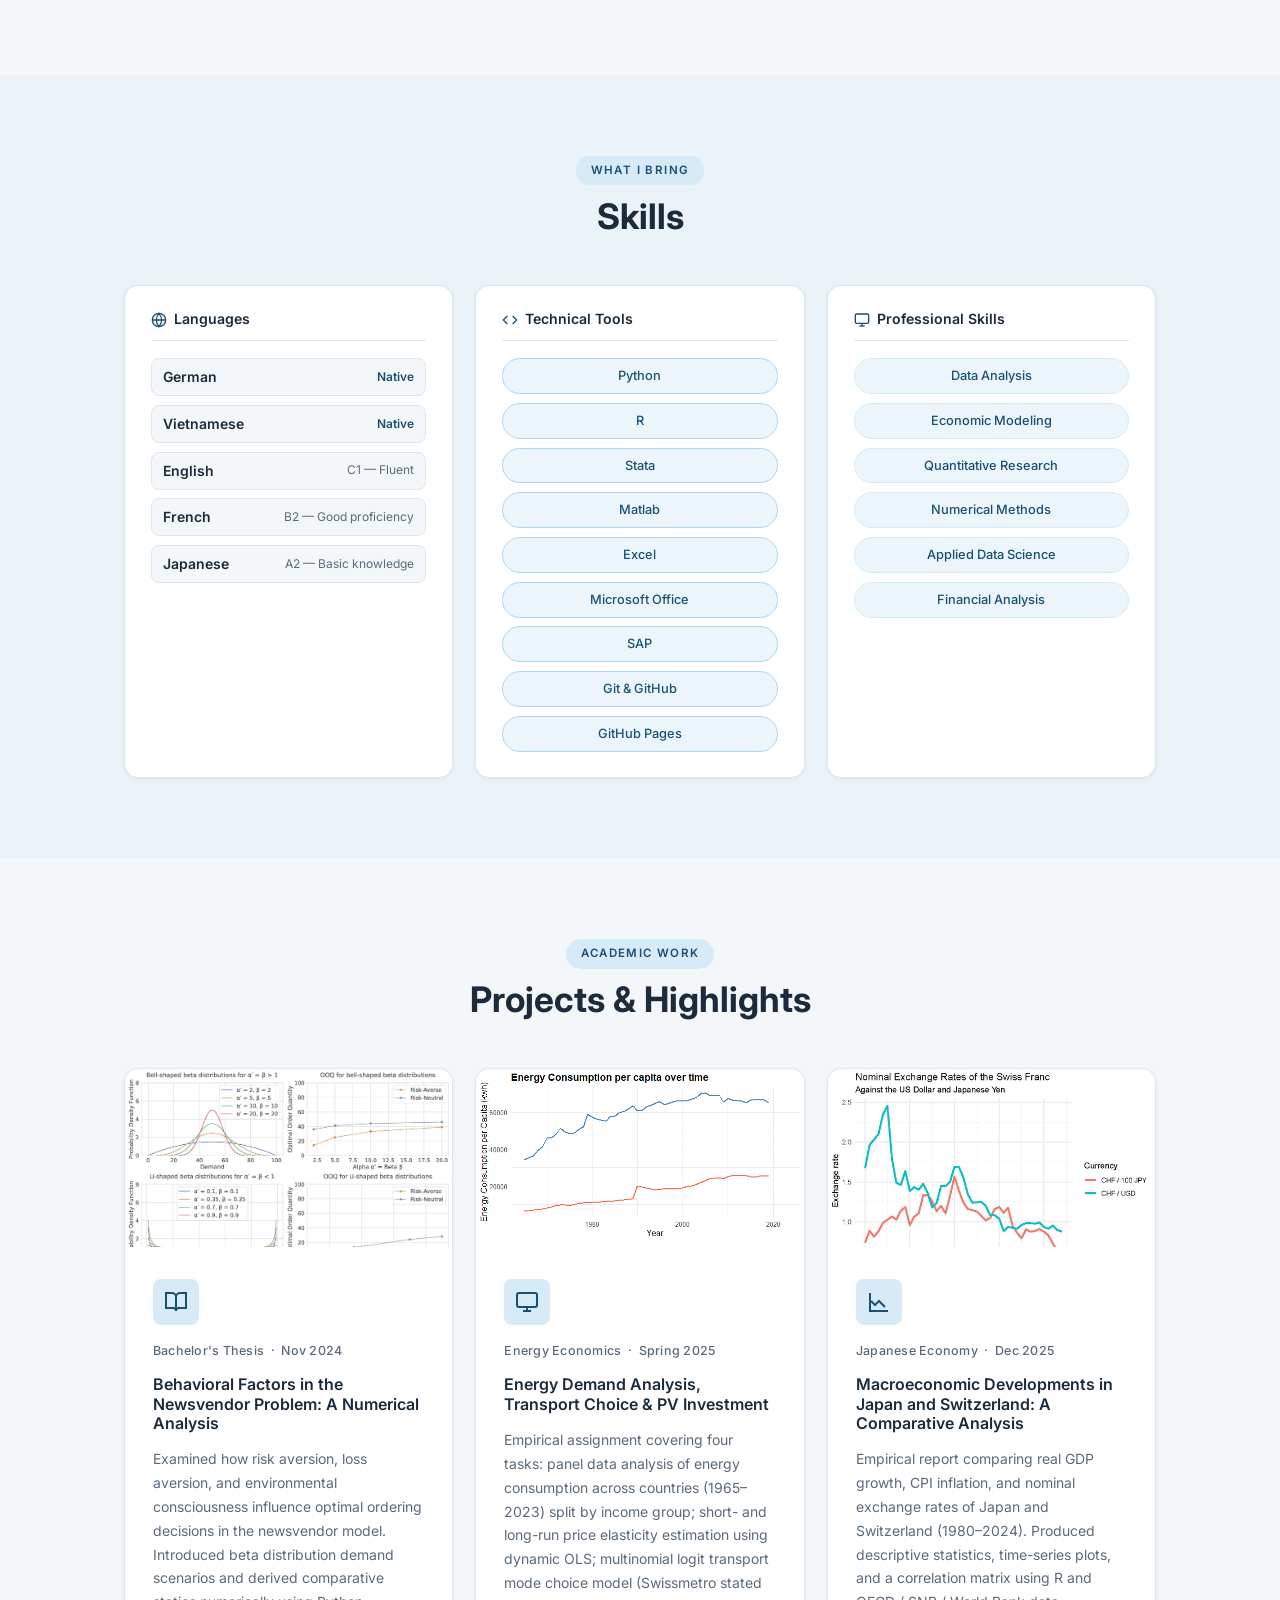
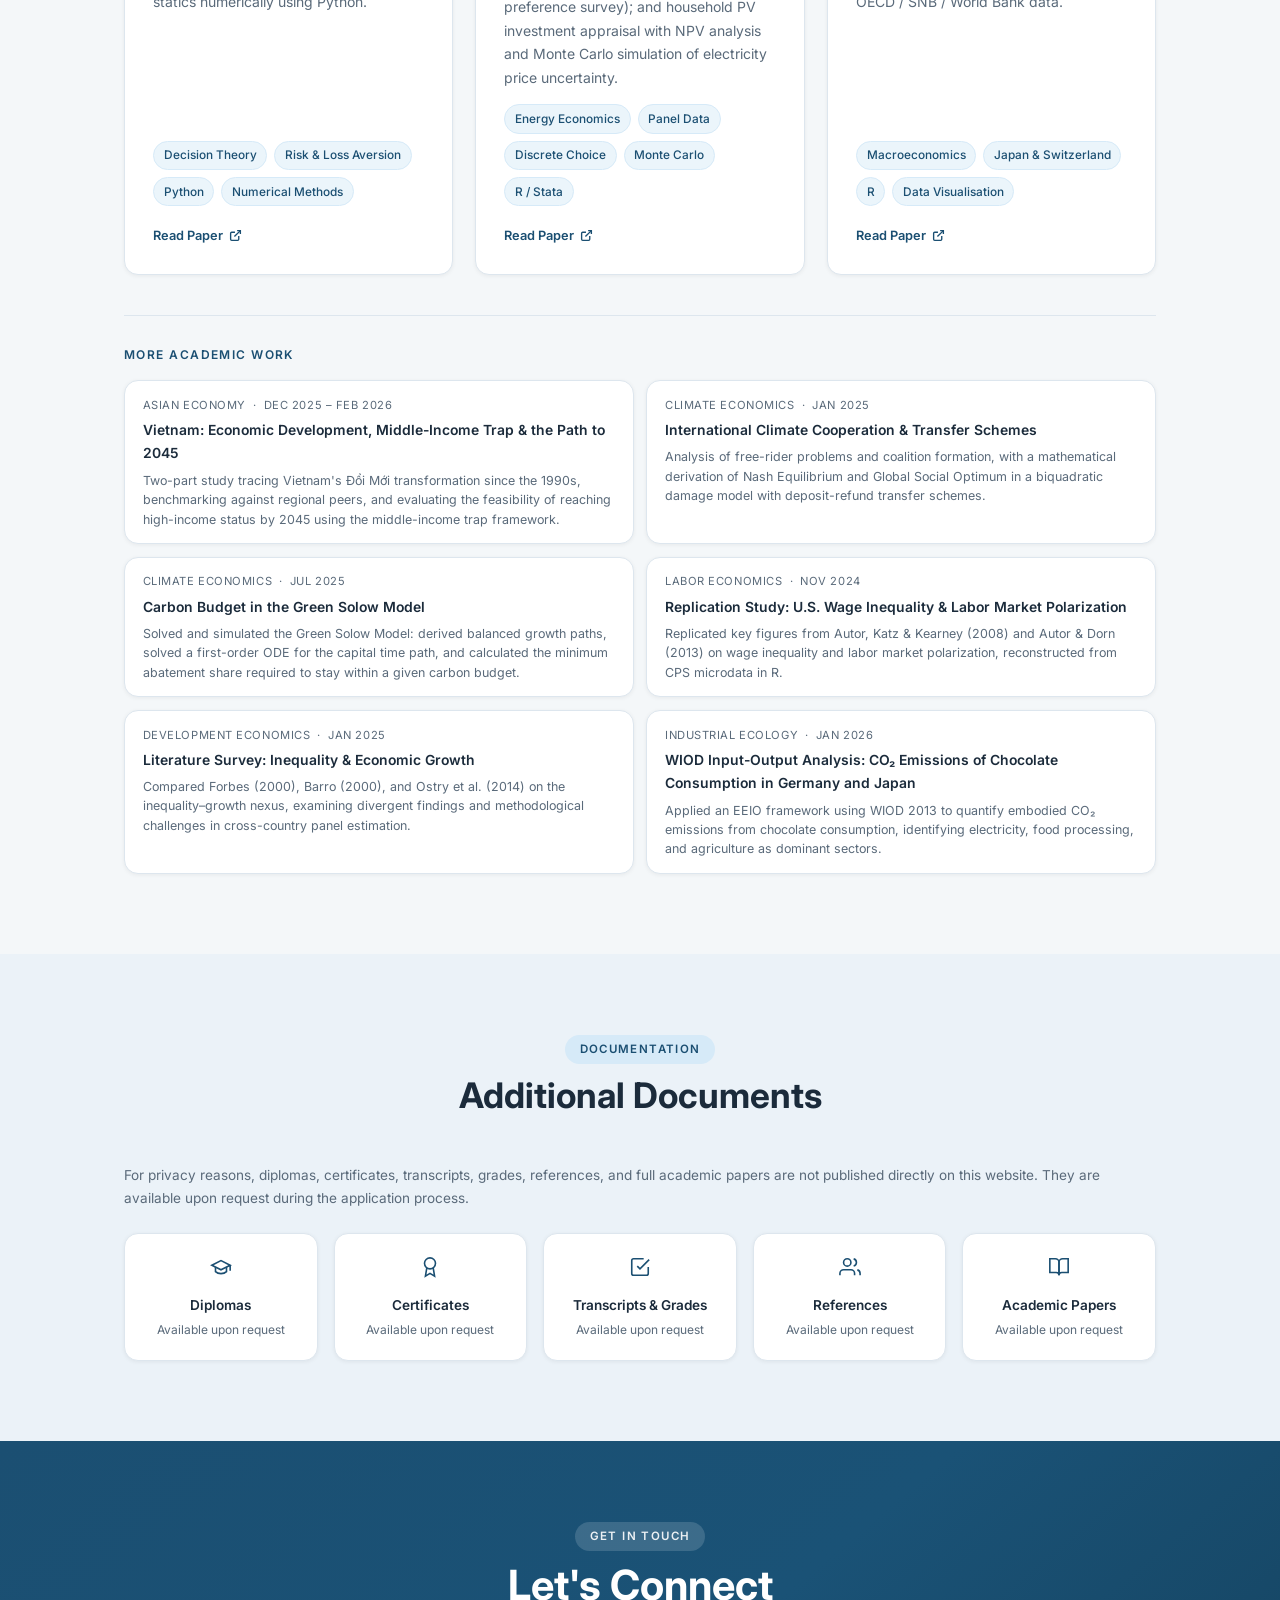
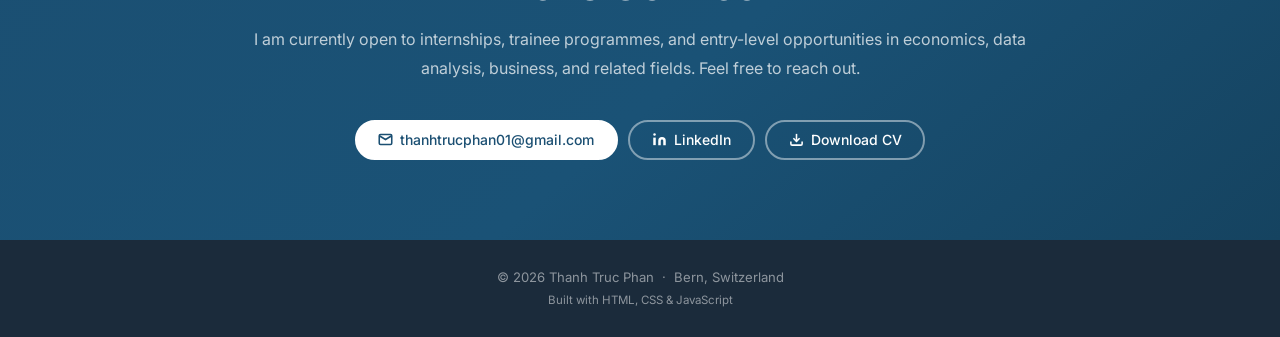
==== commit ae5028d6: "changes to opener" ====
--- a/en/index.html
+++ b/en/index.html
@@ -219,9 +219,10 @@
 
                 <div class="about-content">
                     <p class="reveal">
-                        Energetic and curious, I'm happiest when I'm on the move — whether on a Taekwondo mat,
-                        a mountain trail, or exploring a new city. I love spending time with friends and family,
-                        staying active, and capturing the world around me through my camera.
+                        I am an open, cheerful, and curious person who enjoys staying active — whether on the
+                        taekwondo mat, in the Alps, or while discovering new cities. I value genuine moments with
+                        friends and family and try to approach everyday life with positive energy and a smile.
+                        With my camera, I enjoy capturing special moments and the small details of life.
                     </p>
 
                     <div class="about-highlights reveal">
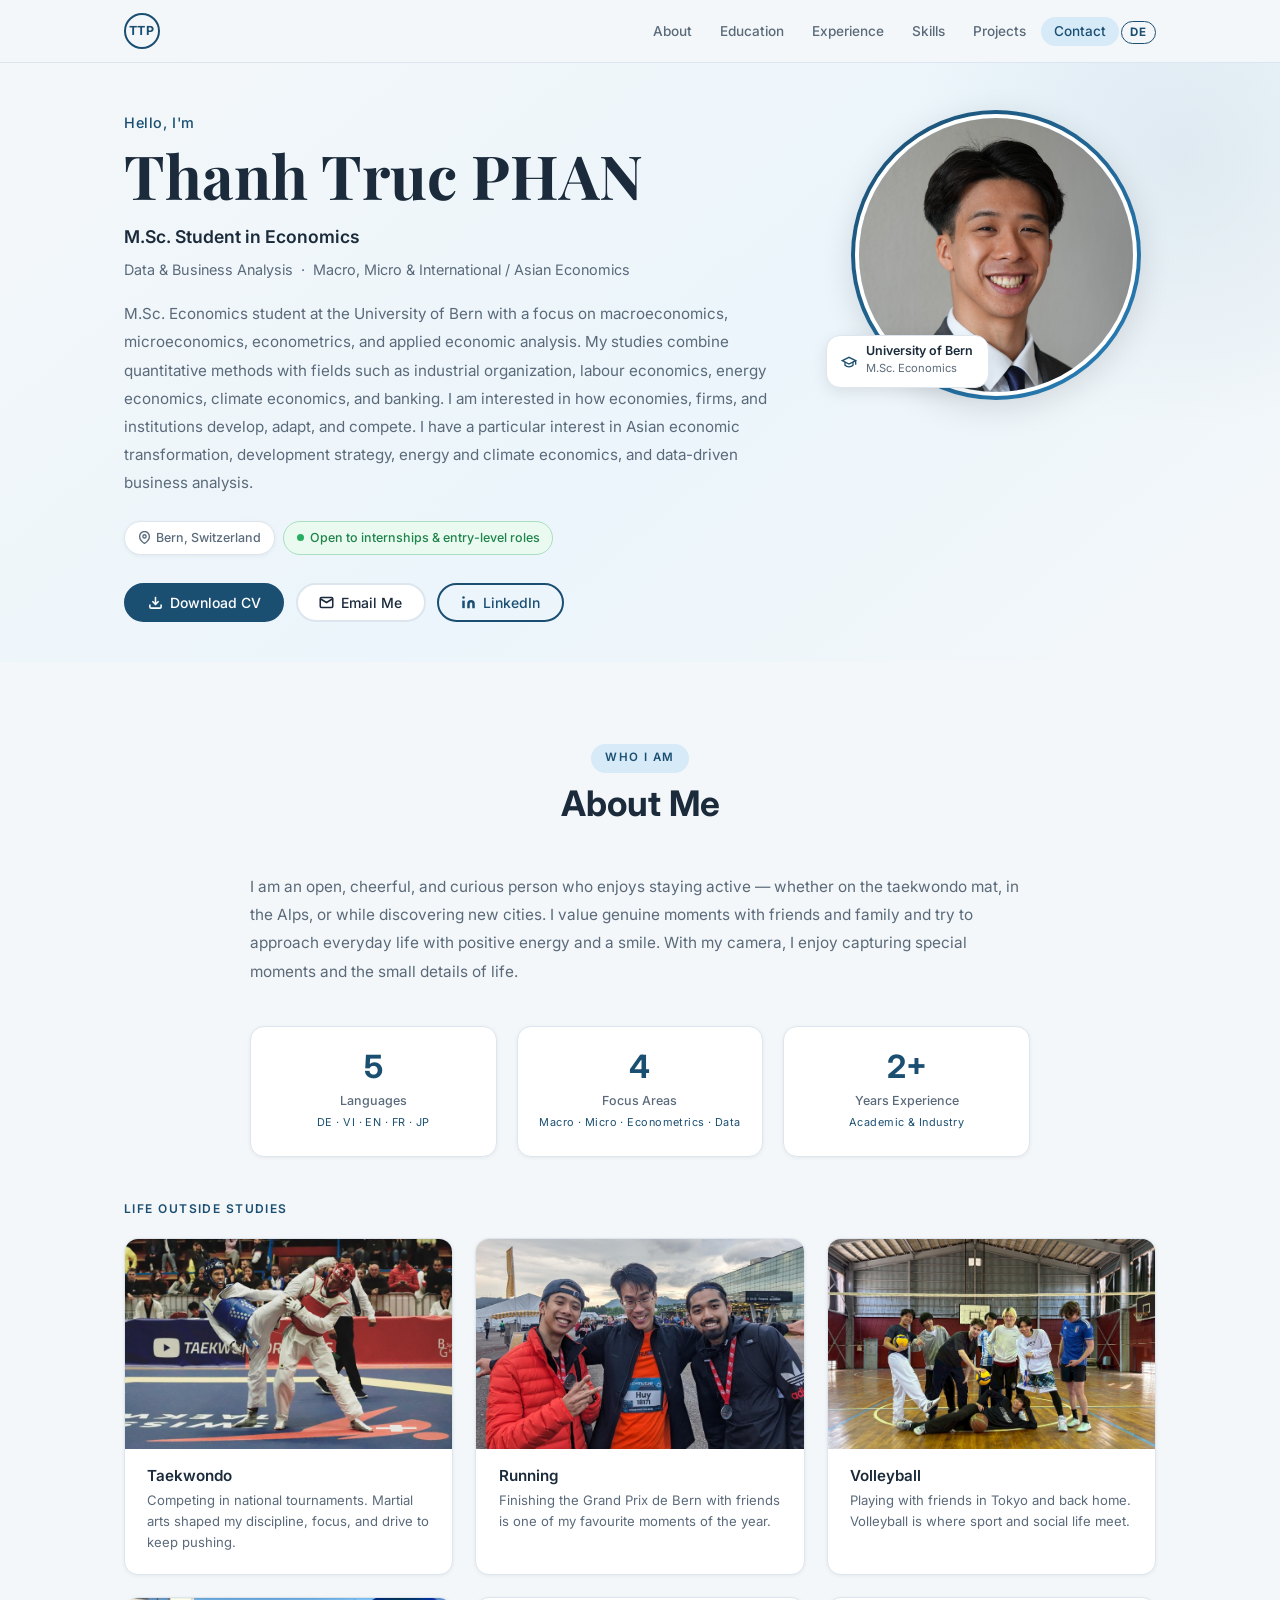
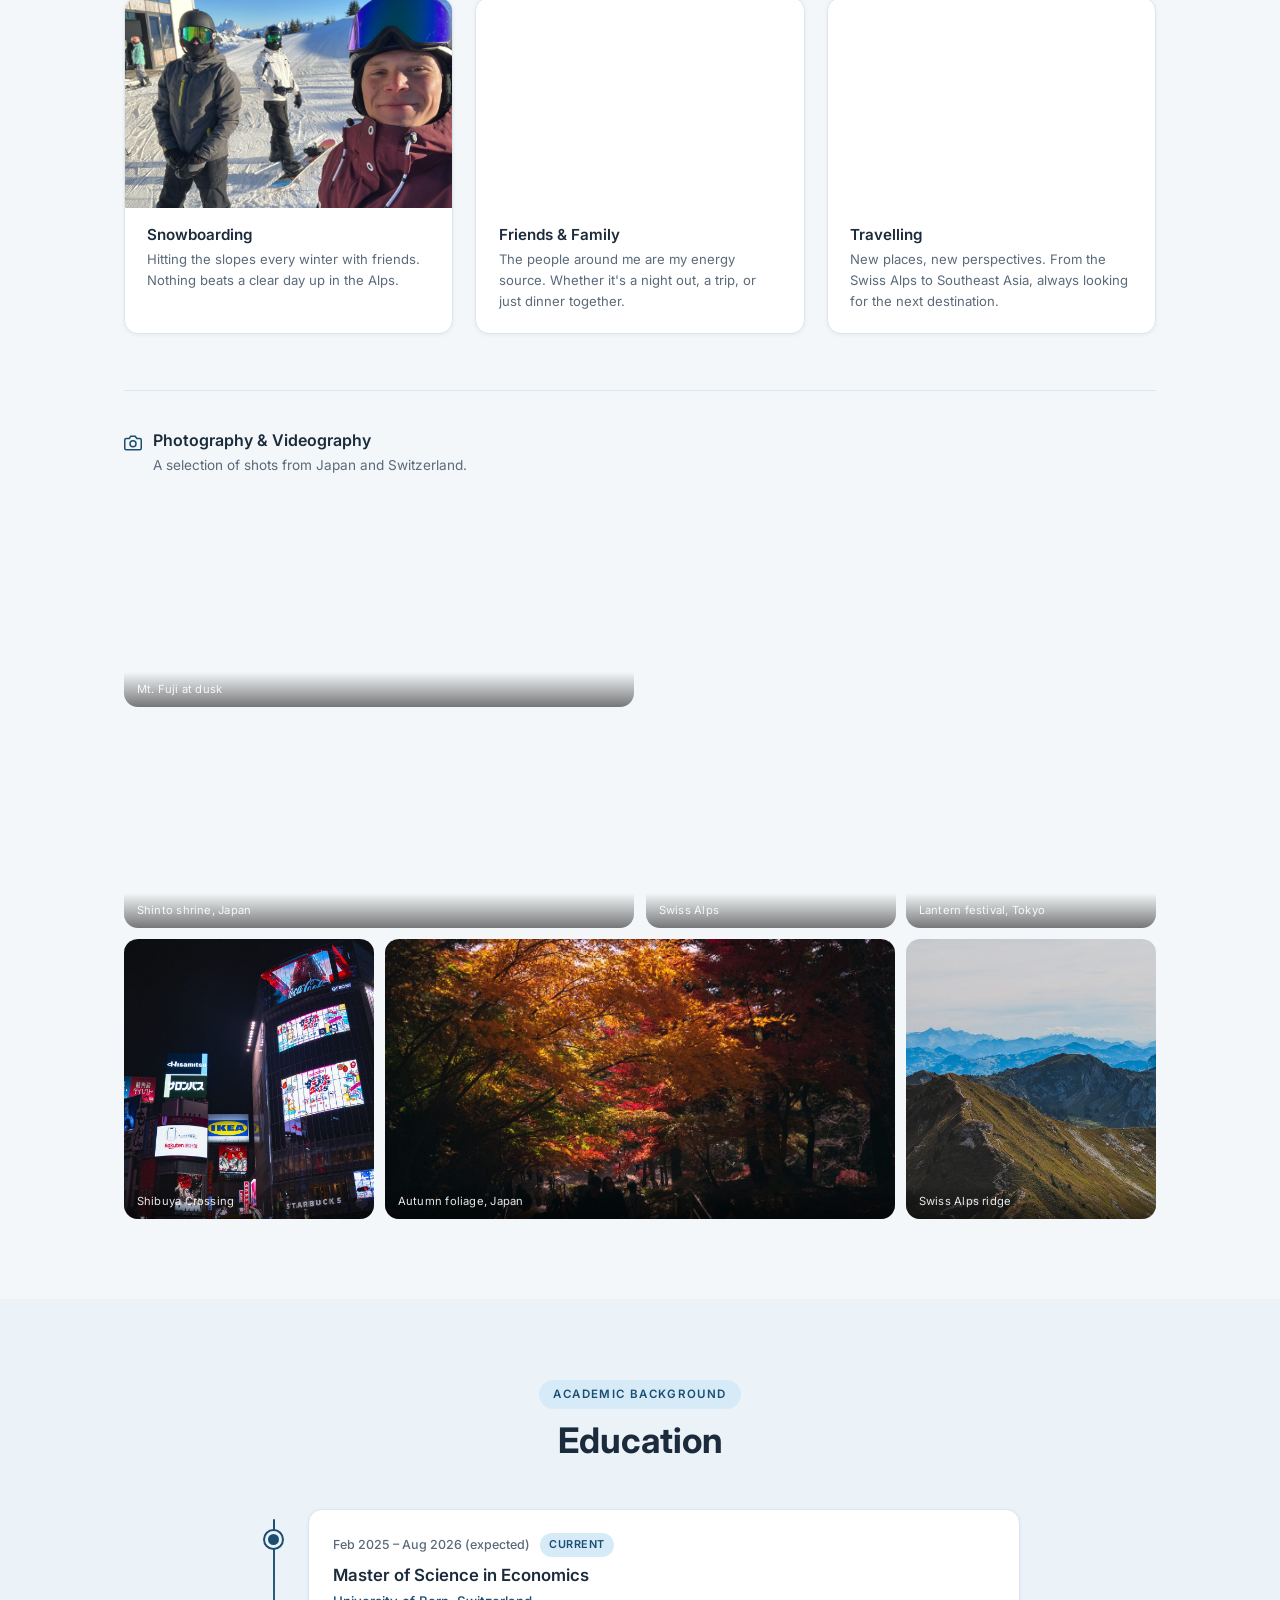
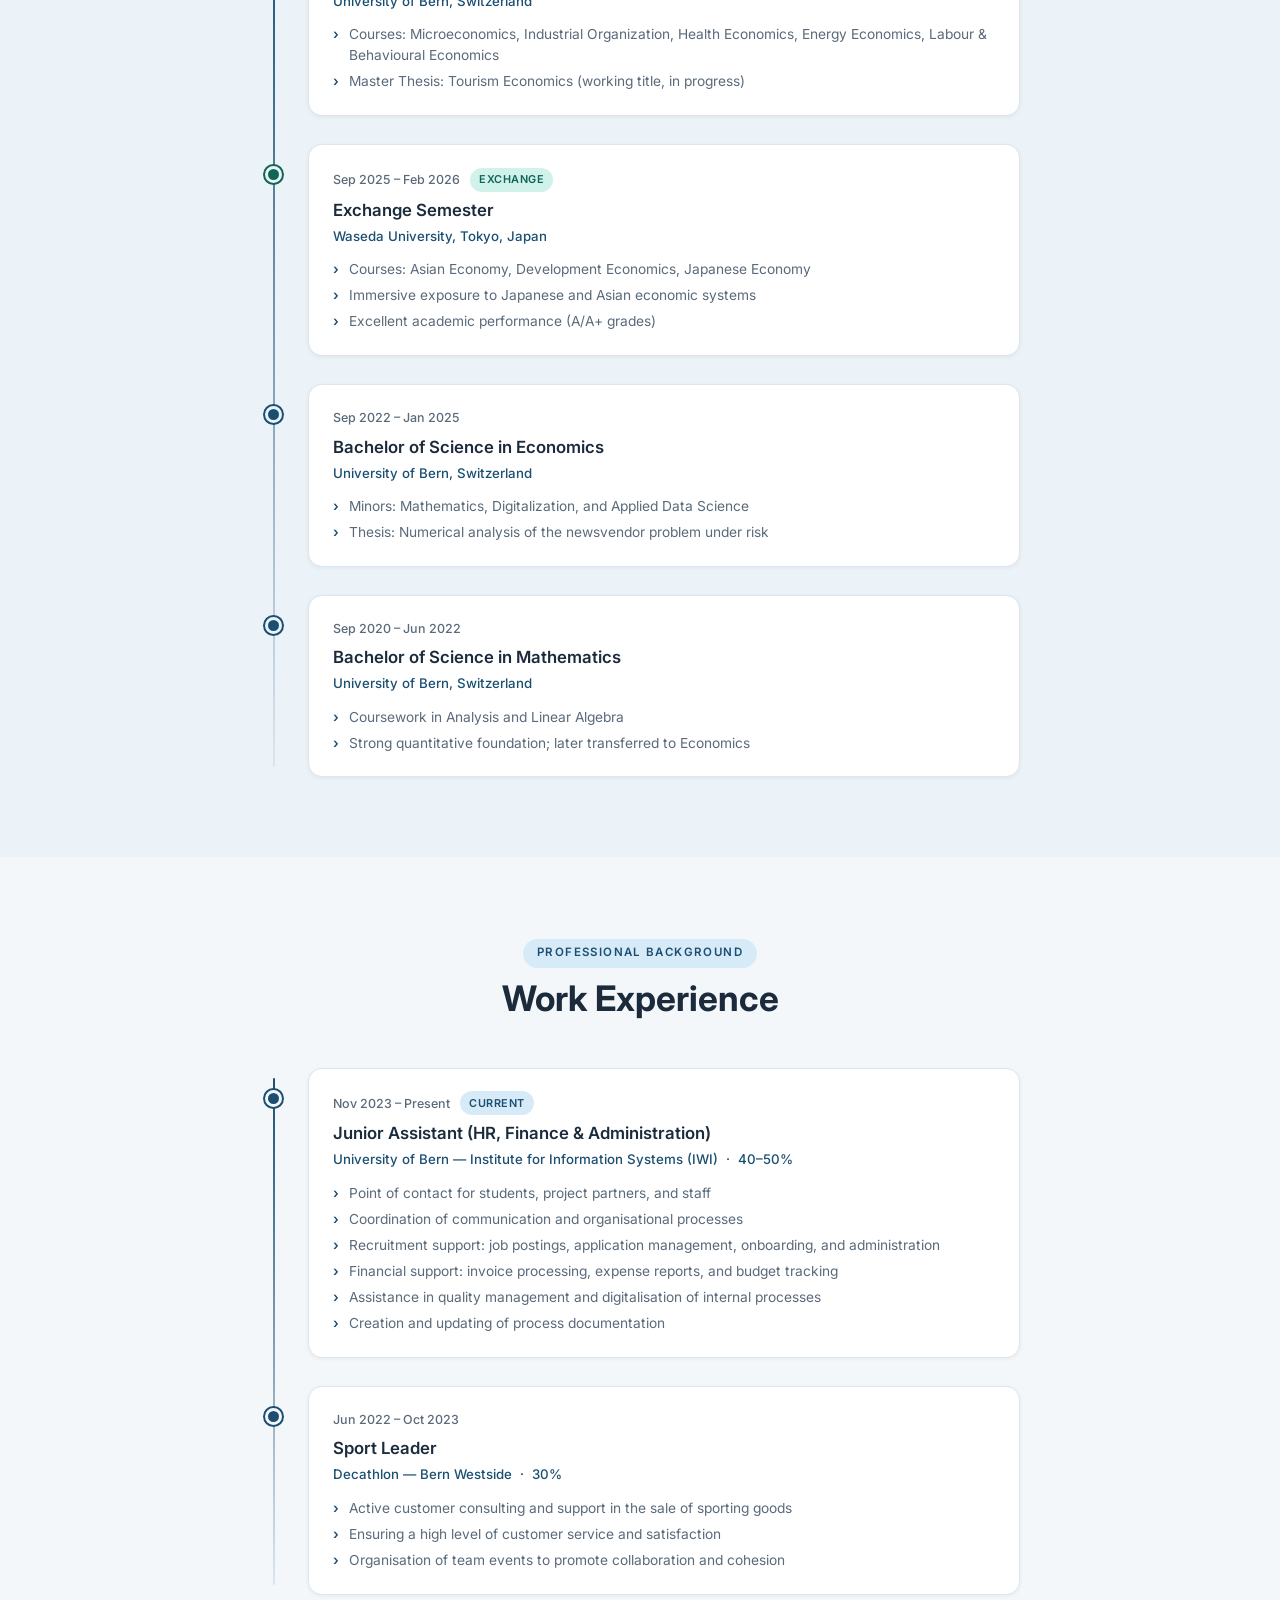
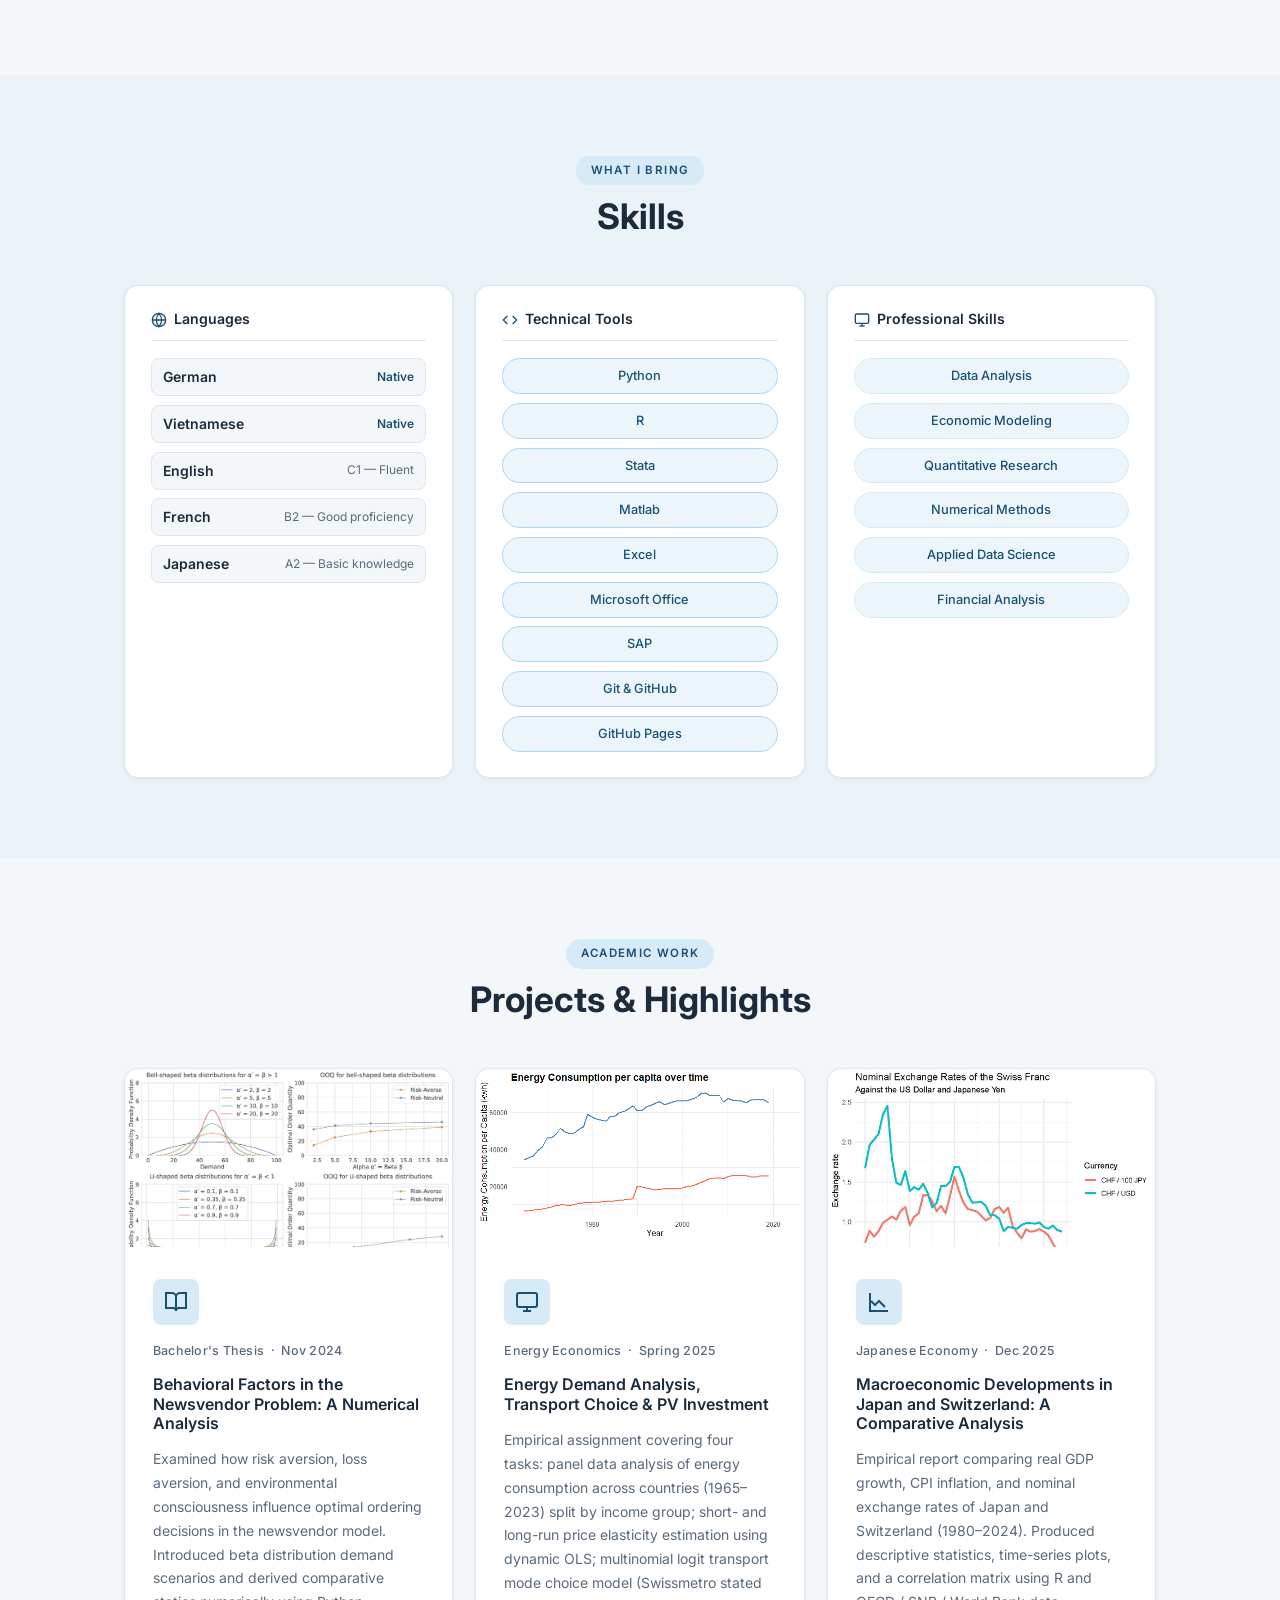
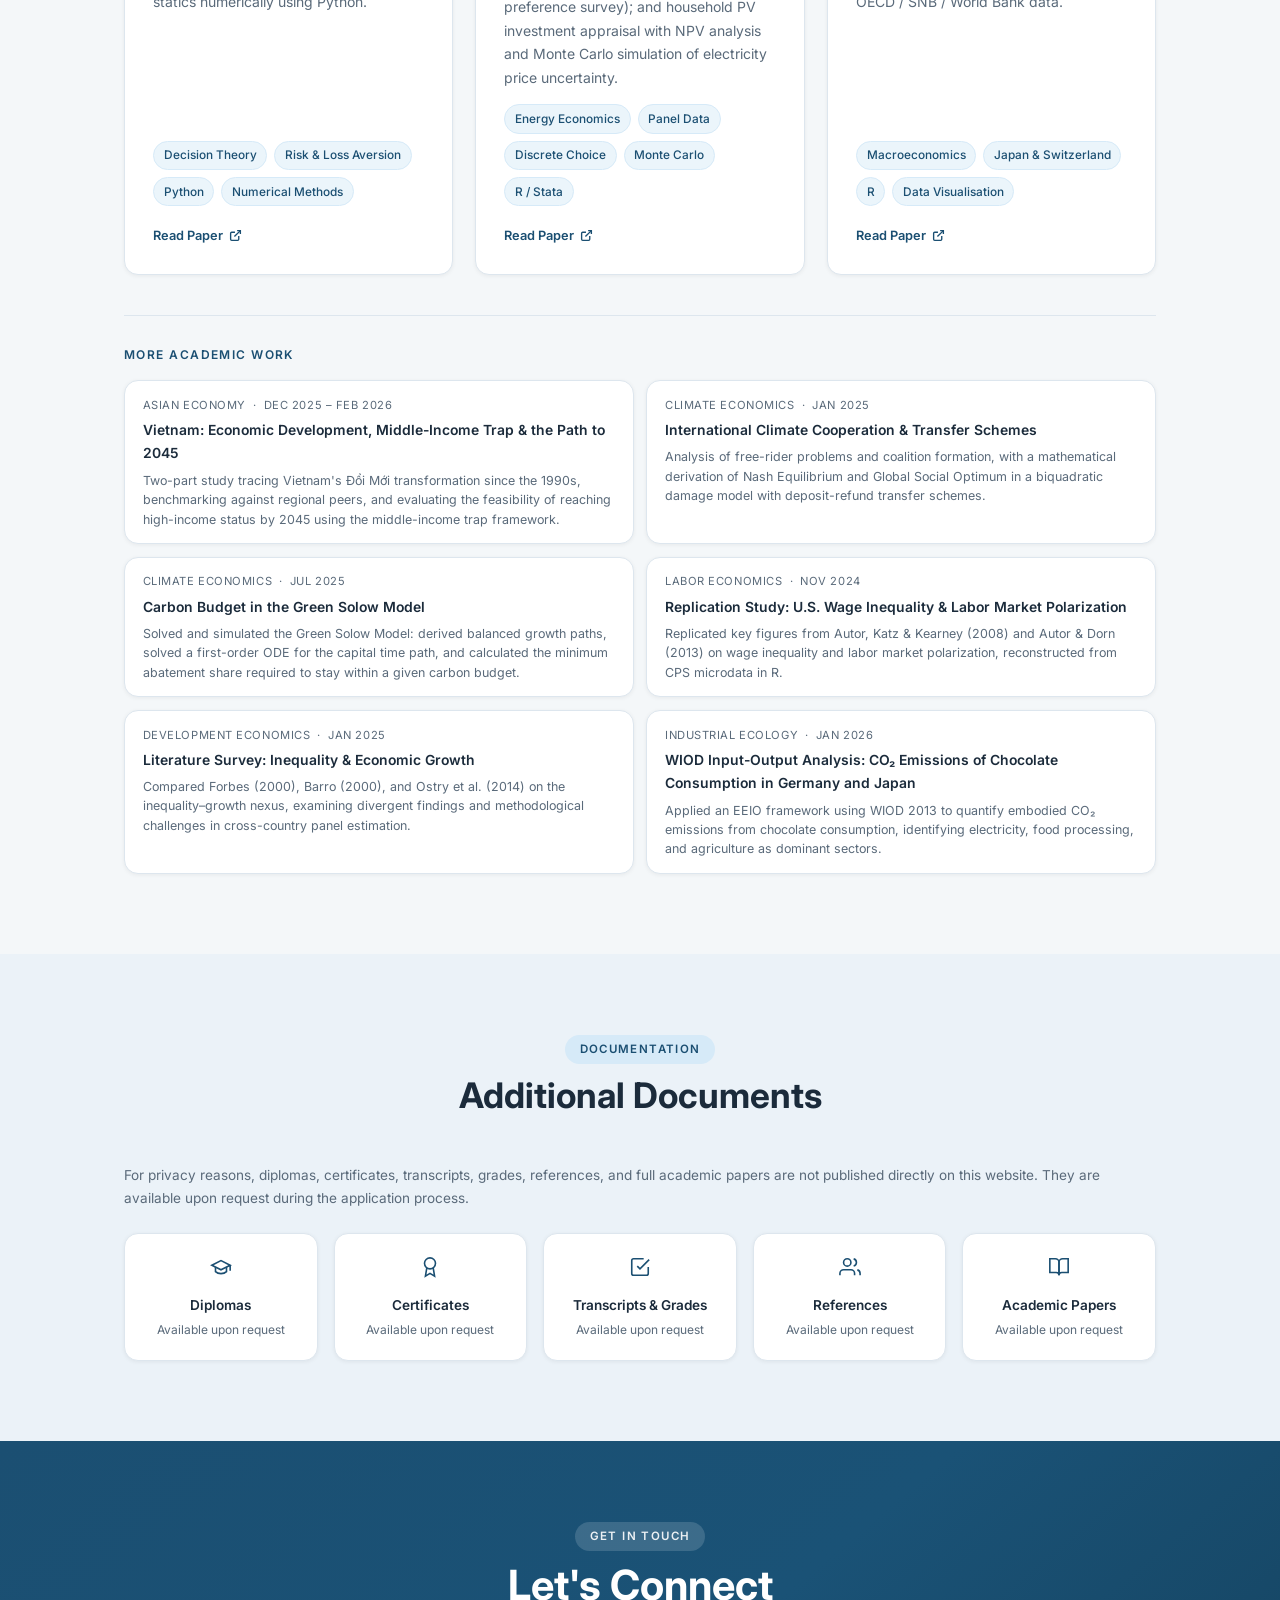
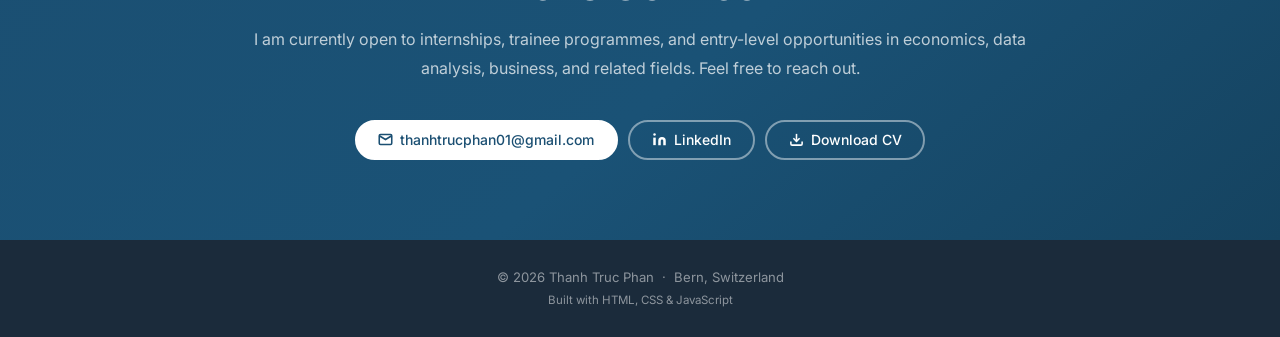
==== commit 96562f1e: "image viewer" ====
--- a/en/index.html
+++ b/en/index.html
@@ -864,6 +864,18 @@
         </div>
     </footer>
 
+    <!-- ================================================================
+         LIGHTBOX
+         ================================================================ -->
+    <div id="lightbox" class="lightbox" role="dialog" aria-modal="true"
+         aria-label="Photo viewer" aria-hidden="true">
+        <button class="lightbox-close" aria-label="Close">&times;</button>
+        <figure class="lightbox-figure">
+            <img id="lightboxImg" src="" alt="" class="lightbox-img">
+            <figcaption id="lightboxCaption" class="lightbox-caption"></figcaption>
+        </figure>
+    </div>
+
     <script src="/script.js"></script>
 </body>
 </html>
--- a/styles.css
+++ b/styles.css
@@ -1538,3 +1538,93 @@
         flex-wrap: wrap;
     }
 }
+
+
+/* ================================================================
+   17. LIGHTBOX
+   ================================================================ */
+
+/* Prevent page scroll while lightbox is open */
+body.lightbox-open { overflow: hidden; }
+
+/* Photo tiles are interactive — show zoom cursor */
+.photo-tile { cursor: zoom-in; }
+
+.lightbox {
+    position: fixed;
+    inset: 0;
+    z-index: 2000;
+    display: flex;
+    align-items: center;
+    justify-content: center;
+    padding: 1.5rem;
+    background: rgba(10, 20, 30, 0.88);
+    backdrop-filter: blur(6px);
+    -webkit-backdrop-filter: blur(6px);
+    /* Hidden by default — using visibility+opacity so transitions work */
+    opacity: 0;
+    visibility: hidden;
+    pointer-events: none;
+    transition: opacity 0.25s ease, visibility 0.25s ease;
+}
+
+.lightbox.open {
+    opacity: 1;
+    visibility: visible;
+    pointer-events: auto;
+}
+
+.lightbox-close {
+    position: fixed;
+    top: 1rem;
+    right: 1.25rem;
+    z-index: 2001;
+    width: 2.5rem;
+    height: 2.5rem;
+    border-radius: 50%;
+    border: 1.5px solid rgba(255, 255, 255, 0.4);
+    background: rgba(255, 255, 255, 0.12);
+    color: #fff;
+    font-size: 1.5rem;
+    line-height: 1;
+    cursor: pointer;
+    display: flex;
+    align-items: center;
+    justify-content: center;
+    transition: background 0.2s ease;
+    padding: 0;
+}
+
+.lightbox-close:hover     { background: rgba(255, 255, 255, 0.28); }
+.lightbox-close:focus-visible {
+    outline: 2px solid #fff;
+    outline-offset: 3px;
+}
+
+.lightbox-figure {
+    display: flex;
+    flex-direction: column;
+    align-items: center;
+    max-width: min(92vw, 1100px);
+    max-height: 92vh;
+    margin: 0;
+}
+
+.lightbox-img {
+    display: block;
+    max-width: 100%;
+    max-height: calc(92vh - 3rem);
+    width: auto;
+    height: auto;
+    object-fit: contain;
+    border-radius: var(--radius-md);
+    box-shadow: 0 24px 64px rgba(0, 0, 0, 0.6);
+}
+
+.lightbox-caption {
+    margin-top: 0.75rem;
+    color: rgba(255, 255, 255, 0.8);
+    font-size: 0.82rem;
+    letter-spacing: 0.03em;
+    text-align: center;
+}
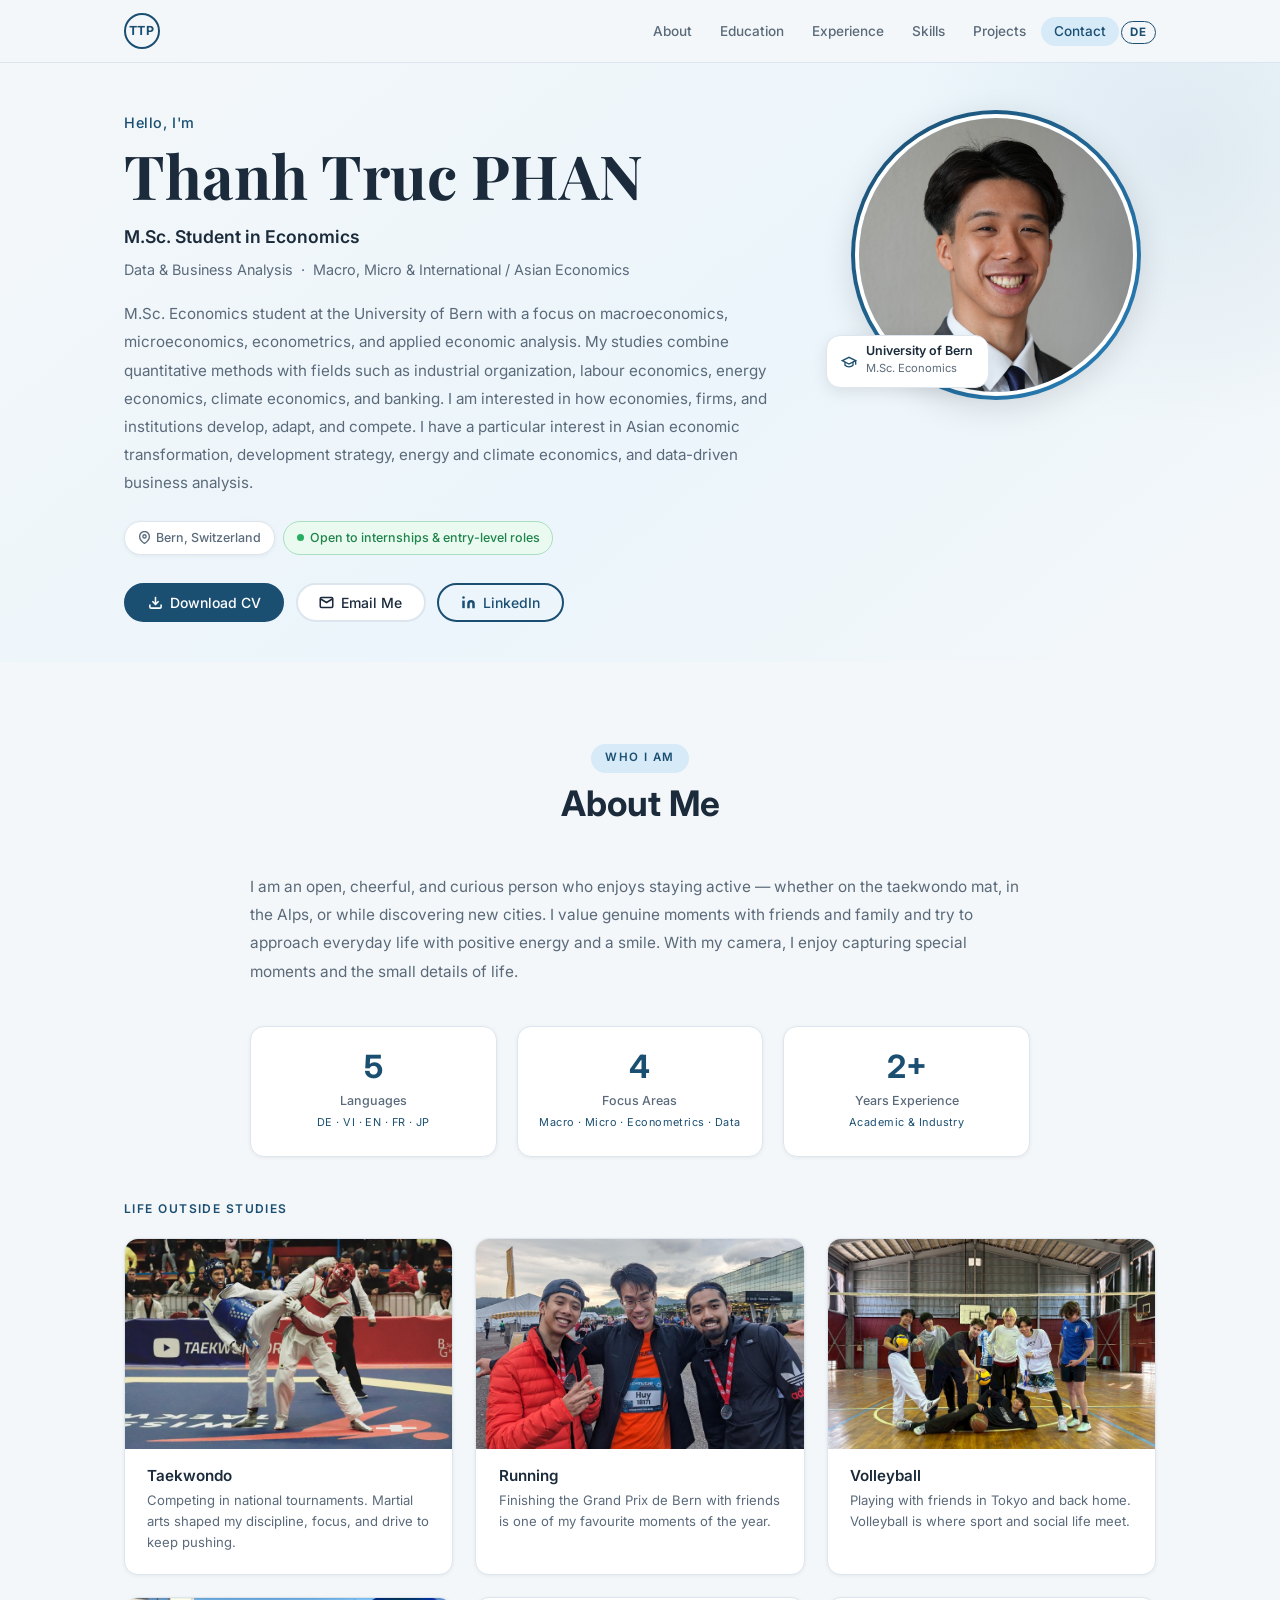
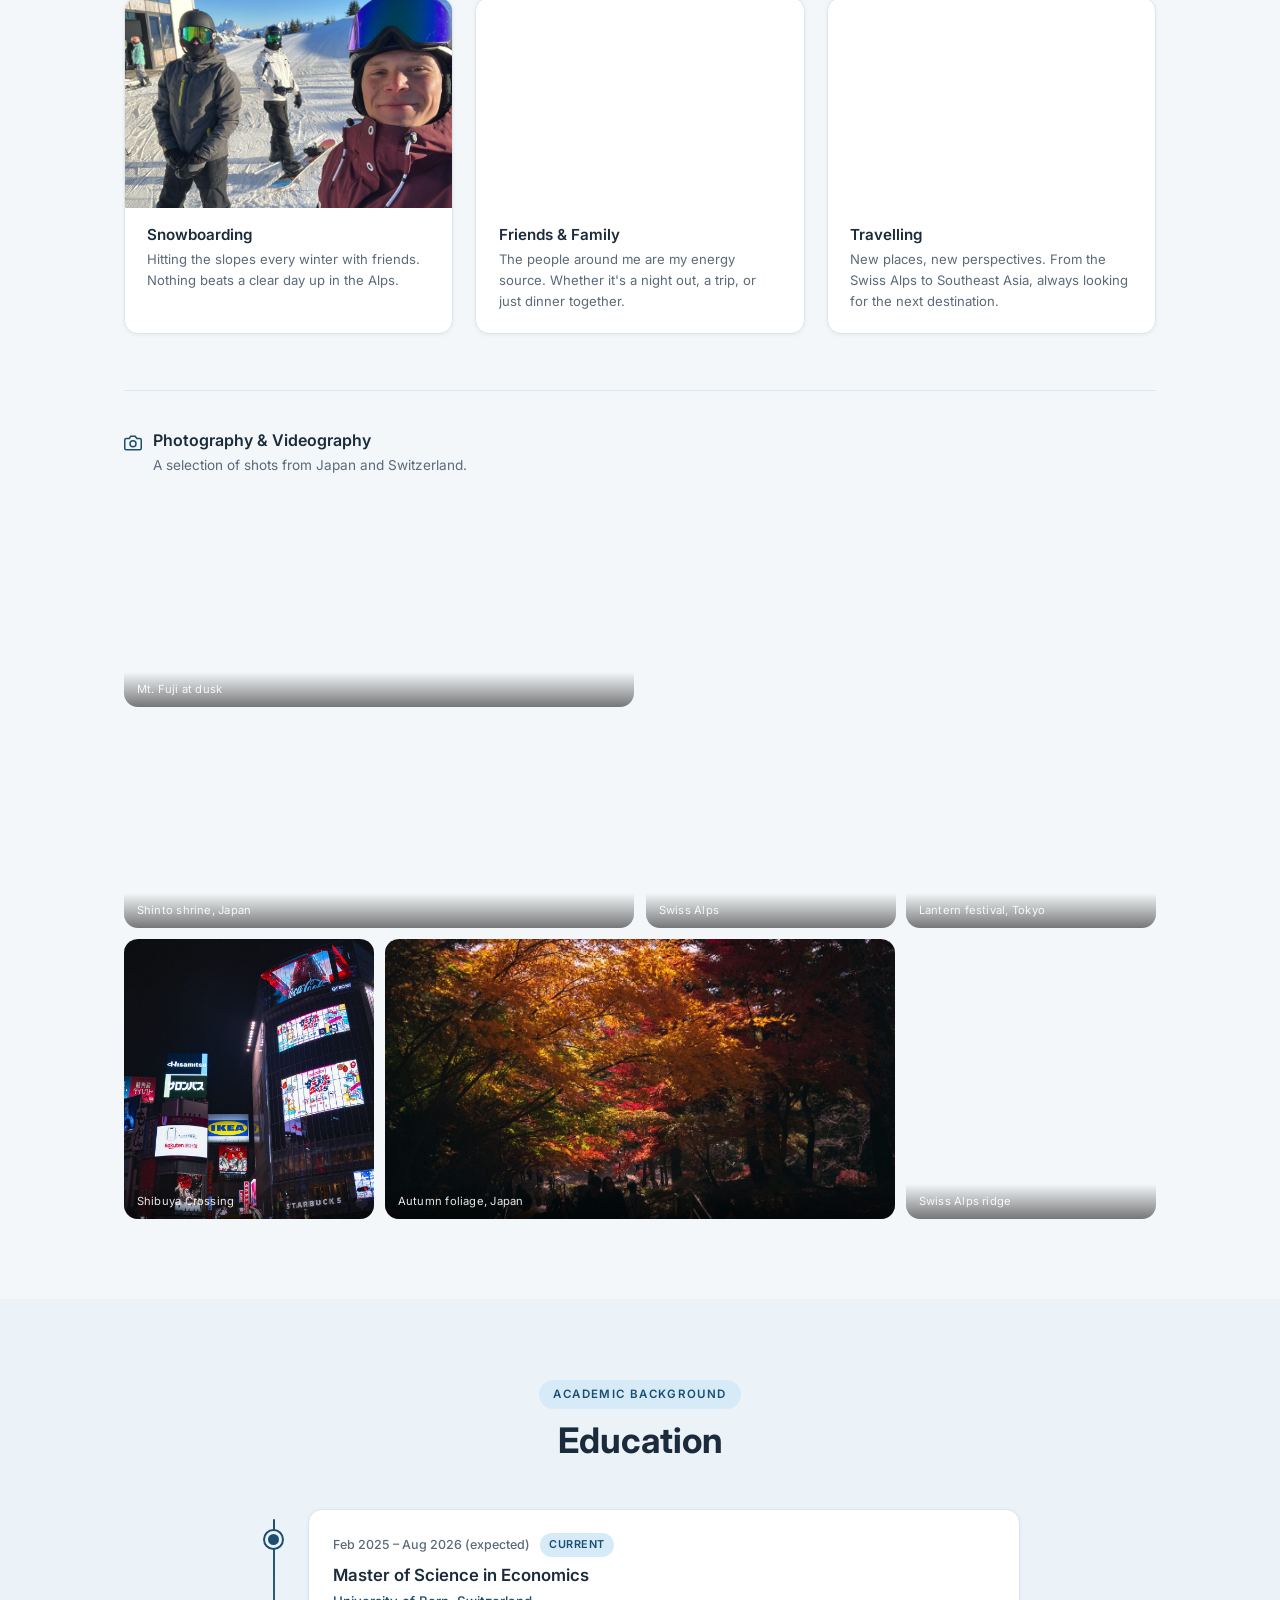
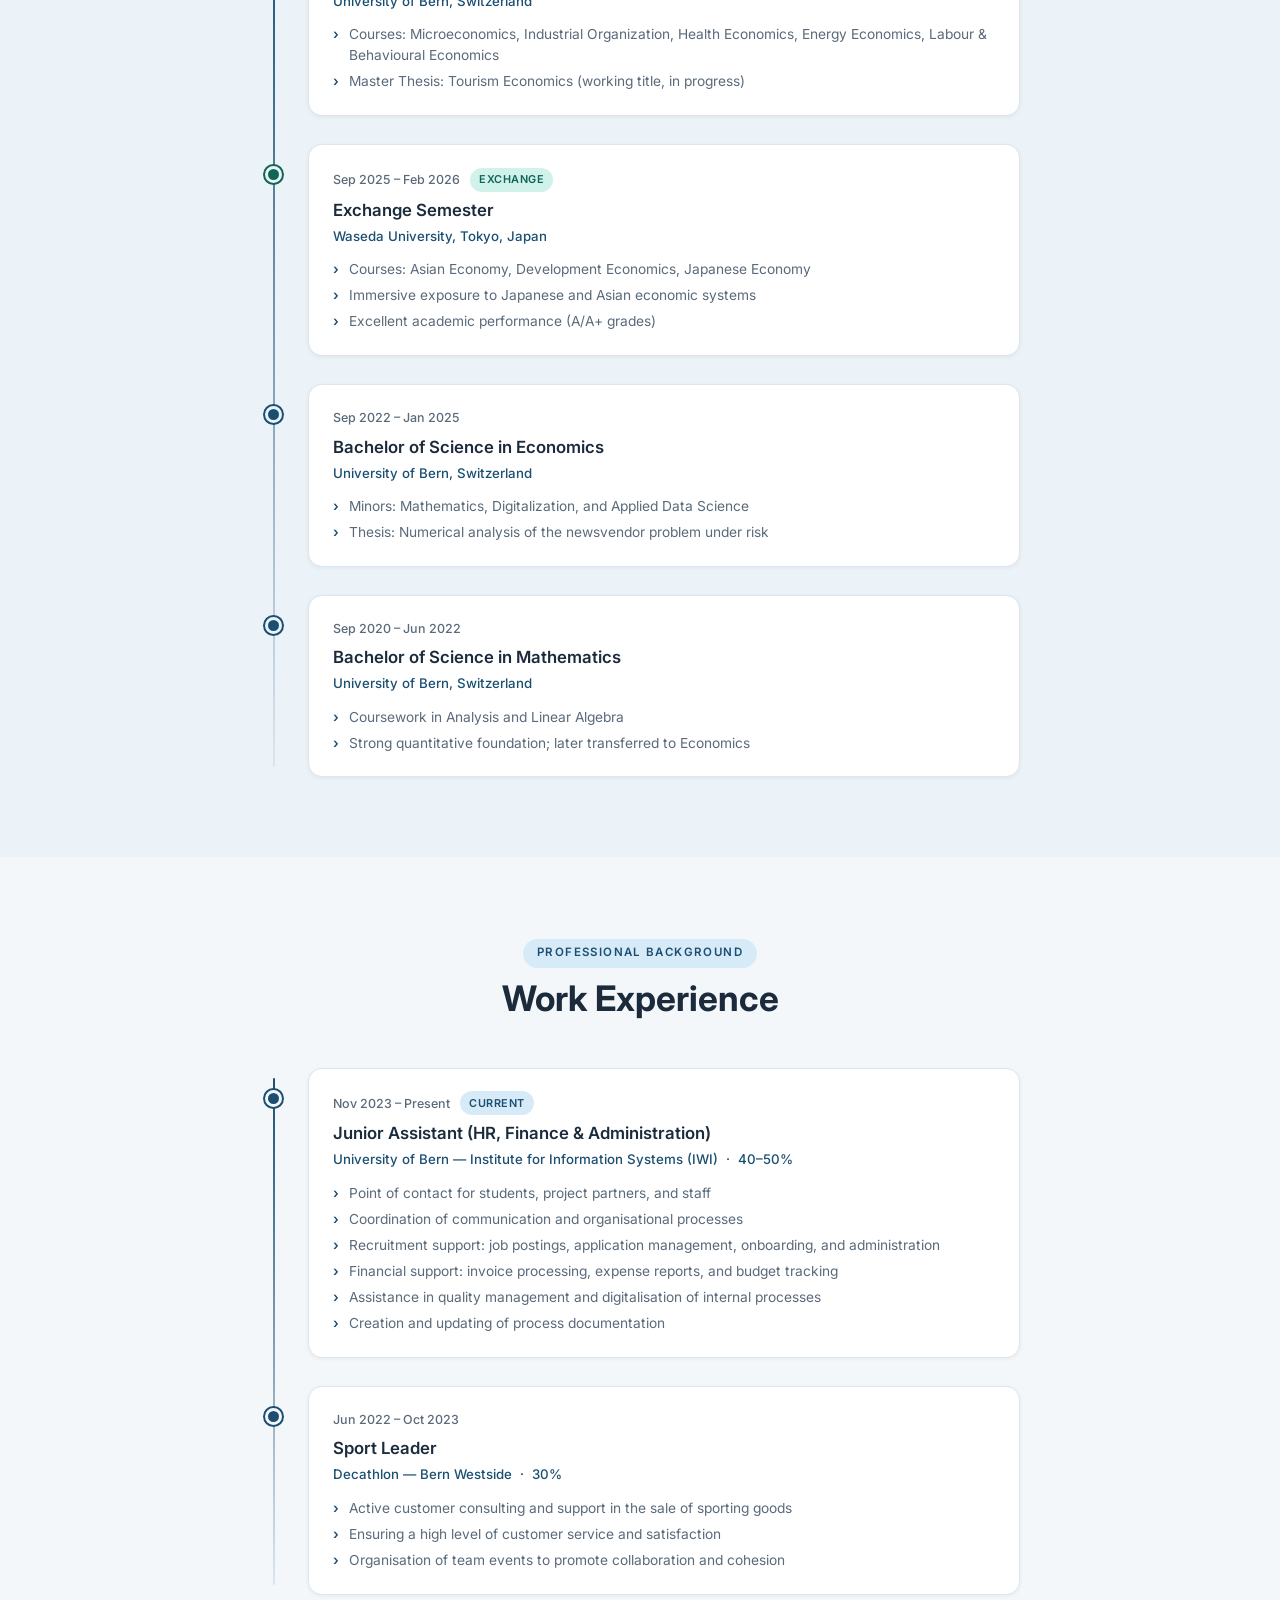
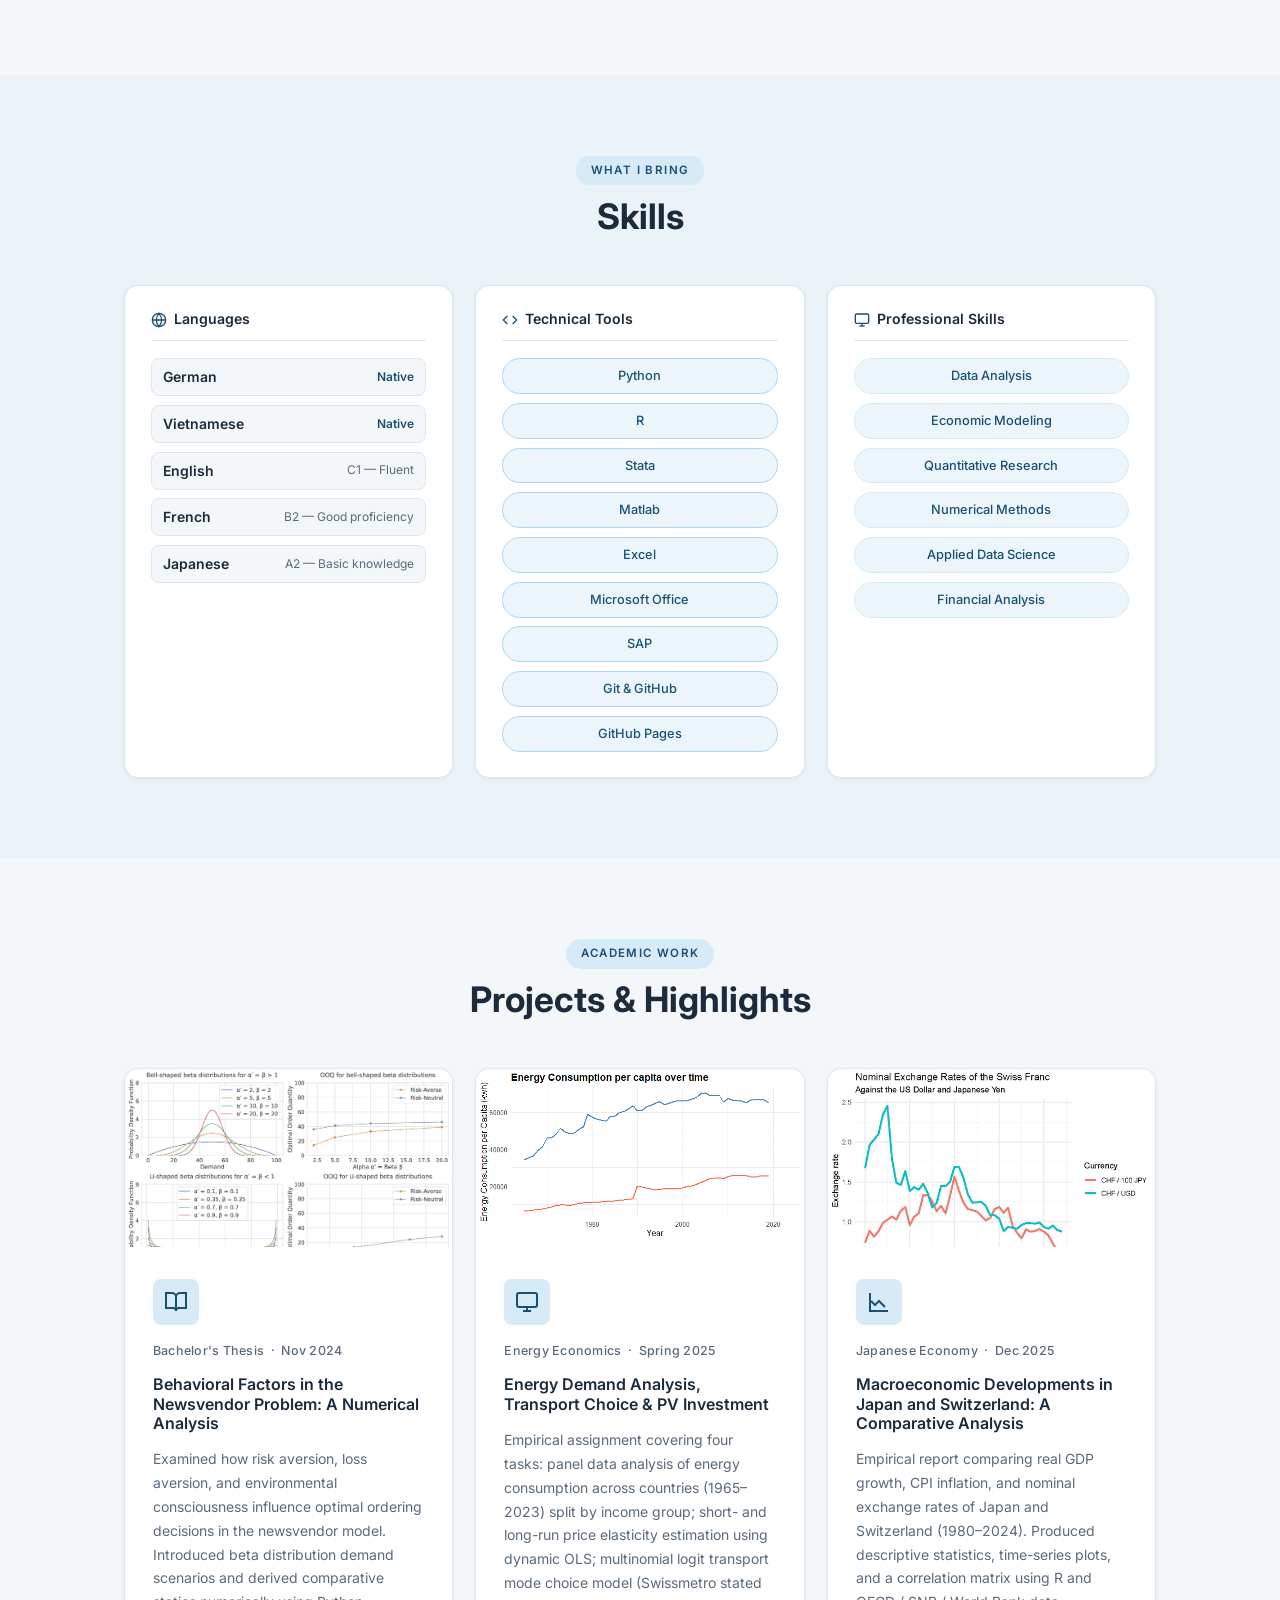
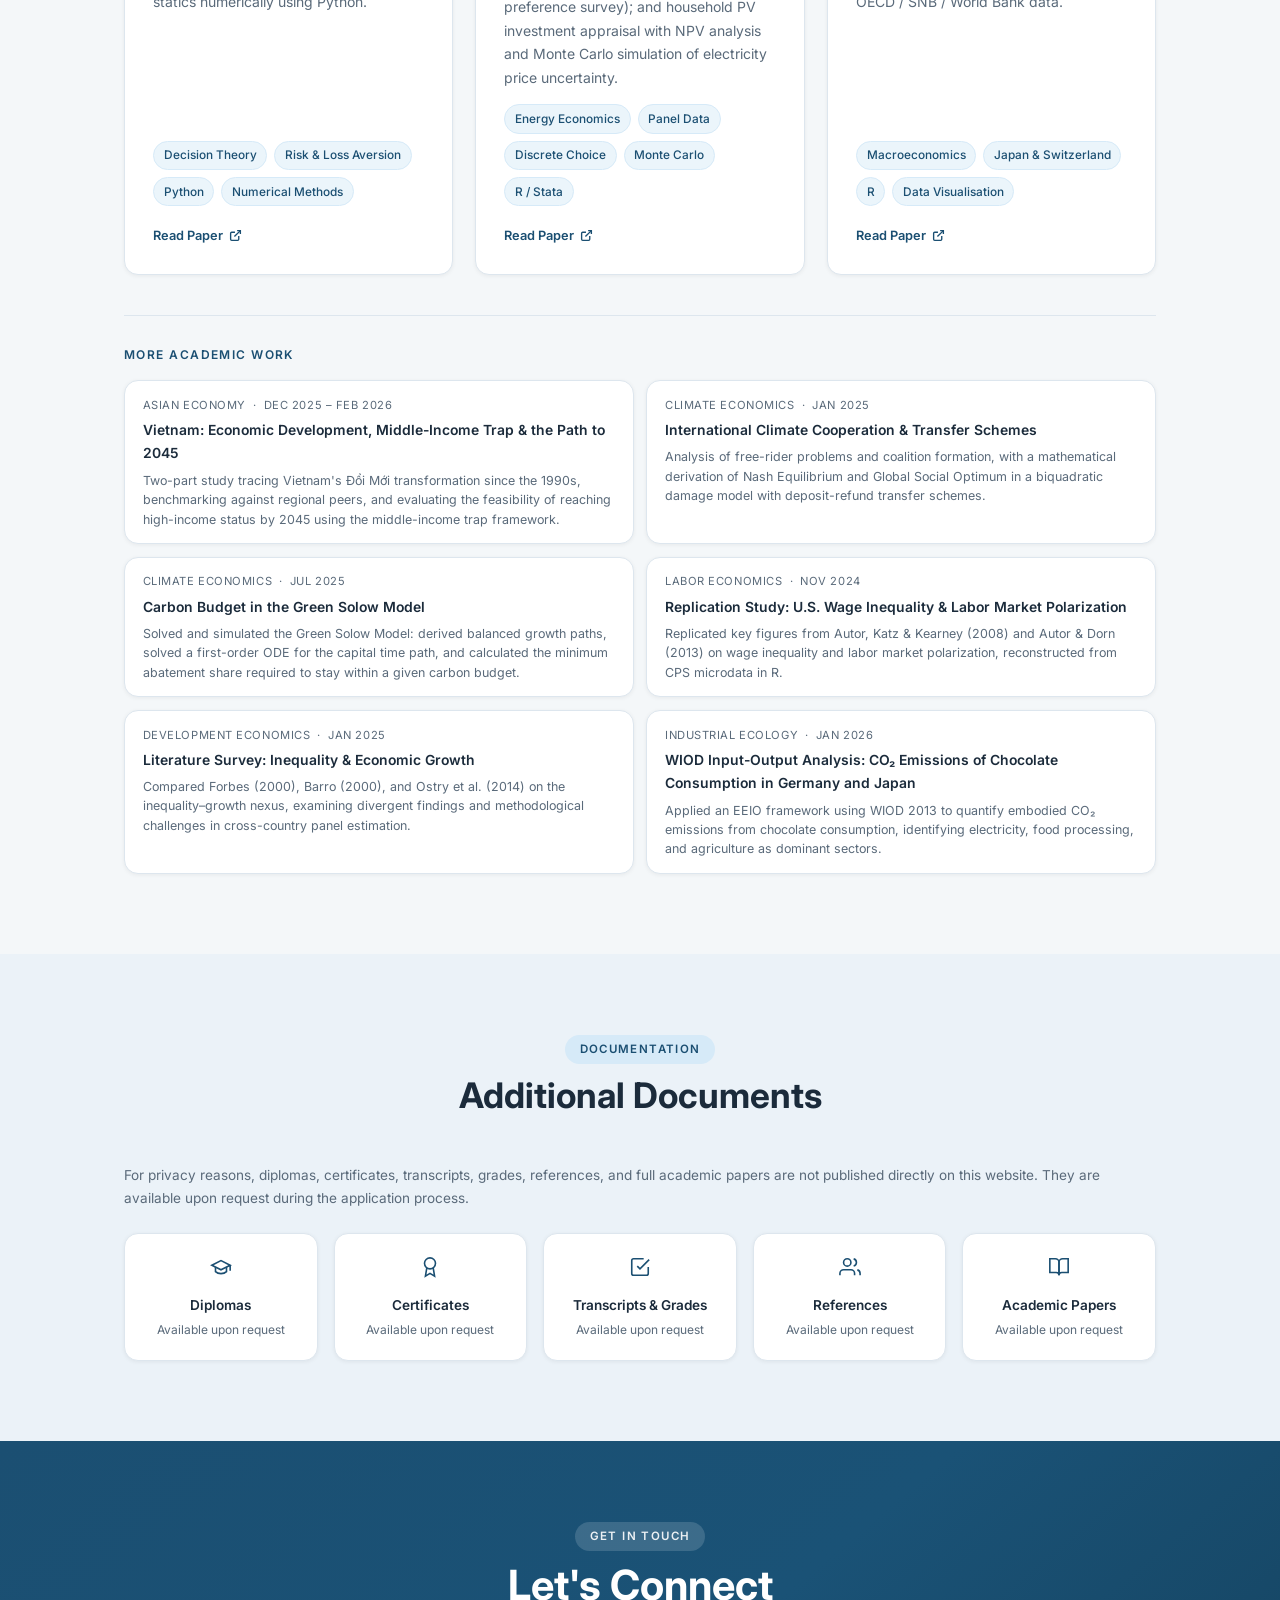
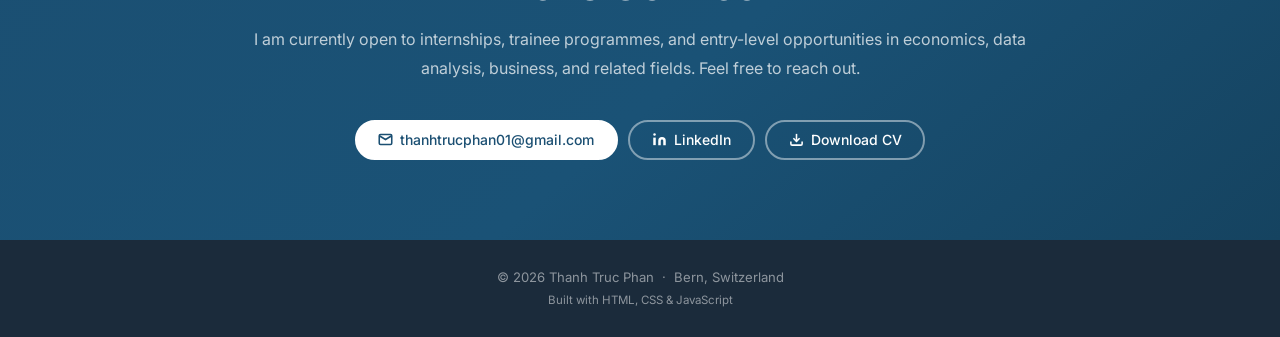
==== commit 2e52517b: "picutre optimization" ====
--- a/en/index.html
+++ b/en/index.html
@@ -323,7 +323,7 @@
                     </div>
                     <div class="photo-strip reveal">
                         <figure class="photo-tile">
-                            <img src="/assets/pictures/Fuji_.jpg" alt="Mt. Fuji silhouette at dusk, Shonan coast" loading="lazy" decoding="async">
+                            <img src="/assets/pictures/Fuji_.jpg" data-full="/assets/pictures/Fuji_-full.jpg" alt="Mt. Fuji silhouette at dusk, Shonan coast" loading="lazy" decoding="async">
                             <figcaption>Mt. Fuji at dusk</figcaption>
                         </figure>
                         <figure class="photo-tile">
@@ -335,7 +335,7 @@
                             <figcaption>Lantern festival, Tokyo</figcaption>
                         </figure>
                         <figure class="photo-tile">
-                            <img src="/assets/pictures/Shrine.jpg" alt="Japanese shrine with torii gate and autumn foliage" loading="lazy" decoding="async">
+                            <img src="/assets/pictures/Shrine.jpg" data-full="/assets/pictures/Shrine-full.jpg" alt="Japanese shrine with torii gate and autumn foliage" loading="lazy" decoding="async">
                             <figcaption>Shinto shrine, Japan</figcaption>
                         </figure>
                         <figure class="photo-tile">
@@ -343,7 +343,7 @@
                             <figcaption>Shibuya Crossing</figcaption>
                         </figure>
                         <figure class="photo-tile">
-                            <img src="/assets/pictures/Autumn%20Foliage.jpg" alt="Autumn foliage tunnel in Japan" loading="lazy" decoding="async">
+                            <img src="/assets/pictures/Autumn%20Foliage.jpg" data-full="/assets/pictures/Autumn-Foliage-full.jpg" alt="Autumn foliage tunnel in Japan" loading="lazy" decoding="async">
                             <figcaption>Autumn foliage, Japan</figcaption>
                         </figure>
                         <figure class="photo-tile">
--- a/styles.css
+++ b/styles.css
@@ -814,8 +814,6 @@
 }
 
 .skill-badge:hover {
-    background-color: var(--color-accent);
-    color: #fff;
     border-color: var(--color-accent);
 }
 
@@ -827,8 +825,6 @@
 }
 
 .skill-badge-tech:hover {
-    background-color: #1A5276;
-    color: #fff;
     border-color: #1A5276;
 }
 
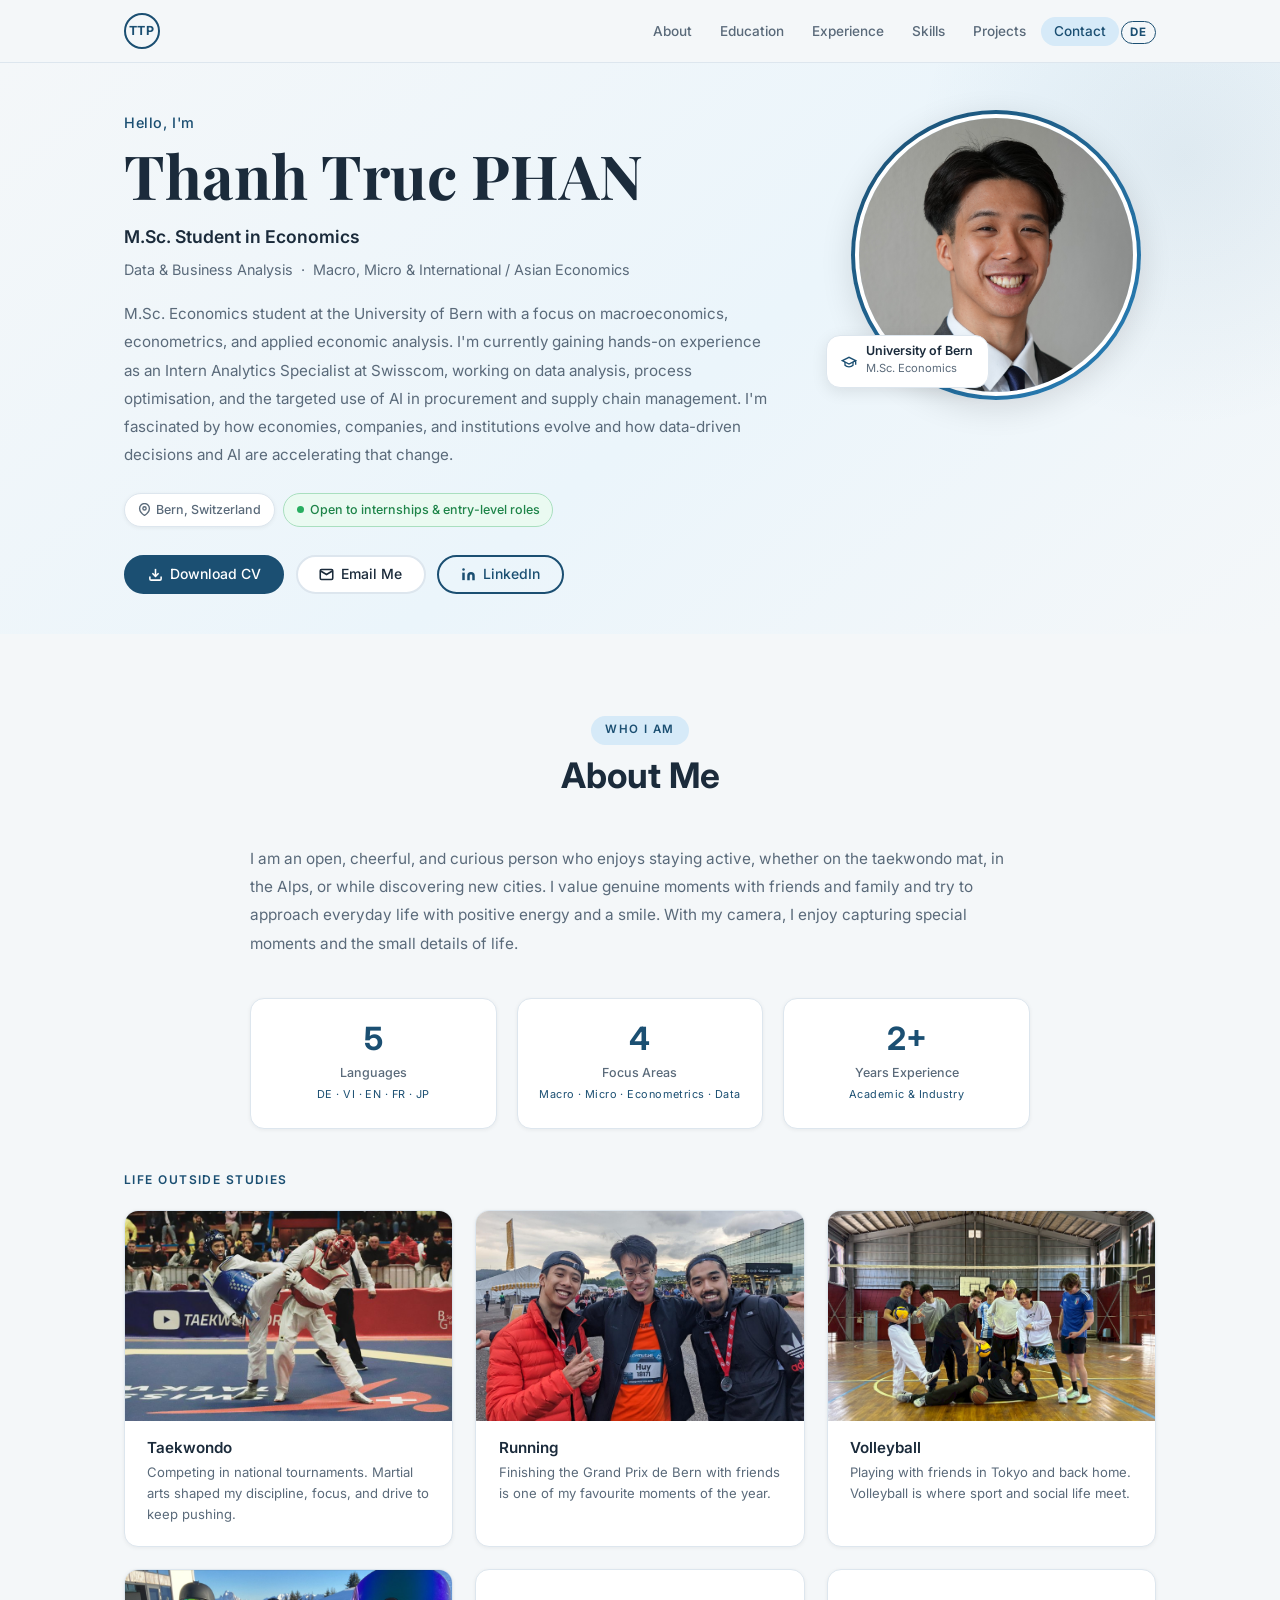
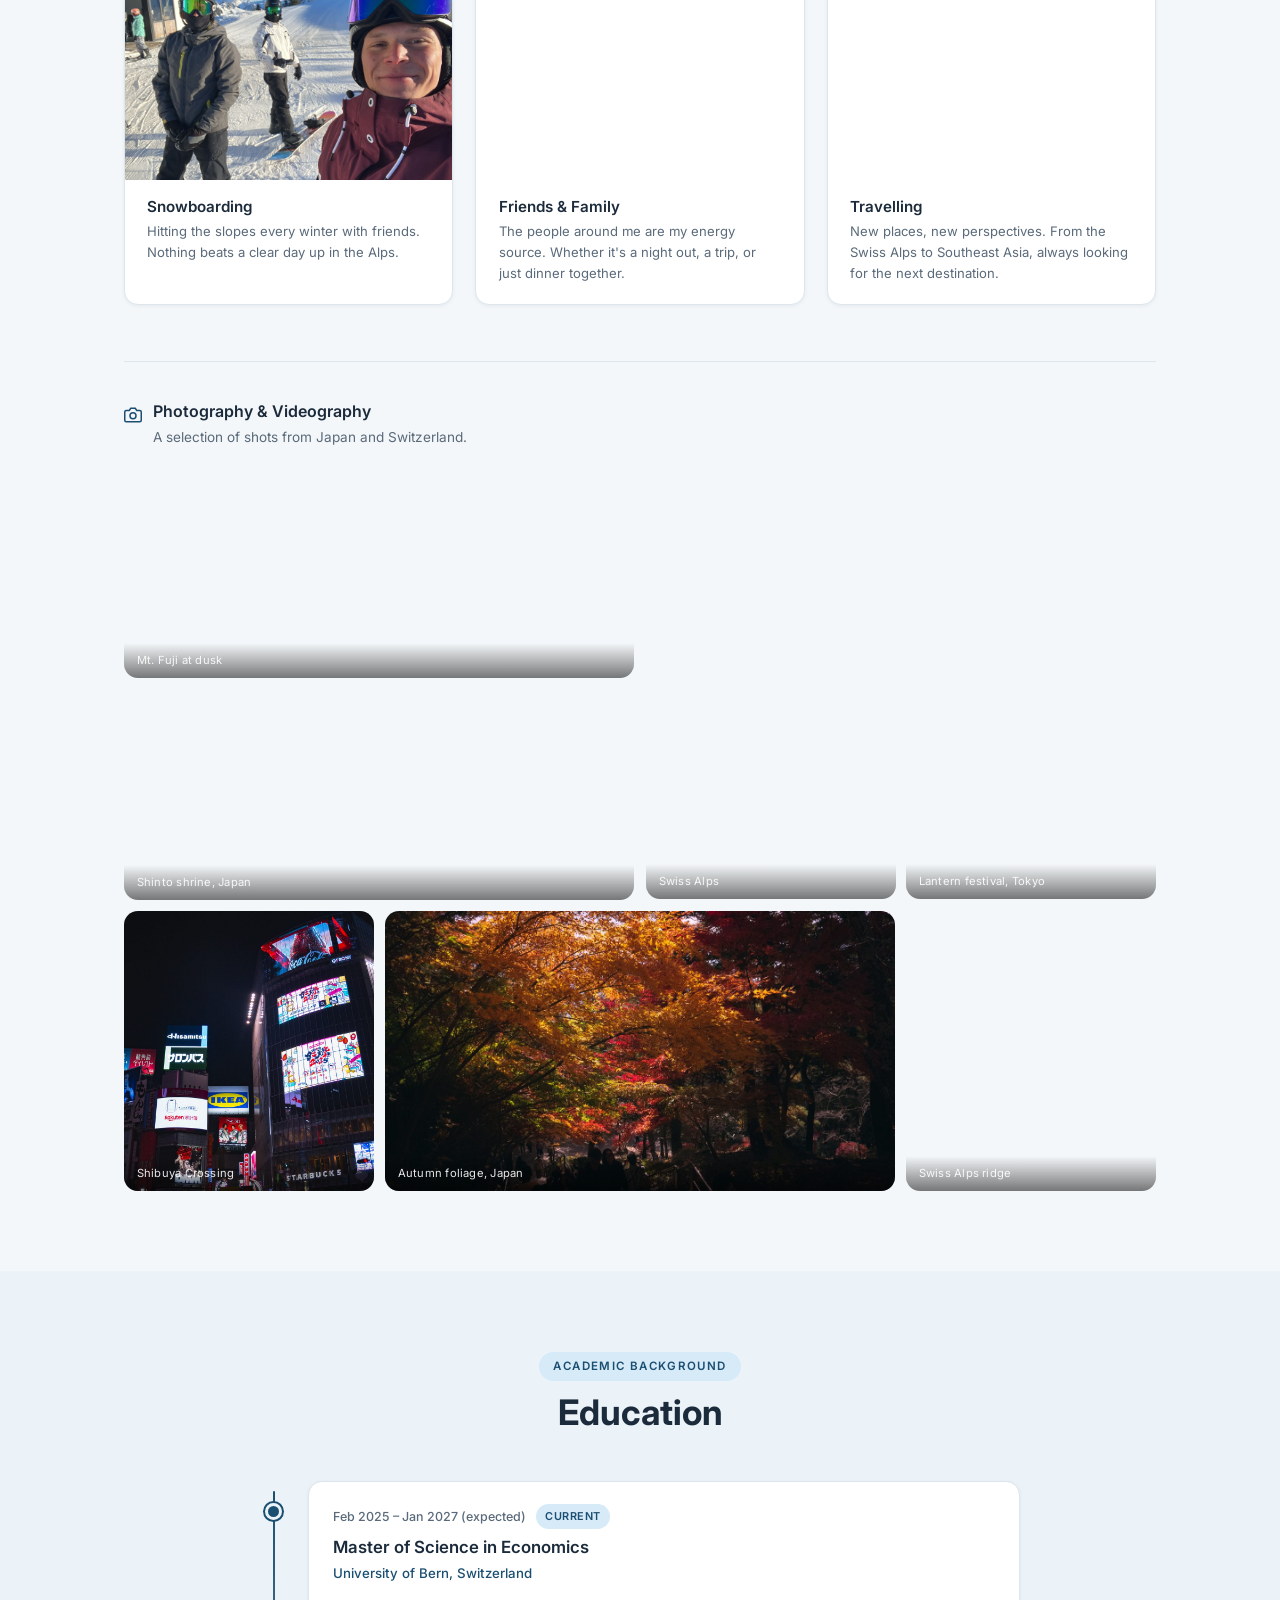
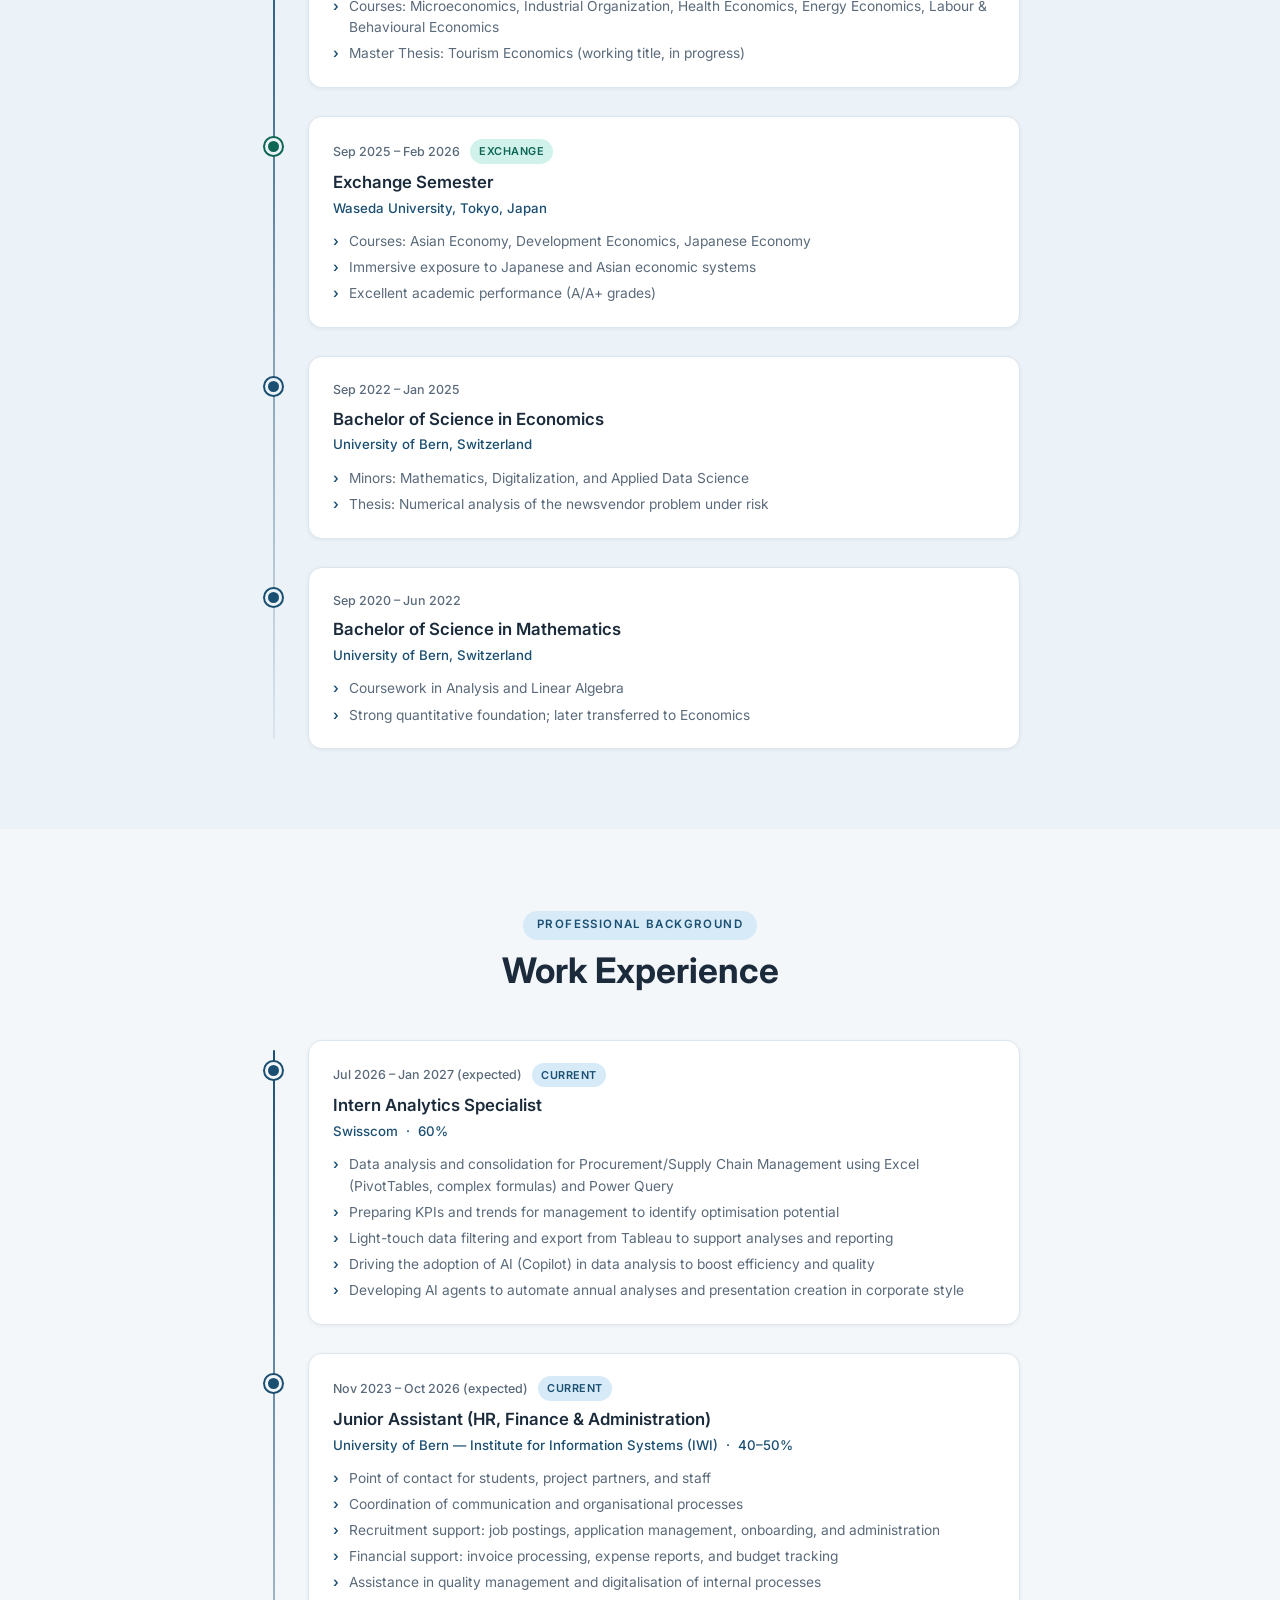
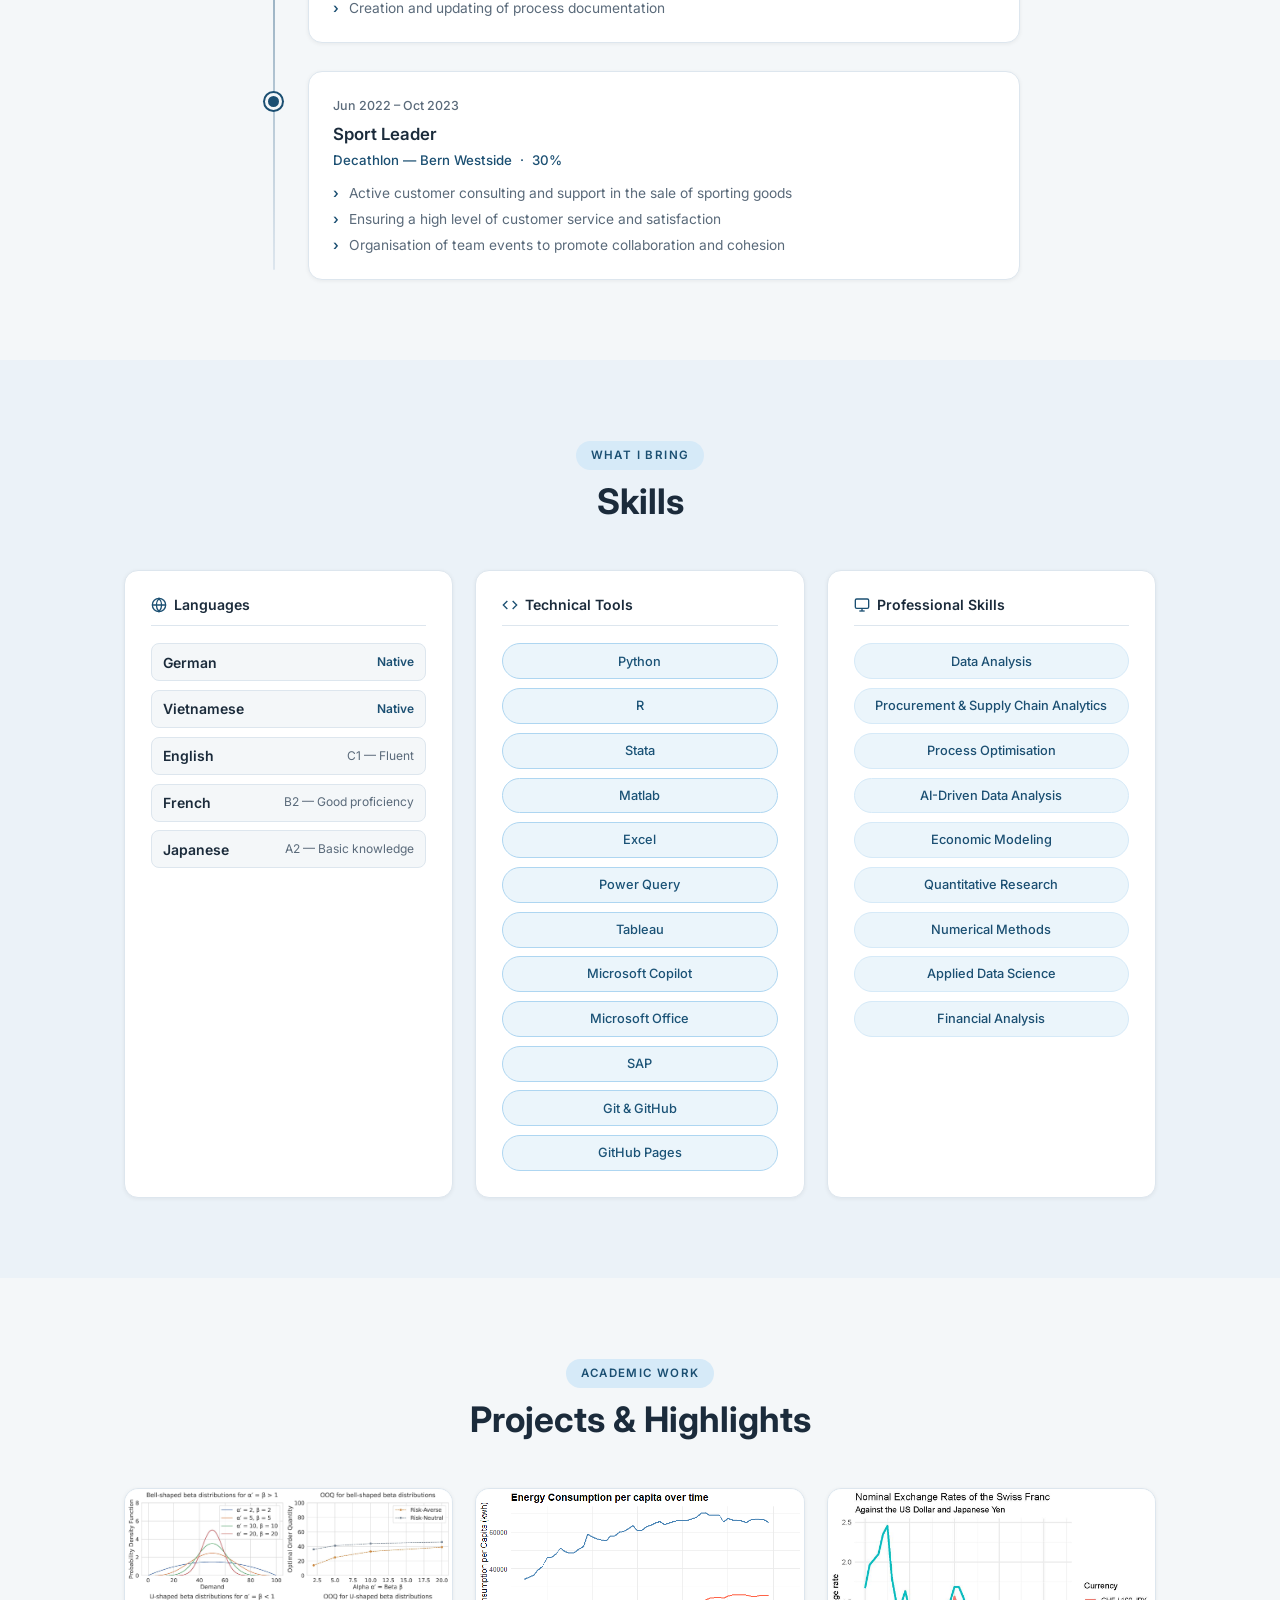
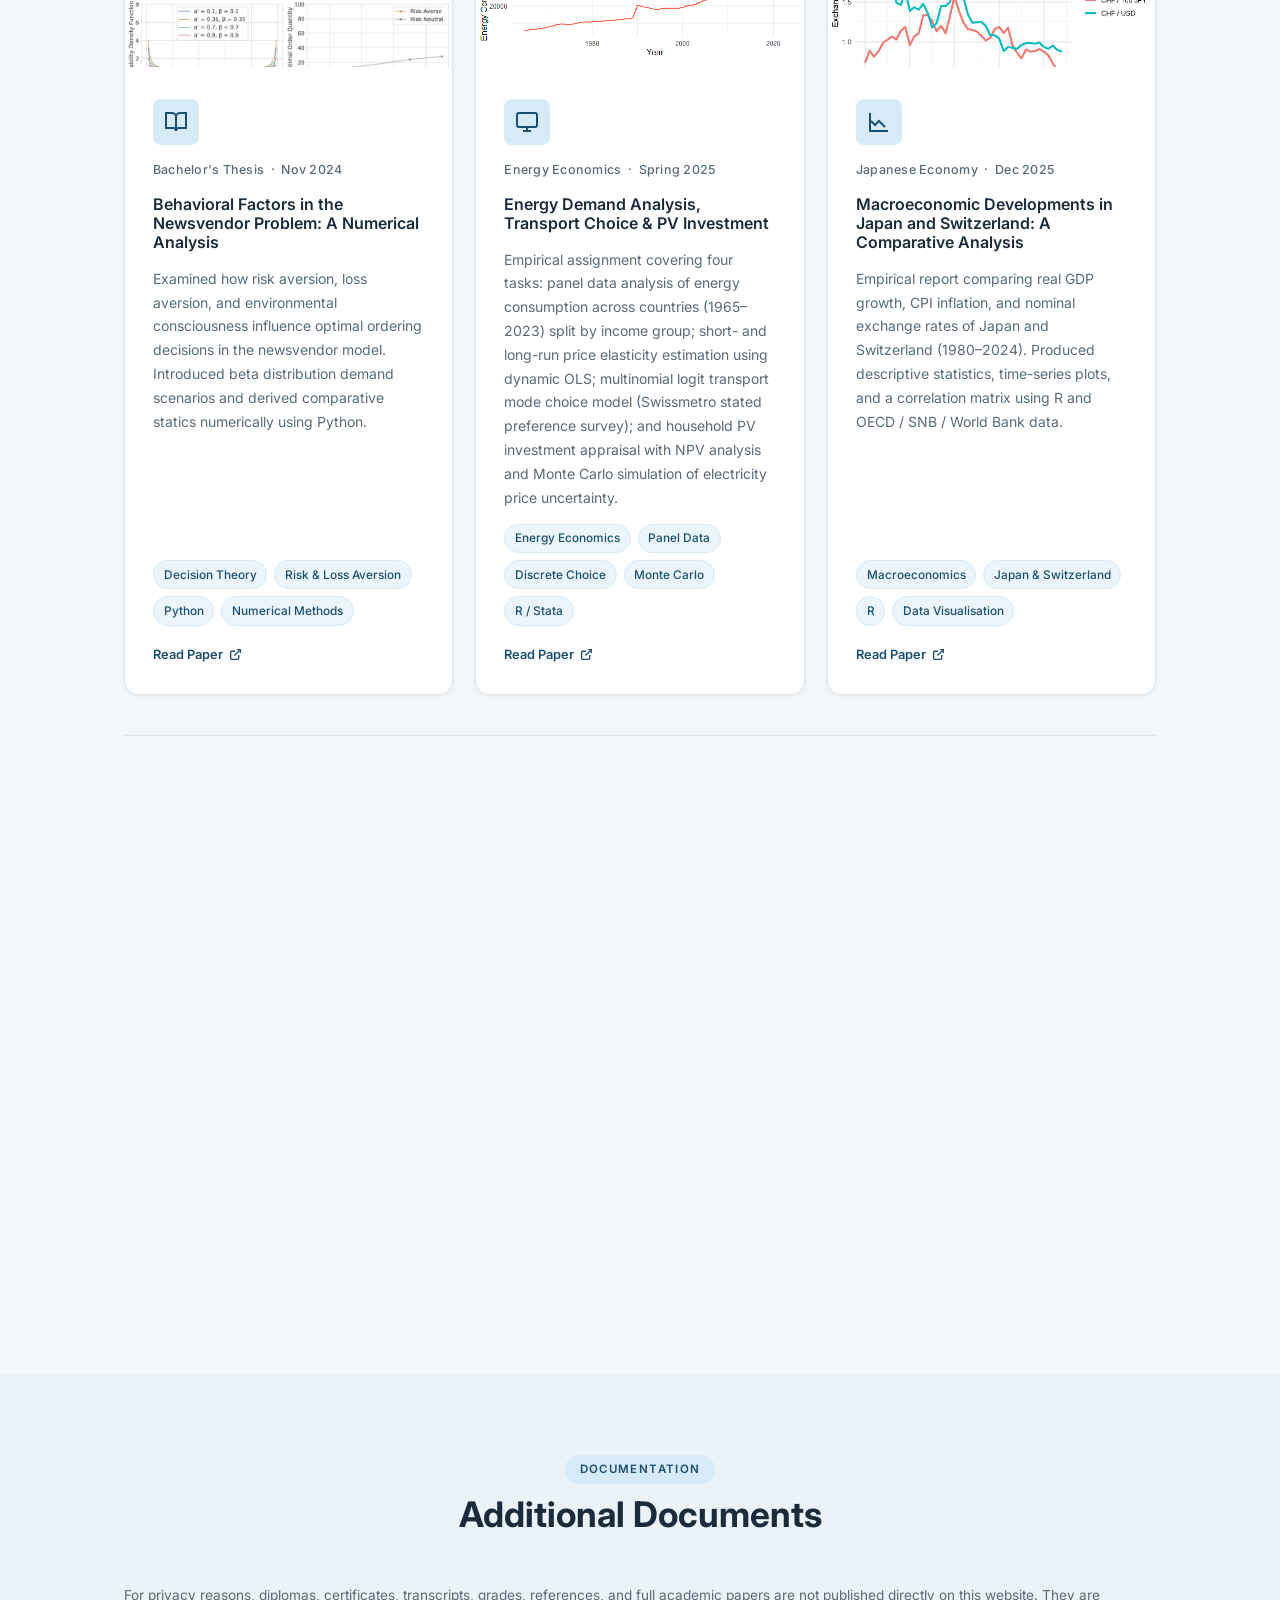
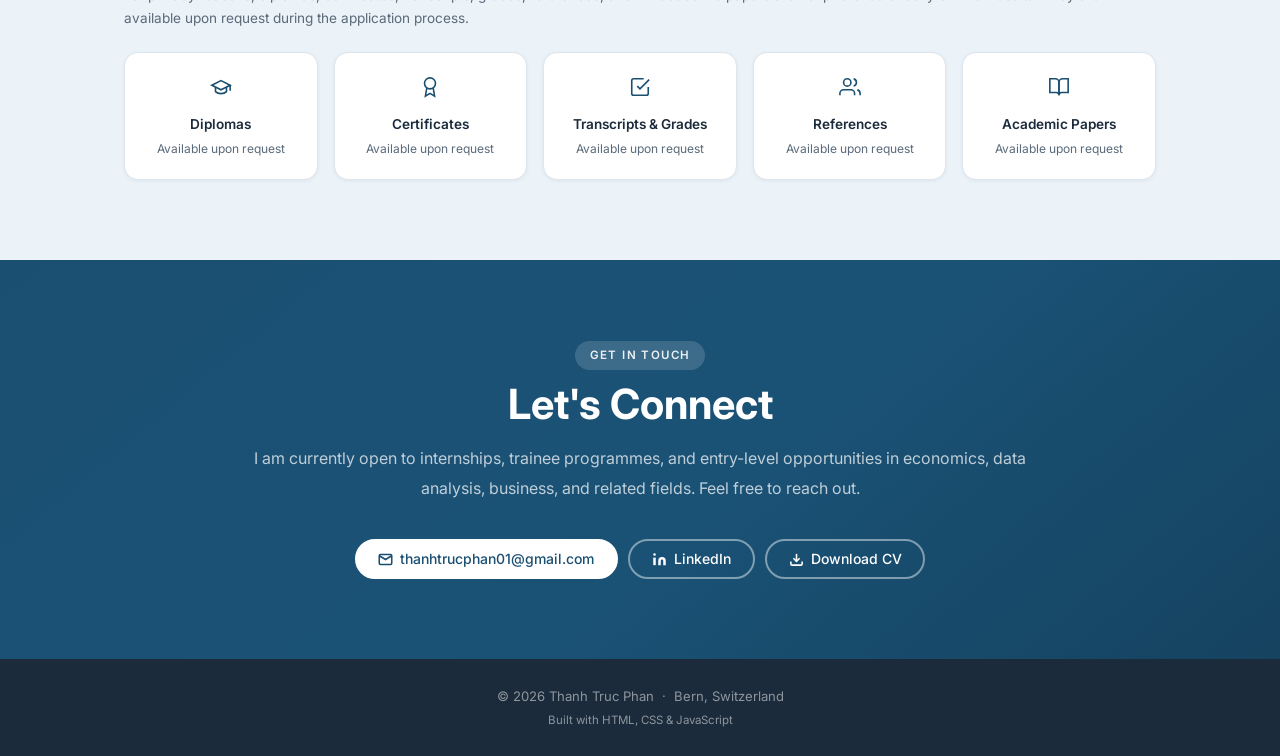
==== commit 887d4613: "Add Swisscom internship, update education/experience timeline and CV Co-Authored-By: Claude Sonnet 5" ====
--- a/en/index.html
+++ b/en/index.html
@@ -130,12 +130,11 @@
 
                     <p class="hero-intro">
                         M.Sc. Economics student at the University of Bern with a focus on macroeconomics,
-                        microeconomics, econometrics, and applied economic analysis. My studies combine
-                        quantitative methods with fields such as industrial organization, labour economics,
-                        energy economics, climate economics, and banking. I am interested in how economies,
-                        firms, and institutions develop, adapt, and compete. I have a particular interest in
-                        Asian economic transformation, development strategy, energy and climate economics,
-                        and data-driven business analysis.
+                        econometrics, and applied economic analysis. I'm currently gaining hands-on
+                        experience as an Intern Analytics Specialist at Swisscom, working on data analysis,
+                        process optimisation, and the targeted use of AI in procurement and supply chain
+                        management. I'm fascinated by how economies, companies, and institutions evolve
+                        and how data-driven decisions and AI are accelerating that change.
                     </p>
 
                     <div class="hero-badges">
@@ -219,7 +218,7 @@
 
                 <div class="about-content">
                     <p class="reveal">
-                        I am an open, cheerful, and curious person who enjoys staying active — whether on the
+                        I am an open, cheerful, and curious person who enjoys staying active, whether on the
                         taekwondo mat, in the Alps, or while discovering new cities. I value genuine moments with
                         friends and family and try to approach everyday life with positive energy and a smile.
                         With my camera, I enjoy capturing special moments and the small details of life.
@@ -323,7 +322,7 @@
                     </div>
                     <div class="photo-strip reveal">
                         <figure class="photo-tile">
-                            <img src="/assets/pictures/Fuji_.jpg" data-full="/assets/pictures/Fuji_-full.jpg" alt="Mt. Fuji silhouette at dusk, Shonan coast" loading="lazy" decoding="async">
+                            <img src="/assets/pictures/Fuji_.jpg" data-full="/assets/pictures/High%20Quality/Fuji_.jpg" alt="Mt. Fuji silhouette at dusk, Shonan coast" loading="lazy" decoding="async">
                             <figcaption>Mt. Fuji at dusk</figcaption>
                         </figure>
                         <figure class="photo-tile">
@@ -335,7 +334,7 @@
                             <figcaption>Lantern festival, Tokyo</figcaption>
                         </figure>
                         <figure class="photo-tile">
-                            <img src="/assets/pictures/Shrine.jpg" data-full="/assets/pictures/Shrine-full.jpg" alt="Japanese shrine with torii gate and autumn foliage" loading="lazy" decoding="async">
+                            <img src="/assets/pictures/Shrine.jpg" data-full="/assets/pictures/High%20Quality/Shrine.jpg" alt="Japanese shrine with torii gate and autumn foliage" loading="lazy" decoding="async">
                             <figcaption>Shinto shrine, Japan</figcaption>
                         </figure>
                         <figure class="photo-tile">
@@ -343,7 +342,7 @@
                             <figcaption>Shibuya Crossing</figcaption>
                         </figure>
                         <figure class="photo-tile">
-                            <img src="/assets/pictures/Autumn%20Foliage.jpg" data-full="/assets/pictures/Autumn-Foliage-full.jpg" alt="Autumn foliage tunnel in Japan" loading="lazy" decoding="async">
+                            <img src="/assets/pictures/Autumn%20Foliage.jpg" data-full="/assets/pictures/High%20Quality/Autumn%20Foliage.jpg" alt="Autumn foliage tunnel in Japan" loading="lazy" decoding="async">
                             <figcaption>Autumn foliage, Japan</figcaption>
                         </figure>
                         <figure class="photo-tile">
@@ -374,7 +373,7 @@
                         <div class="timeline-dot"></div>
                         <div class="timeline-card">
                             <div class="timeline-meta">
-                                <span class="timeline-date">Feb 2025 – Aug 2026 (expected)</span>
+                                <span class="timeline-date">Feb 2025 – Jan 2027 (expected)</span>
                                 <span class="timeline-tag tag-current">Current</span>
                             </div>
                             <h3>Master of Science in Economics</h3>
@@ -455,7 +454,28 @@
                         <div class="timeline-dot"></div>
                         <div class="timeline-card">
                             <div class="timeline-meta">
-                                <span class="timeline-date">Nov 2023 – Present</span>
+                                <span class="timeline-date">Jul 2026 – Jan 2027 (expected)</span>
+                                <span class="timeline-tag tag-current">Current</span>
+                            </div>
+                            <h3>Intern Analytics Specialist</h3>
+                            <p class="timeline-institution">
+                                Swisscom &nbsp;·&nbsp; 60%
+                            </p>
+                            <ul class="timeline-details">
+                                <li>Data analysis and consolidation for Procurement/Supply Chain Management using Excel (PivotTables, complex formulas) and Power Query</li>
+                                <li>Preparing KPIs and trends for management to identify optimisation potential</li>
+                                <li>Light-touch data filtering and export from Tableau to support analyses and reporting</li>
+                                <li>Driving the adoption of AI (Copilot) in data analysis to boost efficiency and quality</li>
+                                <li>Developing AI agents to automate annual analyses and presentation creation in corporate style</li>
+                            </ul>
+                        </div>
+                    </div>
+
+                    <div class="timeline-item reveal">
+                        <div class="timeline-dot"></div>
+                        <div class="timeline-card">
+                            <div class="timeline-meta">
+                                <span class="timeline-date">Nov 2023 – Oct 2026 (expected)</span>
                                 <span class="timeline-tag tag-current">Current</span>
                             </div>
                             <h3>Junior Assistant (HR, Finance &amp; Administration)</h3>
@@ -554,6 +574,9 @@
                             <span class="skill-badge skill-badge-tech">Stata</span>
                             <span class="skill-badge skill-badge-tech">Matlab</span>
                             <span class="skill-badge skill-badge-tech">Excel</span>
+                            <span class="skill-badge skill-badge-tech">Power Query</span>
+                            <span class="skill-badge skill-badge-tech">Tableau</span>
+                            <span class="skill-badge skill-badge-tech">Microsoft Copilot</span>
                             <span class="skill-badge skill-badge-tech">Microsoft Office</span>
                             <span class="skill-badge skill-badge-tech">SAP</span>
                             <span class="skill-badge skill-badge-tech">Git &amp; GitHub</span>
@@ -572,6 +595,9 @@
                         </h3>
                         <div class="skill-tags">
                             <span class="skill-badge">Data Analysis</span>
+                            <span class="skill-badge">Procurement &amp; Supply Chain Analytics</span>
+                            <span class="skill-badge">Process Optimisation</span>
+                            <span class="skill-badge">AI-Driven Data Analysis</span>
                             <span class="skill-badge">Economic Modeling</span>
                             <span class="skill-badge">Quantitative Research</span>
                             <span class="skill-badge">Numerical Methods</span>
